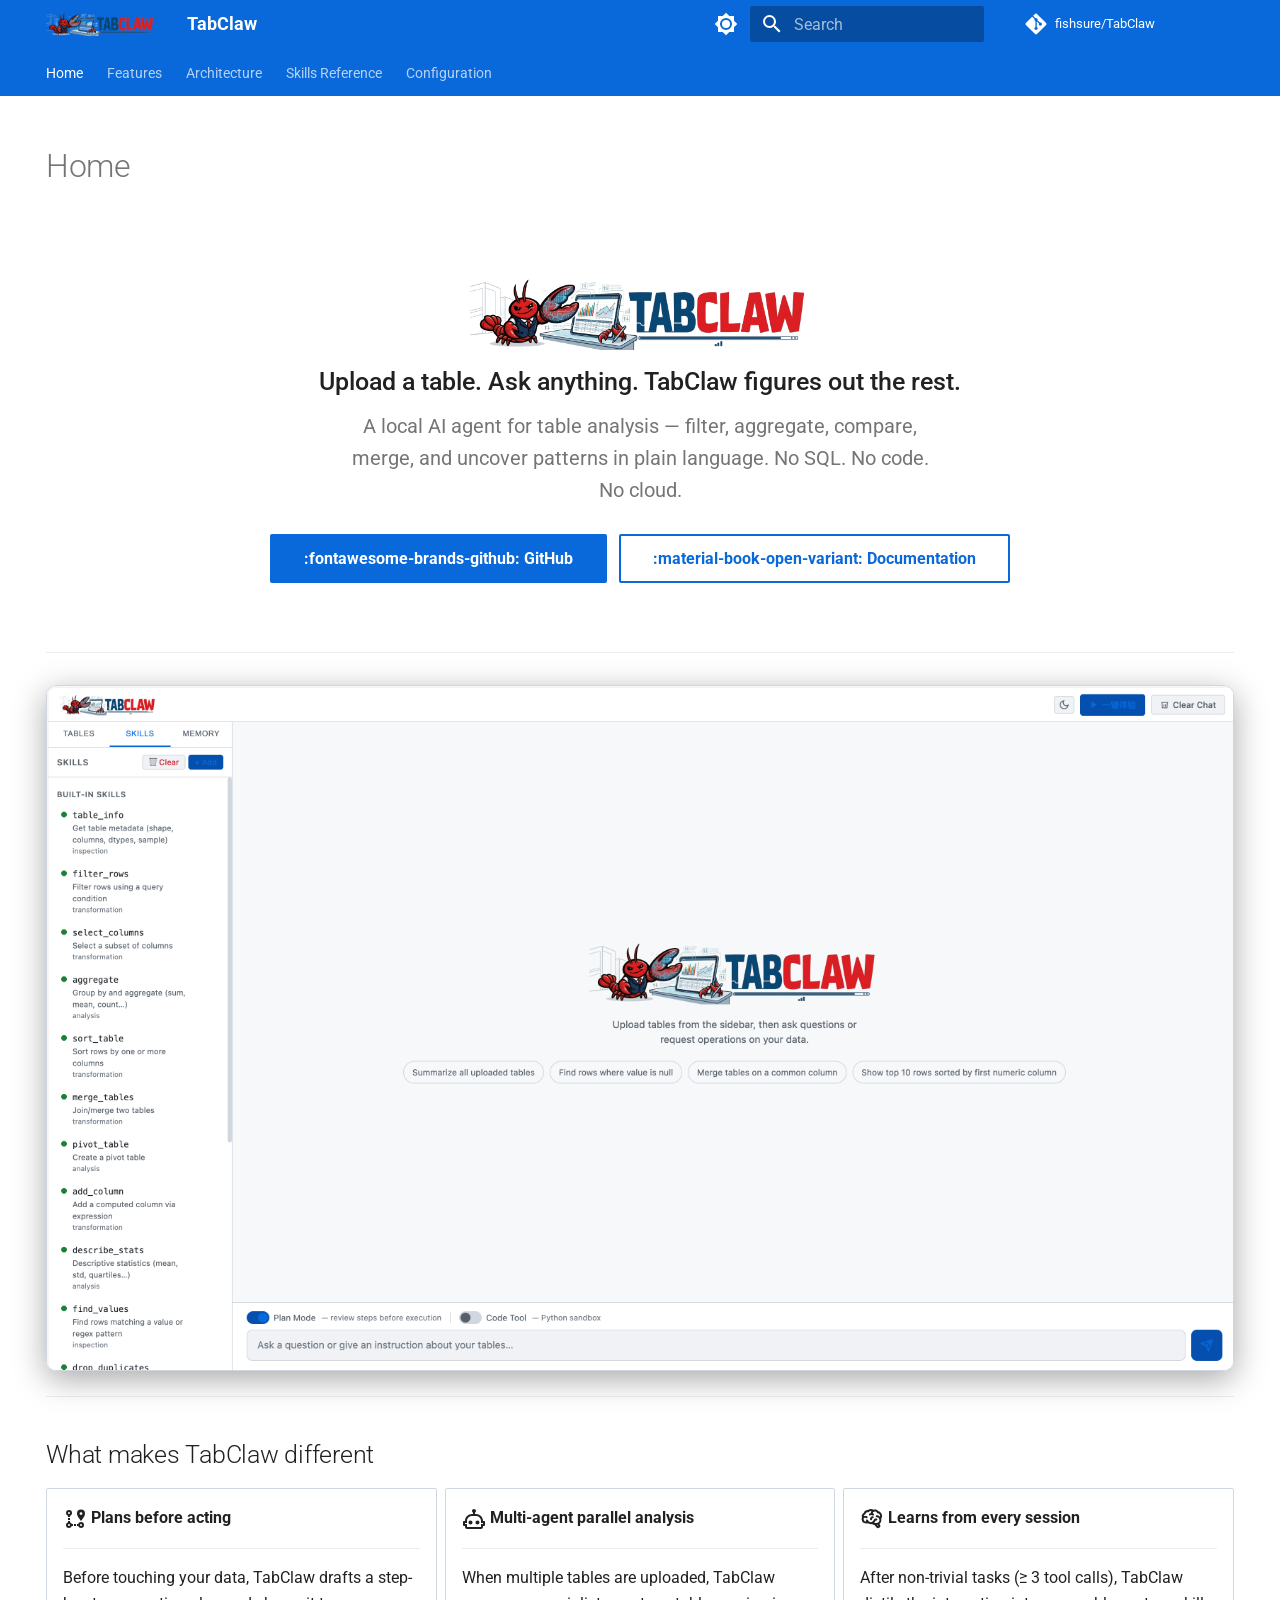
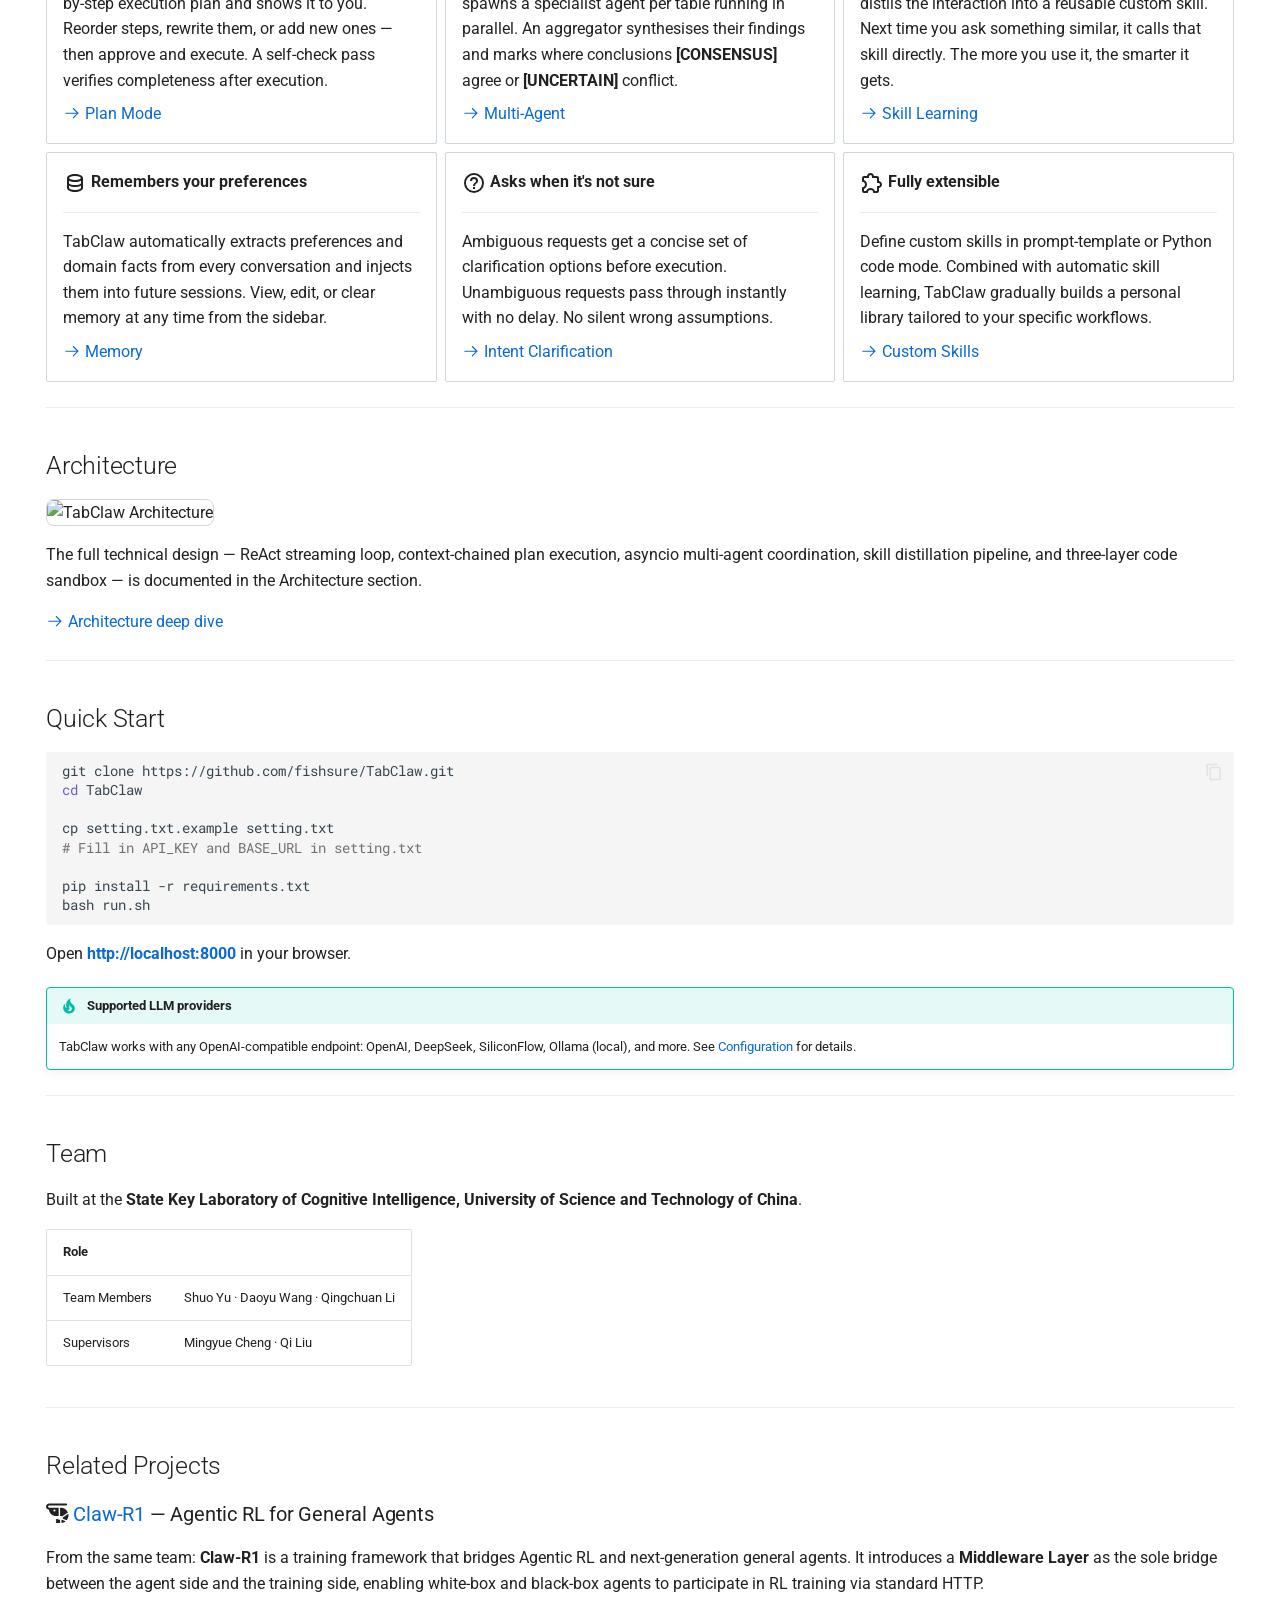
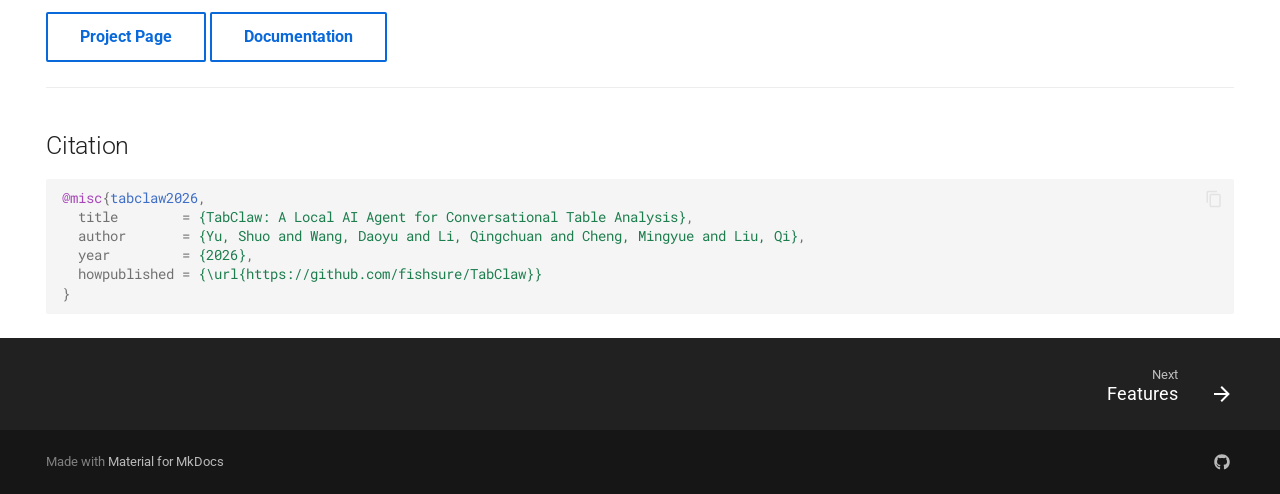
==== index.html @ ba9af8a4 "Deployed 02b4623 with MkDocs version: 1.6.1" ====
<!doctype html>
<html lang="en" class="no-js">
  <head>
    
      <meta charset="utf-8">
      <meta name="viewport" content="width=device-width,initial-scale=1">
      
        <meta name="description" content="A local AI agent for conversational table analysis — no SQL, no code, no cloud.">
      
      
        <meta name="author" content="Shuo Yu, Daoyu Wang, Qingchuan Li">
      
      
        <link rel="canonical" href="https://fishsure.github.io/TabClaw/">
      
      
      
        <link rel="next" href="features/">
      
      
        
      
      
      <link rel="icon" href="assets/logo_rmbg.png">
      <meta name="generator" content="mkdocs-1.6.1, mkdocs-material-9.7.4">
    
    
      
        <title>TabClaw</title>
      
    
    
      <link rel="stylesheet" href="assets/stylesheets/main.484c7ddc.min.css">
      
        
        <link rel="stylesheet" href="assets/stylesheets/palette.ab4e12ef.min.css">
      
      


    
    
      
    
    
      
        
        
        <link rel="preconnect" href="https://fonts.gstatic.com" crossorigin>
        <link rel="stylesheet" href="https://fonts.googleapis.com/css?family=Roboto:300,300i,400,400i,700,700i%7CRoboto+Mono:400,400i,700,700i&display=fallback">
        <style>:root{--md-text-font:"Roboto";--md-code-font:"Roboto Mono"}</style>
      
    
    
      <link rel="stylesheet" href="assets/custom.css">
    
    <script>__md_scope=new URL(".",location),__md_hash=e=>[...e].reduce(((e,_)=>(e<<5)-e+_.charCodeAt(0)),0),__md_get=(e,_=localStorage,t=__md_scope)=>JSON.parse(_.getItem(t.pathname+"."+e)),__md_set=(e,_,t=localStorage,a=__md_scope)=>{try{t.setItem(a.pathname+"."+e,JSON.stringify(_))}catch(e){}}</script>
    
      

    
    
  </head>
  
  
    
    
      
    
    
    
    
    <body dir="ltr" data-md-color-scheme="slate" data-md-color-primary="custom" data-md-color-accent="custom">
  
    
    <input class="md-toggle" data-md-toggle="drawer" type="checkbox" id="__drawer" autocomplete="off">
    <input class="md-toggle" data-md-toggle="search" type="checkbox" id="__search" autocomplete="off">
    <label class="md-overlay" for="__drawer"></label>
    <div data-md-component="skip">
      
        
        <a href="#what-makes-tabclaw-different" class="md-skip">
          Skip to content
        </a>
      
    </div>
    <div data-md-component="announce">
      
    </div>
    
    
      

<header class="md-header" data-md-component="header">
  <nav class="md-header__inner md-grid" aria-label="Header">
    <a href="." title="TabClaw" class="md-header__button md-logo" aria-label="TabClaw" data-md-component="logo">
      
  <img src="assets/logo_rmbg.png" alt="logo">

    </a>
    <label class="md-header__button md-icon" for="__drawer">
      
      <svg xmlns="http://www.w3.org/2000/svg" viewBox="0 0 24 24"><path d="M3 6h18v2H3zm0 5h18v2H3zm0 5h18v2H3z"/></svg>
    </label>
    <div class="md-header__title" data-md-component="header-title">
      <div class="md-header__ellipsis">
        <div class="md-header__topic">
          <span class="md-ellipsis">
            TabClaw
          </span>
        </div>
        <div class="md-header__topic" data-md-component="header-topic">
          <span class="md-ellipsis">
            
              Home
            
          </span>
        </div>
      </div>
    </div>
    
      
        <form class="md-header__option" data-md-component="palette">
  
    
    
    
    <input class="md-option" data-md-color-media="(prefers-color-scheme: dark)" data-md-color-scheme="slate" data-md-color-primary="custom" data-md-color-accent="custom"  aria-label="Switch to light mode"  type="radio" name="__palette" id="__palette_0">
    
      <label class="md-header__button md-icon" title="Switch to light mode" for="__palette_1" hidden>
        <svg xmlns="http://www.w3.org/2000/svg" viewBox="0 0 24 24"><path d="M12 18c-.89 0-1.74-.2-2.5-.55C11.56 16.5 13 14.42 13 12s-1.44-4.5-3.5-5.45C10.26 6.2 11.11 6 12 6a6 6 0 0 1 6 6 6 6 0 0 1-6 6m8-9.31V4h-4.69L12 .69 8.69 4H4v4.69L.69 12 4 15.31V20h4.69L12 23.31 15.31 20H20v-4.69L23.31 12z"/></svg>
      </label>
    
  
    
    
    
    <input class="md-option" data-md-color-media="(prefers-color-scheme: light)" data-md-color-scheme="default" data-md-color-primary="custom" data-md-color-accent="custom"  aria-label="Switch to dark mode"  type="radio" name="__palette" id="__palette_1">
    
      <label class="md-header__button md-icon" title="Switch to dark mode" for="__palette_0" hidden>
        <svg xmlns="http://www.w3.org/2000/svg" viewBox="0 0 24 24"><path d="M12 8a4 4 0 0 0-4 4 4 4 0 0 0 4 4 4 4 0 0 0 4-4 4 4 0 0 0-4-4m0 10a6 6 0 0 1-6-6 6 6 0 0 1 6-6 6 6 0 0 1 6 6 6 6 0 0 1-6 6m8-9.31V4h-4.69L12 .69 8.69 4H4v4.69L.69 12 4 15.31V20h4.69L12 23.31 15.31 20H20v-4.69L23.31 12z"/></svg>
      </label>
    
  
</form>
      
    
    
      <script>var palette=__md_get("__palette");if(palette&&palette.color){if("(prefers-color-scheme)"===palette.color.media){var media=matchMedia("(prefers-color-scheme: light)"),input=document.querySelector(media.matches?"[data-md-color-media='(prefers-color-scheme: light)']":"[data-md-color-media='(prefers-color-scheme: dark)']");palette.color.media=input.getAttribute("data-md-color-media"),palette.color.scheme=input.getAttribute("data-md-color-scheme"),palette.color.primary=input.getAttribute("data-md-color-primary"),palette.color.accent=input.getAttribute("data-md-color-accent")}for(var[key,value]of Object.entries(palette.color))document.body.setAttribute("data-md-color-"+key,value)}</script>
    
    
    
      
      
        <label class="md-header__button md-icon" for="__search">
          
          <svg xmlns="http://www.w3.org/2000/svg" viewBox="0 0 24 24"><path d="M9.5 3A6.5 6.5 0 0 1 16 9.5c0 1.61-.59 3.09-1.56 4.23l.27.27h.79l5 5-1.5 1.5-5-5v-.79l-.27-.27A6.52 6.52 0 0 1 9.5 16 6.5 6.5 0 0 1 3 9.5 6.5 6.5 0 0 1 9.5 3m0 2C7 5 5 7 5 9.5S7 14 9.5 14 14 12 14 9.5 12 5 9.5 5"/></svg>
        </label>
        <div class="md-search" data-md-component="search" role="dialog">
  <label class="md-search__overlay" for="__search"></label>
  <div class="md-search__inner" role="search">
    <form class="md-search__form" name="search">
      <input type="text" class="md-search__input" name="query" aria-label="Search" placeholder="Search" autocapitalize="off" autocorrect="off" autocomplete="off" spellcheck="false" data-md-component="search-query" required>
      <label class="md-search__icon md-icon" for="__search">
        
        <svg xmlns="http://www.w3.org/2000/svg" viewBox="0 0 24 24"><path d="M9.5 3A6.5 6.5 0 0 1 16 9.5c0 1.61-.59 3.09-1.56 4.23l.27.27h.79l5 5-1.5 1.5-5-5v-.79l-.27-.27A6.52 6.52 0 0 1 9.5 16 6.5 6.5 0 0 1 3 9.5 6.5 6.5 0 0 1 9.5 3m0 2C7 5 5 7 5 9.5S7 14 9.5 14 14 12 14 9.5 12 5 9.5 5"/></svg>
        
        <svg xmlns="http://www.w3.org/2000/svg" viewBox="0 0 24 24"><path d="M20 11v2H8l5.5 5.5-1.42 1.42L4.16 12l7.92-7.92L13.5 5.5 8 11z"/></svg>
      </label>
      <nav class="md-search__options" aria-label="Search">
        
        <button type="reset" class="md-search__icon md-icon" title="Clear" aria-label="Clear" tabindex="-1">
          
          <svg xmlns="http://www.w3.org/2000/svg" viewBox="0 0 24 24"><path d="M19 6.41 17.59 5 12 10.59 6.41 5 5 6.41 10.59 12 5 17.59 6.41 19 12 13.41 17.59 19 19 17.59 13.41 12z"/></svg>
        </button>
      </nav>
      
        <div class="md-search__suggest" data-md-component="search-suggest"></div>
      
    </form>
    <div class="md-search__output">
      <div class="md-search__scrollwrap" tabindex="0" data-md-scrollfix>
        <div class="md-search-result" data-md-component="search-result">
          <div class="md-search-result__meta">
            Initializing search
          </div>
          <ol class="md-search-result__list" role="presentation"></ol>
        </div>
      </div>
    </div>
  </div>
</div>
      
    
    
      <div class="md-header__source">
        <a href="https://github.com/fishsure/TabClaw" title="Go to repository" class="md-source" data-md-component="source">
  <div class="md-source__icon md-icon">
    
    <svg xmlns="http://www.w3.org/2000/svg" viewBox="0 0 448 512"><!--! Font Awesome Free 7.1.0 by @fontawesome - https://fontawesome.com License - https://fontawesome.com/license/free (Icons: CC BY 4.0, Fonts: SIL OFL 1.1, Code: MIT License) Copyright 2025 Fonticons, Inc.--><path d="M439.6 236.1 244 40.5c-5.4-5.5-12.8-8.5-20.4-8.5s-15 3-20.4 8.4L162.5 81l51.5 51.5c27.1-9.1 52.7 16.8 43.4 43.7l49.7 49.7c34.2-11.8 61.2 31 35.5 56.7-26.5 26.5-70.2-2.9-56-37.3L240.3 199v121.9c25.3 12.5 22.3 41.8 9.1 55-6.4 6.4-15.2 10.1-24.3 10.1s-17.8-3.6-24.3-10.1c-17.6-17.6-11.1-46.9 11.2-56v-123c-20.8-8.5-24.6-30.7-18.6-45L142.6 101 8.5 235.1C3 240.6 0 247.9 0 255.5s3 15 8.5 20.4l195.6 195.7c5.4 5.4 12.7 8.4 20.4 8.4s15-3 20.4-8.4l194.7-194.7c5.4-5.4 8.4-12.8 8.4-20.4s-3-15-8.4-20.4"/></svg>
  </div>
  <div class="md-source__repository">
    fishsure/TabClaw
  </div>
</a>
      </div>
    
  </nav>
  
</header>
    
    <div class="md-container" data-md-component="container">
      
      
        
          
            
<nav class="md-tabs" aria-label="Tabs" data-md-component="tabs">
  <div class="md-grid">
    <ul class="md-tabs__list">
      
        
  
  
  
    
  
  
    <li class="md-tabs__item md-tabs__item--active">
      <a href="." class="md-tabs__link">
        
  
  
    
  
  Home

      </a>
    </li>
  

      
        
  
  
  
  
    <li class="md-tabs__item">
      <a href="features/" class="md-tabs__link">
        
  
  
    
  
  Features

      </a>
    </li>
  

      
        
  
  
  
  
    <li class="md-tabs__item">
      <a href="architecture/" class="md-tabs__link">
        
  
  
    
  
  Architecture

      </a>
    </li>
  

      
        
  
  
  
  
    <li class="md-tabs__item">
      <a href="skills/" class="md-tabs__link">
        
  
  
    
  
  Skills Reference

      </a>
    </li>
  

      
        
  
  
  
  
    <li class="md-tabs__item">
      <a href="configuration/" class="md-tabs__link">
        
  
  
    
  
  Configuration

      </a>
    </li>
  

      
    </ul>
  </div>
</nav>
          
        
      
      <main class="md-main" data-md-component="main">
        <div class="md-main__inner md-grid">
          
            
              
                
              
              <div class="md-sidebar md-sidebar--primary" data-md-component="sidebar" data-md-type="navigation" hidden>
                <div class="md-sidebar__scrollwrap">
                  <div class="md-sidebar__inner">
                    


  


<nav class="md-nav md-nav--primary md-nav--lifted" aria-label="Navigation" data-md-level="0">
  <label class="md-nav__title" for="__drawer">
    <a href="." title="TabClaw" class="md-nav__button md-logo" aria-label="TabClaw" data-md-component="logo">
      
  <img src="assets/logo_rmbg.png" alt="logo">

    </a>
    TabClaw
  </label>
  
    <div class="md-nav__source">
      <a href="https://github.com/fishsure/TabClaw" title="Go to repository" class="md-source" data-md-component="source">
  <div class="md-source__icon md-icon">
    
    <svg xmlns="http://www.w3.org/2000/svg" viewBox="0 0 448 512"><!--! Font Awesome Free 7.1.0 by @fontawesome - https://fontawesome.com License - https://fontawesome.com/license/free (Icons: CC BY 4.0, Fonts: SIL OFL 1.1, Code: MIT License) Copyright 2025 Fonticons, Inc.--><path d="M439.6 236.1 244 40.5c-5.4-5.5-12.8-8.5-20.4-8.5s-15 3-20.4 8.4L162.5 81l51.5 51.5c27.1-9.1 52.7 16.8 43.4 43.7l49.7 49.7c34.2-11.8 61.2 31 35.5 56.7-26.5 26.5-70.2-2.9-56-37.3L240.3 199v121.9c25.3 12.5 22.3 41.8 9.1 55-6.4 6.4-15.2 10.1-24.3 10.1s-17.8-3.6-24.3-10.1c-17.6-17.6-11.1-46.9 11.2-56v-123c-20.8-8.5-24.6-30.7-18.6-45L142.6 101 8.5 235.1C3 240.6 0 247.9 0 255.5s3 15 8.5 20.4l195.6 195.7c5.4 5.4 12.7 8.4 20.4 8.4s15-3 20.4-8.4l194.7-194.7c5.4-5.4 8.4-12.8 8.4-20.4s-3-15-8.4-20.4"/></svg>
  </div>
  <div class="md-source__repository">
    fishsure/TabClaw
  </div>
</a>
    </div>
  
  <ul class="md-nav__list" data-md-scrollfix>
    
      
      
  
  
    
  
  
  
    <li class="md-nav__item md-nav__item--active">
      
      <input class="md-nav__toggle md-toggle" type="checkbox" id="__toc">
      
      
      
        <label class="md-nav__link md-nav__link--active" for="__toc">
          
  
  
  <span class="md-ellipsis">
    
  
    Home
  

    
  </span>
  
  

          <span class="md-nav__icon md-icon"></span>
        </label>
      
      <a href="." class="md-nav__link md-nav__link--active">
        
  
  
  <span class="md-ellipsis">
    
  
    Home
  

    
  </span>
  
  

      </a>
      
        

<nav class="md-nav md-nav--secondary" aria-label="Table of contents">
  
  
  
  
    <label class="md-nav__title" for="__toc">
      <span class="md-nav__icon md-icon"></span>
      Table of contents
    </label>
    <ul class="md-nav__list" data-md-component="toc" data-md-scrollfix>
      
        <li class="md-nav__item">
  <a href="#what-makes-tabclaw-different" class="md-nav__link">
    <span class="md-ellipsis">
      
        What makes TabClaw different
      
    </span>
  </a>
  
</li>
      
        <li class="md-nav__item">
  <a href="#architecture" class="md-nav__link">
    <span class="md-ellipsis">
      
        Architecture
      
    </span>
  </a>
  
</li>
      
        <li class="md-nav__item">
  <a href="#quick-start" class="md-nav__link">
    <span class="md-ellipsis">
      
        Quick Start
      
    </span>
  </a>
  
</li>
      
        <li class="md-nav__item">
  <a href="#team" class="md-nav__link">
    <span class="md-ellipsis">
      
        Team
      
    </span>
  </a>
  
</li>
      
        <li class="md-nav__item">
  <a href="#related-projects" class="md-nav__link">
    <span class="md-ellipsis">
      
        Related Projects
      
    </span>
  </a>
  
    <nav class="md-nav" aria-label="Related Projects">
      <ul class="md-nav__list">
        
          <li class="md-nav__item">
  <a href="#claw-r1-agentic-rl-for-general-agents" class="md-nav__link">
    <span class="md-ellipsis">
      
        Claw-R1 — Agentic RL for General Agents
      
    </span>
  </a>
  
</li>
        
      </ul>
    </nav>
  
</li>
      
        <li class="md-nav__item">
  <a href="#citation" class="md-nav__link">
    <span class="md-ellipsis">
      
        Citation
      
    </span>
  </a>
  
</li>
      
    </ul>
  
</nav>
      
    </li>
  

    
      
      
  
  
  
  
    <li class="md-nav__item">
      <a href="features/" class="md-nav__link">
        
  
  
  <span class="md-ellipsis">
    
  
    Features
  

    
  </span>
  
  

      </a>
    </li>
  

    
      
      
  
  
  
  
    <li class="md-nav__item">
      <a href="architecture/" class="md-nav__link">
        
  
  
  <span class="md-ellipsis">
    
  
    Architecture
  

    
  </span>
  
  

      </a>
    </li>
  

    
      
      
  
  
  
  
    <li class="md-nav__item">
      <a href="skills/" class="md-nav__link">
        
  
  
  <span class="md-ellipsis">
    
  
    Skills Reference
  

    
  </span>
  
  

      </a>
    </li>
  

    
      
      
  
  
  
  
    <li class="md-nav__item">
      <a href="configuration/" class="md-nav__link">
        
  
  
  <span class="md-ellipsis">
    
  
    Configuration
  

    
  </span>
  
  

      </a>
    </li>
  

    
  </ul>
</nav>
                  </div>
                </div>
              </div>
            
            
              
                
              
              <div class="md-sidebar md-sidebar--secondary" data-md-component="sidebar" data-md-type="toc" hidden>
                <div class="md-sidebar__scrollwrap">
                  <div class="md-sidebar__inner">
                    

<nav class="md-nav md-nav--secondary" aria-label="Table of contents">
  
  
  
  
    <label class="md-nav__title" for="__toc">
      <span class="md-nav__icon md-icon"></span>
      Table of contents
    </label>
    <ul class="md-nav__list" data-md-component="toc" data-md-scrollfix>
      
        <li class="md-nav__item">
  <a href="#what-makes-tabclaw-different" class="md-nav__link">
    <span class="md-ellipsis">
      
        What makes TabClaw different
      
    </span>
  </a>
  
</li>
      
        <li class="md-nav__item">
  <a href="#architecture" class="md-nav__link">
    <span class="md-ellipsis">
      
        Architecture
      
    </span>
  </a>
  
</li>
      
        <li class="md-nav__item">
  <a href="#quick-start" class="md-nav__link">
    <span class="md-ellipsis">
      
        Quick Start
      
    </span>
  </a>
  
</li>
      
        <li class="md-nav__item">
  <a href="#team" class="md-nav__link">
    <span class="md-ellipsis">
      
        Team
      
    </span>
  </a>
  
</li>
      
        <li class="md-nav__item">
  <a href="#related-projects" class="md-nav__link">
    <span class="md-ellipsis">
      
        Related Projects
      
    </span>
  </a>
  
    <nav class="md-nav" aria-label="Related Projects">
      <ul class="md-nav__list">
        
          <li class="md-nav__item">
  <a href="#claw-r1-agentic-rl-for-general-agents" class="md-nav__link">
    <span class="md-ellipsis">
      
        Claw-R1 — Agentic RL for General Agents
      
    </span>
  </a>
  
</li>
        
      </ul>
    </nav>
  
</li>
      
        <li class="md-nav__item">
  <a href="#citation" class="md-nav__link">
    <span class="md-ellipsis">
      
        Citation
      
    </span>
  </a>
  
</li>
      
    </ul>
  
</nav>
                  </div>
                </div>
              </div>
            
          
          
            <div class="md-content" data-md-component="content">
              
              <article class="md-content__inner md-typeset">
                
                  
  




  <h1>Home</h1>

<div class="tc-hero">
  <img src="assets/logo_rmbg.png" alt="TabClaw" />
  <p class="tc-tagline">Upload a table. Ask anything. TabClaw figures out the rest.</p>
  <p class="tc-sub">
    A local AI agent for table analysis — filter, aggregate, compare, merge, and uncover patterns in plain language.
    No SQL. No code. No cloud.
  </p>
  <div class="tc-buttons">
    <a href="https://github.com/fishsure/TabClaw" class="md-button md-button--primary">
      :fontawesome-brands-github: GitHub
    </a>
    <a href="features/" class="md-button">
      :material-book-open-variant: Documentation
    </a>
  </div>
</div>

<hr />
<p><img src="assets/TabClaw_demo.png" alt="TabClaw UI" class="tc-demo-img" /></p>
<hr />
<h2 id="what-makes-tabclaw-different">What makes TabClaw different<a class="headerlink" href="#what-makes-tabclaw-different" title="Permanent link">&para;</a></h2>
<div class="grid cards">
<ul>
<li>
<p><span class="twemoji lg middle"><svg xmlns="http://www.w3.org/2000/svg" viewBox="0 0 24 24"><path d="M18 15a3 3 0 0 1 3 3 3 3 0 0 1-3 3 2.99 2.99 0 0 1-2.83-2H14v-2h1.17c.41-1.17 1.52-2 2.83-2m0 2a1 1 0 0 0-1 1 1 1 0 0 0 1 1 1 1 0 0 0 1-1 1 1 0 0 0-1-1m0-9a1.43 1.43 0 0 0 1.43-1.43 1.43 1.43 0 1 0-2.86 0A1.43 1.43 0 0 0 18 8m0-5.43a4 4 0 0 1 4 4C22 9.56 18 14 18 14s-4-4.44-4-7.43a4 4 0 0 1 4-4M8.83 17H10v2H8.83A2.99 2.99 0 0 1 6 21a3 3 0 0 1-3-3c0-1.31.83-2.42 2-2.83V14h2v1.17c.85.3 1.53.98 1.83 1.83M6 17a1 1 0 0 0-1 1 1 1 0 0 0 1 1 1 1 0 0 0 1-1 1 1 0 0 0-1-1M6 3a3 3 0 0 1 3 3c0 1.31-.83 2.42-2 2.83V10H5V8.83A2.99 2.99 0 0 1 3 6a3 3 0 0 1 3-3m0 2a1 1 0 0 0-1 1 1 1 0 0 0 1 1 1 1 0 0 0 1-1 1 1 0 0 0-1-1m5 14v-2h2v2zm-4-6H5v-2h2z"/></svg></span> <strong>Plans before acting</strong></p>
<hr />
<p>Before touching your data, TabClaw drafts a step-by-step execution plan and shows it to you. Reorder steps, rewrite them, or add new ones — then approve and execute. A self-check pass verifies completeness after execution.</p>
<p><a href="features/#plan-mode"><span class="twemoji"><svg xmlns="http://www.w3.org/2000/svg" viewBox="0 0 24 24"><path d="M13.22 19.03a.75.75 0 0 1 0-1.06L18.19 13H3.75a.75.75 0 0 1 0-1.5h14.44l-4.97-4.97a.749.749 0 0 1 .326-1.275.75.75 0 0 1 .734.215l6.25 6.25a.75.75 0 0 1 0 1.06l-6.25 6.25a.75.75 0 0 1-1.06 0"/></svg></span> Plan Mode</a></p>
</li>
<li>
<p><span class="twemoji lg middle"><svg xmlns="http://www.w3.org/2000/svg" viewBox="0 0 24 24"><path d="M17.5 15.5c0 1.11-.89 2-2 2s-2-.89-2-2 .9-2 2-2 2 .9 2 2m-9-2c-1.1 0-2 .9-2 2s.9 2 2 2 2-.89 2-2-.89-2-2-2M23 15v3c0 .55-.45 1-1 1h-1v1c0 1.11-.89 2-2 2H5a2 2 0 0 1-2-2v-1H2c-.55 0-1-.45-1-1v-3c0-.55.45-1 1-1h1c0-3.87 3.13-7 7-7h1V5.73c-.6-.34-1-.99-1-1.73 0-1.1.9-2 2-2s2 .9 2 2c0 .74-.4 1.39-1 1.73V7h1c3.87 0 7 3.13 7 7h1c.55 0 1 .45 1 1m-2 1h-2v-2c0-2.76-2.24-5-5-5h-4c-2.76 0-5 2.24-5 5v2H3v1h2v3h14v-3h2z"/></svg></span> <strong>Multi-agent parallel analysis</strong></p>
<hr />
<p>When multiple tables are uploaded, TabClaw spawns a specialist agent per table running in parallel. An aggregator synthesises their findings and marks where conclusions <strong>[CONSENSUS]</strong> agree or <strong>[UNCERTAIN]</strong> conflict.</p>
<p><a href="features/#multi-agent-parallel-analysis"><span class="twemoji"><svg xmlns="http://www.w3.org/2000/svg" viewBox="0 0 24 24"><path d="M13.22 19.03a.75.75 0 0 1 0-1.06L18.19 13H3.75a.75.75 0 0 1 0-1.5h14.44l-4.97-4.97a.749.749 0 0 1 .326-1.275.75.75 0 0 1 .734.215l6.25 6.25a.75.75 0 0 1 0 1.06l-6.25 6.25a.75.75 0 0 1-1.06 0"/></svg></span> Multi-Agent</a></p>
</li>
<li>
<p><span class="twemoji lg middle"><svg xmlns="http://www.w3.org/2000/svg" viewBox="0 0 24 24"><path d="M21.33 12.91c.09 1.55-.62 3.04-1.89 3.95l.77 1.49c.23.45.26.98.06 1.45-.19.47-.58.84-1.06 1l-.79.25a1.687 1.687 0 0 1-1.86-.55L14.44 18c-.89-.15-1.73-.53-2.44-1.1-.5.15-1 .23-1.5.23-.88 0-1.76-.27-2.5-.79-.53.16-1.07.23-1.62.22-.79.01-1.57-.15-2.3-.45a4.1 4.1 0 0 1-2.43-3.61c-.08-.72.04-1.45.35-2.11-.29-.75-.32-1.57-.07-2.33C2.3 7.11 3 6.32 3.87 5.82c.58-1.69 2.21-2.82 4-2.7 1.6-1.5 4.05-1.66 5.83-.37.42-.11.86-.17 1.3-.17 1.36-.03 2.65.57 3.5 1.64 2.04.53 3.5 2.35 3.58 4.47.05 1.11-.25 2.2-.86 3.13.07.36.11.72.11 1.09m-5-1.41c.57.07 1.02.5 1.02 1.07a1 1 0 0 1-1 1h-.63c-.32.9-.88 1.69-1.62 2.29.25.09.51.14.77.21 5.13-.07 4.53-3.2 4.53-3.25a2.59 2.59 0 0 0-2.69-2.49 1 1 0 0 1-1-1 1 1 0 0 1 1-1c1.23.03 2.41.49 3.33 1.3.05-.29.08-.59.08-.89-.06-1.24-.62-2.32-2.87-2.53-1.25-2.96-4.4-1.32-4.4-.4-.03.23.21.72.25.75a1 1 0 0 1 1 1c0 .55-.45 1-1 1-.53-.02-1.03-.22-1.43-.56-.48.31-1.03.5-1.6.56-.57.05-1.04-.35-1.07-.9a.97.97 0 0 1 .88-1.1c.16-.02.94-.14.94-.77 0-.66.25-1.29.68-1.79-.92-.25-1.91.08-2.91 1.29C6.75 5 6 5.25 5.45 7.2 4.5 7.67 4 8 3.78 9c1.08-.22 2.19-.13 3.22.25.5.19.78.75.59 1.29-.19.52-.77.78-1.29.59-.73-.32-1.55-.34-2.3-.06-.32.27-.32.83-.32 1.27 0 .74.37 1.43 1 1.83.53.27 1.12.41 1.71.4q-.225-.39-.39-.81a1.038 1.038 0 0 1 1.96-.68c.4 1.14 1.42 1.92 2.62 2.05 1.37-.07 2.59-.88 3.19-2.13.23-1.38 1.34-1.5 2.56-1.5m2 7.47-.62-1.3-.71.16 1 1.25zm-4.65-8.61a1 1 0 0 0-.91-1.03c-.71-.04-1.4.2-1.93.67-.57.58-.87 1.38-.84 2.19a1 1 0 0 0 1 1c.57 0 1-.45 1-1 0-.27.07-.54.23-.76.12-.1.27-.15.43-.15.55.03 1.02-.38 1.02-.92"/></svg></span> <strong>Learns from every session</strong></p>
<hr />
<p>After non-trivial tasks (≥ 3 tool calls), TabClaw distils the interaction into a reusable custom skill. Next time you ask something similar, it calls that skill directly. The more you use it, the smarter it gets.</p>
<p><a href="features/#skill-learning"><span class="twemoji"><svg xmlns="http://www.w3.org/2000/svg" viewBox="0 0 24 24"><path d="M13.22 19.03a.75.75 0 0 1 0-1.06L18.19 13H3.75a.75.75 0 0 1 0-1.5h14.44l-4.97-4.97a.749.749 0 0 1 .326-1.275.75.75 0 0 1 .734.215l6.25 6.25a.75.75 0 0 1 0 1.06l-6.25 6.25a.75.75 0 0 1-1.06 0"/></svg></span> Skill Learning</a></p>
</li>
<li>
<p><span class="twemoji lg middle"><svg xmlns="http://www.w3.org/2000/svg" viewBox="0 0 24 24"><path d="M12 3C7.58 3 4 4.79 4 7v10c0 2.21 3.59 4 8 4s8-1.79 8-4V7c0-2.21-3.58-4-8-4m6 14c0 .5-2.13 2-6 2s-6-1.5-6-2v-2.23c1.61.78 3.72 1.23 6 1.23s4.39-.45 6-1.23zm0-4.55c-1.3.95-3.58 1.55-6 1.55s-4.7-.6-6-1.55V9.64c1.47.83 3.61 1.36 6 1.36s4.53-.53 6-1.36zM12 9C8.13 9 6 7.5 6 7s2.13-2 6-2 6 1.5 6 2-2.13 2-6 2"/></svg></span> <strong>Remembers your preferences</strong></p>
<hr />
<p>TabClaw automatically extracts preferences and domain facts from every conversation and injects them into future sessions. View, edit, or clear memory at any time from the sidebar.</p>
<p><a href="features/#persistent-memory"><span class="twemoji"><svg xmlns="http://www.w3.org/2000/svg" viewBox="0 0 24 24"><path d="M13.22 19.03a.75.75 0 0 1 0-1.06L18.19 13H3.75a.75.75 0 0 1 0-1.5h14.44l-4.97-4.97a.749.749 0 0 1 .326-1.275.75.75 0 0 1 .734.215l6.25 6.25a.75.75 0 0 1 0 1.06l-6.25 6.25a.75.75 0 0 1-1.06 0"/></svg></span> Memory</a></p>
</li>
<li>
<p><span class="twemoji lg middle"><svg xmlns="http://www.w3.org/2000/svg" viewBox="0 0 24 24"><path d="M11 18h2v-2h-2zm1-16A10 10 0 0 0 2 12a10 10 0 0 0 10 10 10 10 0 0 0 10-10A10 10 0 0 0 12 2m0 18c-4.41 0-8-3.59-8-8s3.59-8 8-8 8 3.59 8 8-3.59 8-8 8m0-14a4 4 0 0 0-4 4h2a2 2 0 0 1 2-2 2 2 0 0 1 2 2c0 2-3 1.75-3 5h2c0-2.25 3-2.5 3-5a4 4 0 0 0-4-4"/></svg></span> <strong>Asks when it's not sure</strong></p>
<hr />
<p>Ambiguous requests get a concise set of clarification options before execution. Unambiguous requests pass through instantly with no delay. No silent wrong assumptions.</p>
<p><a href="features/#intent-clarification"><span class="twemoji"><svg xmlns="http://www.w3.org/2000/svg" viewBox="0 0 24 24"><path d="M13.22 19.03a.75.75 0 0 1 0-1.06L18.19 13H3.75a.75.75 0 0 1 0-1.5h14.44l-4.97-4.97a.749.749 0 0 1 .326-1.275.75.75 0 0 1 .734.215l6.25 6.25a.75.75 0 0 1 0 1.06l-6.25 6.25a.75.75 0 0 1-1.06 0"/></svg></span> Intent Clarification</a></p>
</li>
<li>
<p><span class="twemoji lg middle"><svg xmlns="http://www.w3.org/2000/svg" viewBox="0 0 24 24"><path d="M22 13.5c0 1.76-1.3 3.22-3 3.46V20a2 2 0 0 1-2 2h-3.8v-.3a2.7 2.7 0 0 0-2.7-2.7c-1.5 0-2.7 1.21-2.7 2.7v.3H4a2 2 0 0 1-2-2v-3.8h.3C3.79 16.2 5 15 5 13.5s-1.21-2.7-2.7-2.7H2V7a2 2 0 0 1 2-2h3.04c.24-1.7 1.7-3 3.46-3s3.22 1.3 3.46 3H17a2 2 0 0 1 2 2v3.04c1.7.24 3 1.7 3 3.46M17 15h1.5a1.5 1.5 0 0 0 1.5-1.5 1.5 1.5 0 0 0-1.5-1.5H17V7h-5V5.5A1.5 1.5 0 0 0 10.5 4 1.5 1.5 0 0 0 9 5.5V7H4v2.12c1.76.68 3 2.38 3 4.38s-1.25 3.7-3 4.38V20h2.12a4.7 4.7 0 0 1 4.38-3c2 0 3.7 1.25 4.38 3H17z"/></svg></span> <strong>Fully extensible</strong></p>
<hr />
<p>Define custom skills in prompt-template or Python code mode. Combined with automatic skill learning, TabClaw gradually builds a personal library tailored to your specific workflows.</p>
<p><a href="skills/#custom-skills"><span class="twemoji"><svg xmlns="http://www.w3.org/2000/svg" viewBox="0 0 24 24"><path d="M13.22 19.03a.75.75 0 0 1 0-1.06L18.19 13H3.75a.75.75 0 0 1 0-1.5h14.44l-4.97-4.97a.749.749 0 0 1 .326-1.275.75.75 0 0 1 .734.215l6.25 6.25a.75.75 0 0 1 0 1.06l-6.25 6.25a.75.75 0 0 1-1.06 0"/></svg></span> Custom Skills</a></p>
</li>
</ul>
</div>
<hr />
<h2 id="architecture">Architecture<a class="headerlink" href="#architecture" title="Permanent link">&para;</a></h2>
<p><img src="assets/TabClaw_framework.png" alt="TabClaw Architecture" style="border-radius:8px;border:1px solid var(--tc-border);max-width:100%;" /></p>
<p>The full technical design — ReAct streaming loop, context-chained plan execution, asyncio multi-agent coordination, skill distillation pipeline, and three-layer code sandbox — is documented in the Architecture section.</p>
<p><a href="architecture/"><span class="twemoji"><svg xmlns="http://www.w3.org/2000/svg" viewBox="0 0 24 24"><path d="M13.22 19.03a.75.75 0 0 1 0-1.06L18.19 13H3.75a.75.75 0 0 1 0-1.5h14.44l-4.97-4.97a.749.749 0 0 1 .326-1.275.75.75 0 0 1 .734.215l6.25 6.25a.75.75 0 0 1 0 1.06l-6.25 6.25a.75.75 0 0 1-1.06 0"/></svg></span> Architecture deep dive</a></p>
<hr />
<h2 id="quick-start">Quick Start<a class="headerlink" href="#quick-start" title="Permanent link">&para;</a></h2>
<div class="language-bash highlight"><pre><span></span><code><span id="__span-0-1"><a id="__codelineno-0-1" name="__codelineno-0-1" href="#__codelineno-0-1"></a>git<span class="w"> </span>clone<span class="w"> </span>https://github.com/fishsure/TabClaw.git
</span><span id="__span-0-2"><a id="__codelineno-0-2" name="__codelineno-0-2" href="#__codelineno-0-2"></a><span class="nb">cd</span><span class="w"> </span>TabClaw
</span><span id="__span-0-3"><a id="__codelineno-0-3" name="__codelineno-0-3" href="#__codelineno-0-3"></a>
</span><span id="__span-0-4"><a id="__codelineno-0-4" name="__codelineno-0-4" href="#__codelineno-0-4"></a>cp<span class="w"> </span>setting.txt.example<span class="w"> </span>setting.txt
</span><span id="__span-0-5"><a id="__codelineno-0-5" name="__codelineno-0-5" href="#__codelineno-0-5"></a><span class="c1"># Fill in API_KEY and BASE_URL in setting.txt</span>
</span><span id="__span-0-6"><a id="__codelineno-0-6" name="__codelineno-0-6" href="#__codelineno-0-6"></a>
</span><span id="__span-0-7"><a id="__codelineno-0-7" name="__codelineno-0-7" href="#__codelineno-0-7"></a>pip<span class="w"> </span>install<span class="w"> </span>-r<span class="w"> </span>requirements.txt
</span><span id="__span-0-8"><a id="__codelineno-0-8" name="__codelineno-0-8" href="#__codelineno-0-8"></a>bash<span class="w"> </span>run.sh
</span></code></pre></div>
<p>Open <strong><a href="http://localhost:8000">http://localhost:8000</a></strong> in your browser.</p>
<div class="admonition tip">
<p class="admonition-title">Supported LLM providers</p>
<p>TabClaw works with any OpenAI-compatible endpoint: OpenAI, DeepSeek, SiliconFlow, Ollama (local), and more.
See <a href="configuration/">Configuration</a> for details.</p>
</div>
<hr />
<h2 id="team">Team<a class="headerlink" href="#team" title="Permanent link">&para;</a></h2>
<p>Built at the <strong>State Key Laboratory of Cognitive Intelligence, University of Science and Technology of China</strong>.</p>
<table>
<thead>
<tr>
<th>Role</th>
<th></th>
</tr>
</thead>
<tbody>
<tr>
<td>Team Members</td>
<td>Shuo Yu · Daoyu Wang · Qingchuan Li</td>
</tr>
<tr>
<td>Supervisors</td>
<td>Mingyue Cheng · Qi Liu</td>
</tr>
</tbody>
</table>
<hr />
<h2 id="related-projects">Related Projects<a class="headerlink" href="#related-projects" title="Permanent link">&para;</a></h2>
<h3 id="claw-r1-agentic-rl-for-general-agents"><span class="twemoji"><svg xmlns="http://www.w3.org/2000/svg" viewBox="0 0 512 512"><!--! Font Awesome Free 7.1.0 by @fontawesome - https://fontawesome.com License - https://fontawesome.com/license/free (Icons: CC BY 4.0, Fonts: SIL OFL 1.1, Code: MIT License) Copyright 2025 Fonticons, Inc.--><path d="M72 32C32.2 32 0 64.2 0 104c0 37.9 29.3 68.9 66.4 71.8C77.6 257.2 147.4 320 232 320h56V128H72c-13.3 0-24-10.7-24-24s10.7-24 24-24h384c13.3 0 24-10.7 24-24s-10.7-24-24-24zm152 424c0 13.3 10.7 24 24 24h72v-72.2l-64.1-22.4c-12.5-4.4-26.2 2.2-30.6 14.7s2.2 26.2 14.7 30.6l4.5 1.6C233 433.9 224 443.9 224 456m128 23.3c36.4-3.3 69.5-17.6 96.1-39.6l-86.5-34.6c-3 1.8-6.2 3.2-9.6 4.3zM472.6 415c24.6-30.3 39.4-68.9 39.4-111 0-12.3-1.3-24.3-3.7-35.9l-125.5 87c.8 3.4 1.2 7 1.2 10.6 0 4.6-.7 9-1.9 13.1zM336 128h-16v192h18.3c9.9 0 19.1 3.2 26.6 8.5l133.5-92.4C471.8 172.6 409.1 128 336 128m-168 64a24 24 0 1 1 48 0 24 24 0 1 1-48 0"/></svg></span> <a href="https://agentr1.github.io/Claw-R1/">Claw-R1</a> — Agentic RL for General Agents<a class="headerlink" href="#claw-r1-agentic-rl-for-general-agents" title="Permanent link">&para;</a></h3>
<p>From the same team: <strong>Claw-R1</strong> is a training framework that bridges Agentic RL and next-generation general agents. It introduces a <strong>Middleware Layer</strong> as the sole bridge between the agent side and the training side, enabling white-box and black-box agents to participate in RL training via standard HTTP.</p>
<p><a class="md-button" href="https://agentr1.github.io/">Project Page</a> <a class="md-button" href="https://agentr1.github.io/Claw-R1/">Documentation</a></p>
<hr />
<h2 id="citation">Citation<a class="headerlink" href="#citation" title="Permanent link">&para;</a></h2>
<div class="language-bibtex highlight"><pre><span></span><code><span id="__span-1-1"><a id="__codelineno-1-1" name="__codelineno-1-1" href="#__codelineno-1-1"></a><span class="nc">@misc</span><span class="p">{</span><span class="nl">tabclaw2026</span><span class="p">,</span>
</span><span id="__span-1-2"><a id="__codelineno-1-2" name="__codelineno-1-2" href="#__codelineno-1-2"></a><span class="w">  </span><span class="na">title</span><span class="w">        </span><span class="p">=</span><span class="w"> </span><span class="s">{TabClaw: A Local AI Agent for Conversational Table Analysis}</span><span class="p">,</span>
</span><span id="__span-1-3"><a id="__codelineno-1-3" name="__codelineno-1-3" href="#__codelineno-1-3"></a><span class="w">  </span><span class="na">author</span><span class="w">       </span><span class="p">=</span><span class="w"> </span><span class="s">{Yu, Shuo and Wang, Daoyu and Li, Qingchuan and Cheng, Mingyue and Liu, Qi}</span><span class="p">,</span>
</span><span id="__span-1-4"><a id="__codelineno-1-4" name="__codelineno-1-4" href="#__codelineno-1-4"></a><span class="w">  </span><span class="na">year</span><span class="w">         </span><span class="p">=</span><span class="w"> </span><span class="s">{2026}</span><span class="p">,</span>
</span><span id="__span-1-5"><a id="__codelineno-1-5" name="__codelineno-1-5" href="#__codelineno-1-5"></a><span class="w">  </span><span class="na">howpublished</span><span class="w"> </span><span class="p">=</span><span class="w"> </span><span class="s">{\url{https://github.com/fishsure/TabClaw}}</span>
</span><span id="__span-1-6"><a id="__codelineno-1-6" name="__codelineno-1-6" href="#__codelineno-1-6"></a><span class="p">}</span>
</span></code></pre></div>







  
  




  



                
              </article>
            </div>
          
          
<script>var target=document.getElementById(location.hash.slice(1));target&&target.name&&(target.checked=target.name.startsWith("__tabbed_"))</script>
        </div>
        
          <button type="button" class="md-top md-icon" data-md-component="top" hidden>
  
  <svg xmlns="http://www.w3.org/2000/svg" viewBox="0 0 24 24"><path d="M13 20h-2V8l-5.5 5.5-1.42-1.42L12 4.16l7.92 7.92-1.42 1.42L13 8z"/></svg>
  Back to top
</button>
        
      </main>
      
        <footer class="md-footer">
  
    
      
        
      
      <nav class="md-footer__inner md-grid" aria-label="Footer" >
        
        
          
          <a href="features/" class="md-footer__link md-footer__link--next" aria-label="Next: Features">
            <div class="md-footer__title">
              <span class="md-footer__direction">
                Next
              </span>
              <div class="md-ellipsis">
                Features
              </div>
            </div>
            <div class="md-footer__button md-icon">
              
              <svg xmlns="http://www.w3.org/2000/svg" viewBox="0 0 24 24"><path d="M4 11v2h12l-5.5 5.5 1.42 1.42L19.84 12l-7.92-7.92L10.5 5.5 16 11z"/></svg>
            </div>
          </a>
        
      </nav>
    
  
  <div class="md-footer-meta md-typeset">
    <div class="md-footer-meta__inner md-grid">
      <div class="md-copyright">
  
  
    Made with
    <a href="https://squidfunk.github.io/mkdocs-material/" target="_blank" rel="noopener">
      Material for MkDocs
    </a>
  
</div>
      
        
<div class="md-social">
  
    
    
    
    
    <a href="https://github.com/fishsure/TabClaw" target="_blank" rel="noopener" title="TabClaw on GitHub" class="md-social__link">
      <svg xmlns="http://www.w3.org/2000/svg" viewBox="0 0 512 512"><!--! Font Awesome Free 7.1.0 by @fontawesome - https://fontawesome.com License - https://fontawesome.com/license/free (Icons: CC BY 4.0, Fonts: SIL OFL 1.1, Code: MIT License) Copyright 2025 Fonticons, Inc.--><path d="M173.9 397.4c0 2-2.3 3.6-5.2 3.6-3.3.3-5.6-1.3-5.6-3.6 0-2 2.3-3.6 5.2-3.6 3-.3 5.6 1.3 5.6 3.6m-31.1-4.5c-.7 2 1.3 4.3 4.3 4.9 2.6 1 5.6 0 6.2-2s-1.3-4.3-4.3-5.2c-2.6-.7-5.5.3-6.2 2.3m44.2-1.7c-2.9.7-4.9 2.6-4.6 4.9.3 2 2.9 3.3 5.9 2.6 2.9-.7 4.9-2.6 4.6-4.6-.3-1.9-3-3.2-5.9-2.9M252.8 8C114.1 8 8 113.3 8 252c0 110.9 69.8 205.8 169.5 239.2 12.8 2.3 17.3-5.6 17.3-12.1 0-6.2-.3-40.4-.3-61.4 0 0-70 15-84.7-29.8 0 0-11.4-29.1-27.8-36.6 0 0-22.9-15.7 1.6-15.4 0 0 24.9 2 38.6 25.8 21.9 38.6 58.6 27.5 72.9 20.9 2.3-16 8.8-27.1 16-33.7-55.9-6.2-112.3-14.3-112.3-110.5 0-27.5 7.6-41.3 23.6-58.9-2.6-6.5-11.1-33.3 2.6-67.9 20.9-6.5 69 27 69 27 20-5.6 41.5-8.5 62.8-8.5s42.8 2.9 62.8 8.5c0 0 48.1-33.6 69-27 13.7 34.7 5.2 61.4 2.6 67.9 16 17.7 25.8 31.5 25.8 58.9 0 96.5-58.9 104.2-114.8 110.5 9.2 7.9 17 22.9 17 46.4 0 33.7-.3 75.4-.3 83.6 0 6.5 4.6 14.4 17.3 12.1C436.2 457.8 504 362.9 504 252 504 113.3 391.5 8 252.8 8M105.2 352.9c-1.3 1-1 3.3.7 5.2 1.6 1.6 3.9 2.3 5.2 1 1.3-1 1-3.3-.7-5.2-1.6-1.6-3.9-2.3-5.2-1m-10.8-8.1c-.7 1.3.3 2.9 2.3 3.9 1.6 1 3.6.7 4.3-.7.7-1.3-.3-2.9-2.3-3.9-2-.6-3.6-.3-4.3.7m32.4 35.6c-1.6 1.3-1 4.3 1.3 6.2 2.3 2.3 5.2 2.6 6.5 1 1.3-1.3.7-4.3-1.3-6.2-2.2-2.3-5.2-2.6-6.5-1m-11.4-14.7c-1.6 1-1.6 3.6 0 5.9s4.3 3.3 5.6 2.3c1.6-1.3 1.6-3.9 0-6.2-1.4-2.3-4-3.3-5.6-2"/></svg>
    </a>
  
</div>
      
    </div>
  </div>
</footer>
      
    </div>
    <div class="md-dialog" data-md-component="dialog">
      <div class="md-dialog__inner md-typeset"></div>
    </div>
    
    
    
      
      
      <script id="__config" type="application/json">{"annotate": null, "base": ".", "features": ["navigation.tabs", "navigation.sections", "navigation.top", "navigation.footer", "content.code.copy", "content.code.annotate", "search.highlight", "search.suggest", "announce.dismiss"], "search": "assets/javascripts/workers/search.2c215733.min.js", "tags": null, "translations": {"clipboard.copied": "Copied to clipboard", "clipboard.copy": "Copy to clipboard", "search.result.more.one": "1 more on this page", "search.result.more.other": "# more on this page", "search.result.none": "No matching documents", "search.result.one": "1 matching document", "search.result.other": "# matching documents", "search.result.placeholder": "Type to start searching", "search.result.term.missing": "Missing", "select.version": "Select version"}, "version": null}</script>
    
    
      <script src="assets/javascripts/bundle.79ae519e.min.js"></script>
      
    
  </body>
</html>
---- assets/stylesheets/main.484c7ddc.min.css ----
@charset "UTF-8";html{-webkit-text-size-adjust:none;-moz-text-size-adjust:none;text-size-adjust:none;box-sizing:border-box}*,:after,:before{box-sizing:inherit}@media (prefers-reduced-motion){*,:after,:before{transition:none!important}}body{margin:0}a,button,input,label{-webkit-tap-highlight-color:transparent}a{color:inherit;text-decoration:none}hr{border:0;box-sizing:initial;display:block;height:.05rem;overflow:visible;padding:0}small{font-size:80%}sub,sup{line-height:1em}img{border-style:none}table{border-collapse:initial;border-spacing:0}td,th{font-weight:400;vertical-align:top}button{background:#0000;border:0;font-family:inherit;font-size:inherit;margin:0;padding:0}input{border:0;outline:none}:root{--md-primary-fg-color:#4051b5;--md-primary-fg-color--light:#5d6cc0;--md-primary-fg-color--dark:#303fa1;--md-primary-bg-color:#fff;--md-primary-bg-color--light:#ffffffb3;--md-accent-fg-color:#526cfe;--md-accent-fg-color--transparent:#526cfe1a;--md-accent-bg-color:#fff;--md-accent-bg-color--light:#ffffffb3}[data-md-color-scheme=default]{color-scheme:light}[data-md-color-scheme=default] img[src$="#gh-dark-mode-only"],[data-md-color-scheme=default] img[src$="#only-dark"]{display:none}:root,[data-md-color-scheme=default]{--md-hue:225deg;--md-default-fg-color:#000000de;--md-default-fg-color--light:#0000008a;--md-default-fg-color--lighter:#00000052;--md-default-fg-color--lightest:#00000012;--md-default-bg-color:#fff;--md-default-bg-color--light:#ffffffb3;--md-default-bg-color--lighter:#ffffff4d;--md-default-bg-color--lightest:#ffffff1f;--md-code-fg-color:#36464e;--md-code-bg-color:#f5f5f5;--md-code-bg-color--light:#f5f5f5b3;--md-code-bg-color--lighter:#f5f5f54d;--md-code-hl-color:#4287ff;--md-code-hl-color--light:#4287ff1a;--md-code-hl-number-color:#d52a2a;--md-code-hl-special-color:#db1457;--md-code-hl-function-color:#a846b9;--md-code-hl-constant-color:#6e59d9;--md-code-hl-keyword-color:#3f6ec6;--md-code-hl-string-color:#1c7d4d;--md-code-hl-name-color:var(--md-code-fg-color);--md-code-hl-operator-color:var(--md-default-fg-color--light);--md-code-hl-punctuation-color:var(--md-default-fg-color--light);--md-code-hl-comment-color:var(--md-default-fg-color--light);--md-code-hl-generic-color:var(--md-default-fg-color--light);--md-code-hl-variable-color:var(--md-default-fg-color--light);--md-typeset-color:var(--md-default-fg-color);--md-typeset-a-color:var(--md-primary-fg-color);--md-typeset-del-color:#f5503d26;--md-typeset-ins-color:#0bd57026;--md-typeset-kbd-color:#fafafa;--md-typeset-kbd-accent-color:#fff;--md-typeset-kbd-border-color:#b8b8b8;--md-typeset-mark-color:#ffff0080;--md-typeset-table-color:#0000001f;--md-typeset-table-color--light:rgba(0,0,0,.035);--md-admonition-fg-color:var(--md-default-fg-color);--md-admonition-bg-color:var(--md-default-bg-color);--md-warning-fg-color:#000000de;--md-warning-bg-color:#ff9;--md-footer-fg-color:#fff;--md-footer-fg-color--light:#ffffffb3;--md-footer-fg-color--lighter:#ffffff73;--md-footer-bg-color:#000000de;--md-footer-bg-color--dark:#00000052;--md-shadow-z1:0 0.2rem 0.5rem #0000000d,0 0 0.05rem #0000001a;--md-shadow-z2:0 0.2rem 0.5rem #0000001a,0 0 0.05rem #00000040;--md-shadow-z3:0 0.2rem 0.5rem #0003,0 0 0.05rem #00000059}.md-icon svg{fill:currentcolor;display:block;height:1.2rem;width:1.2rem}body{-webkit-font-smoothing:antialiased;-moz-osx-font-smoothing:grayscale;--md-text-font-family:var(--md-text-font,_),-apple-system,BlinkMacSystemFont,Helvetica,Arial,sans-serif;--md-code-font-family:var(--md-code-font,_),SFMono-Regular,Consolas,Menlo,monospace}aside,body,input{font-feature-settings:"kern","liga";color:var(--md-typeset-color);font-family:var(--md-text-font-family)}code,kbd,pre{font-feature-settings:"kern";font-family:var(--md-code-font-family)}:root{--md-typeset-table-sort-icon:url('data:image/svg+xml;charset=utf-8,<svg xmlns="http://www.w3.org/2000/svg" viewBox="0 0 24 24"><path d="m18 21-4-4h3V7h-3l4-4 4 4h-3v10h3M2 19v-2h10v2M2 13v-2h7v2M2 7V5h4v2z"/></svg>');--md-typeset-table-sort-icon--asc:url('data:image/svg+xml;charset=utf-8,<svg xmlns="http://www.w3.org/2000/svg" viewBox="0 0 24 24"><path d="M19 17h3l-4 4-4-4h3V3h2M2 17h10v2H2M6 5v2H2V5m0 6h7v2H2z"/></svg>');--md-typeset-table-sort-icon--desc:url('data:image/svg+xml;charset=utf-8,<svg xmlns="http://www.w3.org/2000/svg" viewBox="0 0 24 24"><path d="M19 7h3l-4-4-4 4h3v14h2M2 17h10v2H2M6 5v2H2V5m0 6h7v2H2z"/></svg>')}.md-typeset{-webkit-print-color-adjust:exact;color-adjust:exact;font-size:.8rem;line-height:1.6;overflow-wrap:break-word}@media print{.md-typeset{font-size:.68rem}}.md-typeset blockquote,.md-typeset dl,.md-typeset figure,.md-typeset ol,.md-typeset pre,.md-typeset ul{margin-bottom:1em;margin-top:1em}.md-typeset h1{color:var(--md-default-fg-color--light);font-size:2em;line-height:1.3;margin:0 0 1.25em}.md-typeset h1,.md-typeset h2{font-weight:300;letter-spacing:-.01em}.md-typeset h2{font-size:1.5625em;line-height:1.4;margin:1.6em 0 .64em}.md-typeset h3{font-size:1.25em;font-weight:400;letter-spacing:-.01em;line-height:1.5;margin:1.6em 0 .8em}.md-typeset h2+h3{margin-top:.8em}.md-typeset h4{font-weight:700;letter-spacing:-.01em;margin:1em 0}.md-typeset h5,.md-typeset h6{color:var(--md-default-fg-color--light);font-size:.8em;font-weight:700;letter-spacing:-.01em;margin:1.25em 0}.md-typeset h5{text-transform:uppercase}.md-typeset h5 code{text-transform:none}.md-typeset hr{border-bottom:.05rem solid var(--md-default-fg-color--lightest);display:flow-root;margin:1.5em 0}.md-typeset a{color:var(--md-typeset-a-color);word-break:break-word}.md-typeset a,.md-typeset a:before{transition:color 125ms}.md-typeset a:focus,.md-typeset a:hover{color:var(--md-accent-fg-color)}.md-typeset a:focus code,.md-typeset a:hover code{background-color:var(--md-accent-fg-color--transparent);color:var(--md-accent-fg-color)}.md-typeset a code{color:var(--md-typeset-a-color)}.md-typeset a.focus-visible{outline-color:var(--md-accent-fg-color);outline-offset:.2rem}.md-typeset code,.md-typeset kbd,.md-typeset pre{color:var(--md-code-fg-color);direction:ltr;font-variant-ligatures:none;transition:background-color 125ms}@media print{.md-typeset code,.md-typeset kbd,.md-typeset pre{white-space:pre-wrap}}.md-typeset code{background-color:var(--md-code-bg-color);border-radius:.1rem;-webkit-box-decoration-break:clone;box-decoration-break:clone;font-size:.85em;padding:0 .2941176471em;transition:color 125ms,background-color 125ms;word-break:break-word}.md-typeset code:not(.focus-visible){-webkit-tap-highlight-color:transparent;outline:none}.md-typeset pre{display:flow-root;line-height:1.4;position:relative}.md-typeset pre>code{-webkit-box-decoration-break:slice;box-decoration-break:slice;box-shadow:none;display:block;margin:0;outline-color:var(--md-accent-fg-color);overflow:auto;padding:.7720588235em 1.1764705882em;scrollbar-color:var(--md-default-fg-color--lighter) #0000;scrollbar-width:thin;touch-action:auto;word-break:normal}.md-typeset pre>code:hover{scrollbar-color:var(--md-accent-fg-color) #0000}.md-typeset pre>code::-webkit-scrollbar{height:.2rem;width:.2rem}.md-typeset pre>code::-webkit-scrollbar-thumb{background-color:var(--md-default-fg-color--lighter)}.md-typeset pre>code::-webkit-scrollbar-thumb:hover{background-color:var(--md-accent-fg-color)}.md-typeset kbd{background-color:var(--md-typeset-kbd-color);border-radius:.1rem;box-shadow:0 .1rem 0 .05rem var(--md-typeset-kbd-border-color),0 .1rem 0 var(--md-typeset-kbd-border-color),0 -.1rem .2rem var(--md-typeset-kbd-accent-color) inset;color:var(--md-default-fg-color);display:inline-block;font-size:.75em;padding:0 .6666666667em;vertical-align:text-top;word-break:break-word}.md-typeset mark{background-color:var(--md-typeset-mark-color);-webkit-box-decoration-break:clone;box-decoration-break:clone;color:inherit;word-break:break-word}.md-typeset abbr{cursor:help;text-decoration:none}.md-typeset [data-preview],.md-typeset abbr{border-bottom:.05rem dotted var(--md-default-fg-color--light)}.md-typeset small{opacity:.75}[dir=ltr] .md-typeset sub,[dir=ltr] .md-typeset sup{margin-left:.078125em}[dir=rtl] .md-typeset sub,[dir=rtl] .md-typeset sup{margin-right:.078125em}[dir=ltr] .md-typeset blockquote{padding-left:.6rem}[dir=rtl] .md-typeset blockquote{padding-right:.6rem}[dir=ltr] .md-typeset blockquote{border-left:.2rem solid var(--md-default-fg-color--lighter)}[dir=rtl] .md-typeset blockquote{border-right:.2rem solid var(--md-default-fg-color--lighter)}.md-typeset blockquote{color:var(--md-default-fg-color--light);margin-left:0;margin-right:0}.md-typeset ul{list-style-type:disc}.md-typeset ul[type]{list-style-type:revert-layer}[dir=ltr] .md-typeset ol,[dir=ltr] .md-typeset ul{margin-left:.625em}[dir=rtl] .md-typeset ol,[dir=rtl] .md-typeset ul{margin-right:.625em}.md-typeset ol,.md-typeset ul{padding:0}.md-typeset ol:not([hidden]),.md-typeset ul:not([hidden]){display:flow-root}.md-typeset ol ol,.md-typeset ul ol{list-style-type:lower-alpha}.md-typeset ol ol ol,.md-typeset ul ol ol{list-style-type:lower-roman}.md-typeset ol ol ol ol,.md-typeset ul ol ol ol{list-style-type:upper-alpha}.md-typeset ol ol ol ol ol,.md-typeset ul ol ol ol ol{list-style-type:upper-roman}.md-typeset ol[type],.md-typeset ul[type]{list-style-type:revert-layer}[dir=ltr] .md-typeset ol li,[dir=ltr] .md-typeset ul li{margin-left:1.25em}[dir=rtl] .md-typeset ol li,[dir=rtl] .md-typeset ul li{margin-right:1.25em}.md-typeset ol li,.md-typeset ul li{margin-bottom:.5em}.md-typeset ol li blockquote,.md-typeset ol li p,.md-typeset ul li blockquote,.md-typeset ul li p{margin:.5em 0}.md-typeset ol li:last-child,.md-typeset ul li:last-child{margin-bottom:0}[dir=ltr] .md-typeset ol li ol,[dir=ltr] .md-typeset ol li ul,[dir=ltr] .md-typeset ul li ol,[dir=ltr] .md-typeset ul li ul{margin-left:.625em}[dir=rtl] .md-typeset ol li ol,[dir=rtl] .md-typeset ol li ul,[dir=rtl] .md-typeset ul li ol,[dir=rtl] .md-typeset ul li ul{margin-right:.625em}.md-typeset ol li ol,.md-typeset ol li ul,.md-typeset ul li ol,.md-typeset ul li ul{margin-bottom:.5em;margin-top:.5em}[dir=ltr] .md-typeset dd{margin-left:1.875em}[dir=rtl] .md-typeset dd{margin-right:1.875em}.md-typeset dd{margin-bottom:1.5em;margin-top:1em}.md-typeset img,.md-typeset svg,.md-typeset video{height:auto;max-width:100%}.md-typeset img[align=left]{margin:1em 1em 1em 0}.md-typeset img[align=right]{margin:1em 0 1em 1em}.md-typeset img[align]:only-child{margin-top:0}.md-typeset figure{display:flow-root;margin:1em auto;max-width:100%;text-align:center;width:fit-content}.md-typeset figure img{display:block;margin:0 auto}.md-typeset figcaption{font-style:italic;margin:1em auto;max-width:24rem}.md-typeset iframe{max-width:100%}.md-typeset table:not([class]){background-color:var(--md-default-bg-color);border:.05rem solid var(--md-typeset-table-color);border-radius:.1rem;display:inline-block;font-size:.64rem;max-width:100%;overflow:auto;touch-action:auto}@media print{.md-typeset table:not([class]){display:table}}.md-typeset table:not([class])+*{margin-top:1.5em}.md-typeset table:not([class]) td>:first-child,.md-typeset table:not([class]) th>:first-child{margin-top:0}.md-typeset table:not([class]) td>:last-child,.md-typeset table:not([class]) th>:last-child{margin-bottom:0}.md-typeset table:not([class]) td:not([align]),.md-typeset table:not([class]) th:not([align]){text-align:left}[dir=rtl] .md-typeset table:not([class]) td:not([align]),[dir=rtl] .md-typeset table:not([class]) th:not([align]){text-align:right}.md-typeset table:not([class]) th{font-weight:700;min-width:5rem;padding:.9375em 1.25em;vertical-align:top}.md-typeset table:not([class]) td{border-top:.05rem solid var(--md-typeset-table-color);padding:.9375em 1.25em;vertical-align:top}.md-typeset table:not([class]) tbody tr{transition:background-color 125ms}.md-typeset table:not([class]) tbody tr:hover{background-color:var(--md-typeset-table-color--light);box-shadow:0 .05rem 0 var(--md-default-bg-color) inset}.md-typeset table:not([class]) a{word-break:normal}.md-typeset table th[role=columnheader]{cursor:pointer}[dir=ltr] .md-typeset table th[role=columnheader]:after{margin-left:.5em}[dir=rtl] .md-typeset table th[role=columnheader]:after{margin-right:.5em}.md-typeset table th[role=columnheader]:after{content:"";display:inline-block;height:1.2em;-webkit-mask-image:var(--md-typeset-table-sort-icon);mask-image:var(--md-typeset-table-sort-icon);-webkit-mask-repeat:no-repeat;mask-repeat:no-repeat;-webkit-mask-size:contain;mask-size:contain;transition:background-color 125ms;vertical-align:text-bottom;width:1.2em}.md-typeset table th[role=columnheader]:hover:after{background-color:var(--md-default-fg-color--lighter)}.md-typeset table th[role=columnheader][aria-sort=ascending]:after{background-color:var(--md-default-fg-color--light);-webkit-mask-image:var(--md-typeset-table-sort-icon--asc);mask-image:var(--md-typeset-table-sort-icon--asc)}.md-typeset table th[role=columnheader][aria-sort=descending]:after{background-color:var(--md-default-fg-color--light);-webkit-mask-image:var(--md-typeset-table-sort-icon--desc);mask-image:var(--md-typeset-table-sort-icon--desc)}.md-typeset__scrollwrap{margin:1em -.8rem;overflow-x:auto;touch-action:auto}.md-typeset__table{display:inline-block;margin-bottom:.5em;padding:0 .8rem}@media print{.md-typeset__table{display:block}}html .md-typeset__table table{display:table;margin:0;overflow:hidden;width:100%}@media screen and (max-width:44.984375em){.md-content__inner>pre{margin:1em -.8rem}.md-content__inner>pre code{border-radius:0}}.md-typeset .md-author{border-radius:100%;display:block;flex-shrink:0;height:1.6rem;overflow:hidden;position:relative;transition:color 125ms,transform 125ms;width:1.6rem}.md-typeset .md-author img{display:block}.md-typeset .md-author--more{background:var(--md-default-fg-color--lightest);color:var(--md-default-fg-color--lighter);font-size:.6rem;font-weight:700;line-height:1.6rem;text-align:center}.md-typeset .md-author--long{height:2.4rem;width:2.4rem}.md-typeset a.md-author{transform:scale(1)}.md-typeset a.md-author img{border-radius:100%;filter:grayscale(100%) opacity(75%);transition:filter 125ms}.md-typeset a.md-author:focus,.md-typeset a.md-author:hover{transform:scale(1.1);z-index:1}.md-typeset a.md-author:focus img,.md-typeset a.md-author:hover img{filter:grayscale(0)}.md-banner{background-color:var(--md-footer-bg-color);color:var(--md-footer-fg-color);overflow:auto}@media print{.md-banner{display:none}}.md-banner--warning{background-color:var(--md-warning-bg-color);color:var(--md-warning-fg-color)}.md-banner__inner{font-size:.7rem;margin:.6rem auto;padding:0 .8rem}[dir=ltr] .md-banner__button{float:right}[dir=rtl] .md-banner__button{float:left}.md-banner__button{color:inherit;cursor:pointer;transition:opacity .25s}.no-js .md-banner__button{display:none}.md-banner__button:hover{opacity:.7}html{font-size:125%;height:100%;overflow-x:hidden}@media screen and (min-width:100em){html{font-size:137.5%}}@media screen and (min-width:125em){html{font-size:150%}}body{background-color:var(--md-default-bg-color);display:flex;flex-direction:column;font-size:.5rem;min-height:100%;position:relative;width:100%}@media print{body{display:block}}@media screen and (max-width:59.984375em){body[data-md-scrolllock]{position:fixed}}.md-grid{margin-left:auto;margin-right:auto;max-width:61rem}.md-container{display:flex;flex-direction:column;flex-grow:1}@media print{.md-container{display:block}}.md-main{flex-grow:1}.md-main__inner{display:flex;height:100%;margin-top:1.5rem}.md-ellipsis{overflow:hidden;text-overflow:ellipsis}.md-toggle{display:none}.md-option{height:0;opacity:0;position:absolute;width:0}.md-option:checked+label:not([hidden]){display:block}.md-option.focus-visible+label{outline-color:var(--md-accent-fg-color);outline-style:auto}.md-skip{background-color:var(--md-default-fg-color);border-radius:.1rem;color:var(--md-default-bg-color);font-size:.64rem;margin:.5rem;opacity:0;outline-color:var(--md-accent-fg-color);padding:.3rem .5rem;position:fixed;transform:translateY(.4rem);z-index:-1}.md-skip:focus{opacity:1;transform:translateY(0);transition:transform .25s cubic-bezier(.4,0,.2,1),opacity 175ms 75ms;z-index:10}@page{margin:25mm}:root{--md-clipboard-icon:url('data:image/svg+xml;charset=utf-8,<svg xmlns="http://www.w3.org/2000/svg" viewBox="0 0 24 24"><path d="M19 21H8V7h11m0-2H8a2 2 0 0 0-2 2v14a2 2 0 0 0 2 2h11a2 2 0 0 0 2-2V7a2 2 0 0 0-2-2m-3-4H4a2 2 0 0 0-2 2v14h2V3h12z"/></svg>')}.md-clipboard{border-radius:.1rem;color:var(--md-default-fg-color--lightest);cursor:pointer;height:1.5em;outline-color:var(--md-accent-fg-color);outline-offset:.1rem;transition:color .25s;width:1.5em;z-index:1}@media print{.md-clipboard{display:none}}.md-clipboard:not(.focus-visible){-webkit-tap-highlight-color:transparent;outline:none}:hover>.md-clipboard{color:var(--md-default-fg-color--light)}.md-clipboard:focus,.md-clipboard:hover{color:var(--md-accent-fg-color)}.md-clipboard:after{background-color:currentcolor;content:"";display:block;height:1.125em;margin:0 auto;-webkit-mask-image:var(--md-clipboard-icon);mask-image:var(--md-clipboard-icon);-webkit-mask-position:center;mask-position:center;-webkit-mask-repeat:no-repeat;mask-repeat:no-repeat;-webkit-mask-size:contain;mask-size:contain;width:1.125em}.md-clipboard--inline{cursor:pointer}.md-clipboard--inline code{transition:color .25s,background-color .25s}.md-clipboard--inline:focus code,.md-clipboard--inline:hover code{background-color:var(--md-accent-fg-color--transparent);color:var(--md-accent-fg-color)}:root{--md-code-select-icon:url('data:image/svg+xml;charset=utf-8,<svg xmlns="http://www.w3.org/2000/svg" viewBox="0 0 24 24"><path d="M19 19h-4v2h4c1.1 0 2-.9 2-2v-4h-2m0-12h-4v2h4v4h2V5c0-1.1-.9-2-2-2M5 5h4V3H5c-1.1 0-2 .9-2 2v4h2m0 6H3v4c0 1.1.9 2 2 2h4v-2H5zm2-4h2v2H7zm4 0h2v2h-2zm4 0h2v2h-2zM7 7h2v2H7zm4 0h2v2h-2zm4 0h2v2h-2zm-8 8h2v2H7zm4 0h2v2h-2zm4 0h2v2h-2z"/></svg>');--md-code-copy-icon:url('data:image/svg+xml;charset=utf-8,<svg xmlns="http://www.w3.org/2000/svg" viewBox="0 0 24 24"><path d="M19 21H8V7h11m0-2H8a2 2 0 0 0-2 2v14a2 2 0 0 0 2 2h11a2 2 0 0 0 2-2V7a2 2 0 0 0-2-2m-3-4H4a2 2 0 0 0-2 2v14h2V3h12z"/></svg>')}.md-typeset .md-code__content{display:grid}.md-code__nav{background-color:var(--md-code-bg-color--lighter);border-radius:.1rem;display:flex;gap:.2rem;padding:.2rem;position:absolute;right:.25em;top:.25em;transition:background-color .25s;z-index:1}:hover>.md-code__nav{background-color:var(--md-code-bg-color--light)}.md-code__button{color:var(--md-default-fg-color--lightest);cursor:pointer;display:block;height:1.5em;outline-color:var(--md-accent-fg-color);outline-offset:.1rem;transition:color .25s;width:1.5em}:hover>*>.md-code__button{color:var(--md-default-fg-color--light)}.md-code__button.focus-visible,.md-code__button:hover{color:var(--md-accent-fg-color)}.md-code__button--active{color:var(--md-default-fg-color)!important}.md-code__button:after{background-color:currentcolor;content:"";display:block;height:1.125em;margin:0 auto;-webkit-mask-position:center;mask-position:center;-webkit-mask-repeat:no-repeat;mask-repeat:no-repeat;-webkit-mask-size:contain;mask-size:contain;width:1.125em}.md-code__button[data-md-type=select]:after{-webkit-mask-image:var(--md-code-select-icon);mask-image:var(--md-code-select-icon)}.md-code__button[data-md-type=copy]:after{-webkit-mask-image:var(--md-code-copy-icon);mask-image:var(--md-code-copy-icon)}@keyframes consent{0%{opacity:0;transform:translateY(100%)}to{opacity:1;transform:translateY(0)}}@keyframes overlay{0%{opacity:0}to{opacity:1}}.md-consent__overlay{animation:overlay .25s both;-webkit-backdrop-filter:blur(.1rem);backdrop-filter:blur(.1rem);background-color:#0000008a;height:100%;opacity:1;position:fixed;top:0;width:100%;z-index:5}.md-consent__inner{animation:consent .5s cubic-bezier(.1,.7,.1,1) both;background-color:var(--md-default-bg-color);border:0;border-radius:.1rem;bottom:0;box-shadow:0 0 .2rem #0000001a,0 .2rem .4rem #0003;max-height:100%;overflow:auto;padding:0;position:fixed;width:100%;z-index:5}.md-consent__form{padding:.8rem}.md-consent__settings{display:none;margin:1em 0}input:checked+.md-consent__settings{display:block}.md-consent__controls{margin-bottom:.8rem}.md-typeset .md-consent__controls .md-button{display:inline}@media screen and (max-width:44.984375em){.md-typeset .md-consent__controls .md-button{display:block;margin-top:.4rem;text-align:center;width:100%}}.md-consent label{cursor:pointer}.md-content{flex-grow:1;min-width:0}.md-content__inner{margin:0 .8rem 1.2rem;padding-top:.6rem}@media screen and (min-width:76.25em){[dir=ltr] .md-sidebar--primary:not([hidden])~.md-content>.md-content__inner{margin-left:1.2rem}[dir=ltr] .md-sidebar--secondary:not([hidden])~.md-content>.md-content__inner,[dir=rtl] .md-sidebar--primary:not([hidden])~.md-content>.md-content__inner{margin-right:1.2rem}[dir=rtl] .md-sidebar--secondary:not([hidden])~.md-content>.md-content__inner{margin-left:1.2rem}}.md-content__inner:before{content:"";display:block;height:.4rem}.md-content__inner>:last-child{margin-bottom:0}[dir=ltr] .md-content__button{float:right}[dir=rtl] .md-content__button{float:left}[dir=ltr] .md-content__button{margin-left:.4rem}[dir=rtl] .md-content__button{margin-right:.4rem}.md-content__button{margin:.4rem 0;padding:0}@media print{.md-content__button{display:none}}.md-typeset .md-content__button{color:var(--md-default-fg-color--lighter)}.md-content__button svg{display:inline;vertical-align:top}[dir=rtl] .md-content__button svg{transform:scaleX(-1)}[dir=ltr] .md-dialog{right:.8rem}[dir=rtl] .md-dialog{left:.8rem}.md-dialog{background-color:var(--md-default-fg-color);border-radius:.1rem;bottom:.8rem;box-shadow:var(--md-shadow-z3);min-width:11.1rem;opacity:0;padding:.4rem .6rem;pointer-events:none;position:fixed;transform:translateY(100%);transition:transform 0ms .4s,opacity .4s;z-index:4}@media print{.md-dialog{display:none}}.md-dialog--active{opacity:1;pointer-events:auto;transform:translateY(0);transition:transform .4s cubic-bezier(.075,.85,.175,1),opacity .4s}.md-dialog__inner{color:var(--md-default-bg-color);font-size:.7rem}.md-feedback{margin:2em 0 1em;text-align:center}.md-feedback fieldset{border:none;margin:0;padding:0}.md-feedback__title{font-weight:700;margin:1em auto}.md-feedback__inner{position:relative}.md-feedback__list{display:flex;flex-wrap:wrap;place-content:baseline center;position:relative}.md-feedback__list:hover .md-icon:not(:disabled){color:var(--md-default-fg-color--lighter)}:disabled .md-feedback__list{min-height:1.8rem}.md-feedback__icon{color:var(--md-default-fg-color--light);cursor:pointer;flex-shrink:0;margin:0 .1rem;transition:color 125ms}.md-feedback__icon:not(:disabled).md-icon:hover{color:var(--md-accent-fg-color)}.md-feedback__icon:disabled{color:var(--md-default-fg-color--lightest);pointer-events:none}.md-feedback__note{opacity:0;position:relative;transform:translateY(.4rem);transition:transform .4s cubic-bezier(.1,.7,.1,1),opacity .15s}.md-feedback__note>*{margin:0 auto;max-width:16rem}:disabled .md-feedback__note{opacity:1;transform:translateY(0)}@media print{.md-feedback{display:none}}.md-footer{background-color:var(--md-footer-bg-color);color:var(--md-footer-fg-color)}@media print{.md-footer{display:none}}.md-footer__inner{justify-content:space-between;overflow:auto;padding:.2rem}.md-footer__inner:not([hidden]){display:flex}.md-footer__link{align-items:end;display:flex;flex-grow:0.01;margin-bottom:.4rem;margin-top:1rem;max-width:100%;outline-color:var(--md-accent-fg-color);overflow:hidden;transition:opacity .25s}.md-footer__link:focus,.md-footer__link:hover{opacity:.7}[dir=rtl] .md-footer__link svg{transform:scaleX(-1)}@media screen and (max-width:44.984375em){.md-footer__link--prev{flex-shrink:0}.md-footer__link--prev .md-footer__title{display:none}}[dir=ltr] .md-footer__link--next{margin-left:auto}[dir=rtl] .md-footer__link--next{margin-right:auto}.md-footer__link--next{text-align:right}[dir=rtl] .md-footer__link--next{text-align:left}.md-footer__title{flex-grow:1;font-size:.9rem;margin-bottom:.7rem;max-width:calc(100% - 2.4rem);padding:0 1rem;white-space:nowrap}.md-footer__button{margin:.2rem;padding:.4rem}.md-footer__direction{font-size:.64rem;opacity:.7}.md-footer-meta{background-color:var(--md-footer-bg-color--dark)}.md-footer-meta__inner{display:flex;flex-wrap:wrap;justify-content:space-between;padding:.2rem}html .md-footer-meta.md-typeset a{color:var(--md-footer-fg-color--light)}html .md-footer-meta.md-typeset a:focus,html .md-footer-meta.md-typeset a:hover{color:var(--md-footer-fg-color)}.md-copyright{color:var(--md-footer-fg-color--lighter);font-size:.64rem;margin:auto .6rem;padding:.4rem 0;width:100%}@media screen and (min-width:45em){.md-copyright{width:auto}}.md-copyright__highlight{color:var(--md-footer-fg-color--light)}.md-social{display:inline-flex;gap:.2rem;margin:0 .4rem;padding:.2rem 0 .6rem}@media screen and (min-width:45em){.md-social{padding:.6rem 0}}.md-social__link{display:inline-block;height:1.6rem;text-align:center;width:1.6rem}.md-social__link:before{line-height:1.9}.md-social__link svg{fill:currentcolor;max-height:.8rem;vertical-align:-25%}.md-typeset .md-button{border:.1rem solid;border-radius:.1rem;color:var(--md-primary-fg-color);cursor:pointer;display:inline-block;font-weight:700;padding:.625em 2em;transition:color 125ms,background-color 125ms,border-color 125ms}.md-typeset .md-button--primary{background-color:var(--md-primary-fg-color);border-color:var(--md-primary-fg-color);color:var(--md-primary-bg-color)}.md-typeset .md-button:focus,.md-typeset .md-button:hover{background-color:var(--md-accent-fg-color);border-color:var(--md-accent-fg-color);color:var(--md-accent-bg-color)}[dir=ltr] .md-typeset .md-input{border-top-left-radius:.1rem}[dir=ltr] .md-typeset .md-input,[dir=rtl] .md-typeset .md-input{border-top-right-radius:.1rem}[dir=rtl] .md-typeset .md-input{border-top-left-radius:.1rem}.md-typeset .md-input{border-bottom:.1rem solid var(--md-default-fg-color--lighter);box-shadow:var(--md-shadow-z1);font-size:.8rem;height:1.8rem;padding:0 .6rem;transition:border .25s,box-shadow .25s}.md-typeset .md-input:focus,.md-typeset .md-input:hover{border-bottom-color:var(--md-accent-fg-color);box-shadow:var(--md-shadow-z2)}.md-typeset .md-input--stretch{width:100%}.md-header{background-color:var(--md-primary-fg-color);box-shadow:0 0 .2rem #0000,0 .2rem .4rem #0000;color:var(--md-primary-bg-color);display:block;left:0;position:sticky;right:0;top:0;z-index:4}@media print{.md-header{display:none}}.md-header[hidden]{transform:translateY(-100%);transition:transform .25s cubic-bezier(.8,0,.6,1),box-shadow .25s}.md-header--shadow{box-shadow:0 0 .2rem #0000001a,0 .2rem .4rem #0003;transition:transform .25s cubic-bezier(.1,.7,.1,1),box-shadow .25s}.md-header__inner{align-items:center;display:flex;padding:0 .2rem}.md-header__button{color:currentcolor;cursor:pointer;margin:.2rem;outline-color:var(--md-accent-fg-color);padding:.4rem;position:relative;transition:opacity .25s;vertical-align:middle;z-index:1}.md-header__button:hover{opacity:.7}.md-header__button:not([hidden]){display:inline-block}.md-header__button:not(.focus-visible){-webkit-tap-highlight-color:transparent;outline:none}.md-header__button.md-logo{margin:.2rem;padding:.4rem}@media screen and (max-width:76.234375em){.md-header__button.md-logo{display:none}}.md-header__button.md-logo img,.md-header__button.md-logo svg{fill:currentcolor;display:block;height:1.2rem;width:auto}@media screen and (min-width:60em){.md-header__button[for=__search]{display:none}}.no-js .md-header__button[for=__search]{display:none}[dir=rtl] .md-header__button[for=__search] svg{transform:scaleX(-1)}@media screen and (min-width:76.25em){.md-header__button[for=__drawer]{display:none}}.md-header__topic{display:flex;max-width:100%;position:absolute;transition:transform .4s cubic-bezier(.1,.7,.1,1),opacity .15s;white-space:nowrap}.md-header__topic+.md-header__topic{opacity:0;pointer-events:none;transform:translateX(1.25rem);transition:transform .4s cubic-bezier(1,.7,.1,.1),opacity .15s;z-index:-1}[dir=rtl] .md-header__topic+.md-header__topic{transform:translateX(-1.25rem)}.md-header__topic:first-child{font-weight:700}[dir=ltr] .md-header__title{margin-left:1rem;margin-right:.4rem}[dir=rtl] .md-header__title{margin-left:.4rem;margin-right:1rem}.md-header__title{flex-grow:1;font-size:.9rem;height:2.4rem;line-height:2.4rem}.md-header__title--active .md-header__topic{opacity:0;pointer-events:none;transform:translateX(-1.25rem);transition:transform .4s cubic-bezier(1,.7,.1,.1),opacity .15s;z-index:-1}[dir=rtl] .md-header__title--active .md-header__topic{transform:translateX(1.25rem)}.md-header__title--active .md-header__topic+.md-header__topic{opacity:1;pointer-events:auto;transform:translateX(0);transition:transform .4s cubic-bezier(.1,.7,.1,1),opacity .15s;z-index:0}.md-header__title>.md-header__ellipsis{height:100%;position:relative;width:100%}.md-header__option{display:flex;flex-shrink:0;max-width:100%;transition:max-width 0ms .25s,opacity .25s .25s;white-space:nowrap}[data-md-toggle=search]:checked~.md-header .md-header__option{max-width:0;opacity:0;transition:max-width 0ms,opacity 0ms}.md-header__option>input{bottom:0}.md-header__source{display:none}@media screen and (min-width:60em){[dir=ltr] .md-header__source{margin-left:1rem}[dir=rtl] .md-header__source{margin-right:1rem}.md-header__source{display:block;max-width:11.7rem;width:11.7rem}}@media screen and (min-width:76.25em){[dir=ltr] .md-header__source{margin-left:1.4rem}[dir=rtl] .md-header__source{margin-right:1.4rem}}.md-meta{color:var(--md-default-fg-color--light);font-size:.7rem;line-height:1.3}.md-meta__list{display:inline-flex;flex-wrap:wrap;list-style:none;margin:0;padding:0}.md-meta__item:not(:last-child):after{content:"·";margin-left:.2rem;margin-right:.2rem}.md-meta__link{color:var(--md-typeset-a-color)}.md-meta__link:focus,.md-meta__link:hover{color:var(--md-accent-fg-color)}.md-draft{background-color:#ff1744;border-radius:.125em;color:#fff;display:inline-block;font-weight:700;padding-left:.5714285714em;padding-right:.5714285714em}:root{--md-nav-icon--prev:url('data:image/svg+xml;charset=utf-8,<svg xmlns="http://www.w3.org/2000/svg" viewBox="0 0 24 24"><path d="M20 11v2H8l5.5 5.5-1.42 1.42L4.16 12l7.92-7.92L13.5 5.5 8 11z"/></svg>');--md-nav-icon--next:url('data:image/svg+xml;charset=utf-8,<svg xmlns="http://www.w3.org/2000/svg" viewBox="0 0 24 24"><path d="M8.59 16.58 13.17 12 8.59 7.41 10 6l6 6-6 6z"/></svg>');--md-toc-icon:url('data:image/svg+xml;charset=utf-8,<svg xmlns="http://www.w3.org/2000/svg" viewBox="0 0 24 24"><path d="M3 9h14V7H3zm0 4h14v-2H3zm0 4h14v-2H3zm16 0h2v-2h-2zm0-10v2h2V7zm0 6h2v-2h-2z"/></svg>')}.md-nav{font-size:.7rem;line-height:1.3}.md-nav__title{color:var(--md-default-fg-color--light);display:block;font-weight:700;overflow:hidden;padding:0 .6rem;text-overflow:ellipsis}.md-nav__title .md-nav__button{display:none}.md-nav__title .md-nav__button img{height:100%;width:auto}.md-nav__title .md-nav__button.md-logo img,.md-nav__title .md-nav__button.md-logo svg{fill:currentcolor;display:block;height:2.4rem;max-width:100%;object-fit:contain;width:auto}.md-nav__list{list-style:none;margin:0;padding:0}.md-nav__link{align-items:flex-start;display:flex;gap:.4rem;margin-top:.625em;scroll-snap-align:start;transition:color 125ms}.md-nav__link--passed,.md-nav__link--passed code{color:var(--md-default-fg-color--light)}.md-nav__item .md-nav__link--active,.md-nav__item .md-nav__link--active code{color:var(--md-typeset-a-color)}.md-nav__link .md-ellipsis{position:relative}.md-nav__link .md-ellipsis code{word-break:normal}[dir=ltr] .md-nav__link .md-icon:last-child{margin-left:auto}[dir=rtl] .md-nav__link .md-icon:last-child{margin-right:auto}.md-nav__link .md-typeset{font-size:.7rem;line-height:1.3}.md-nav__link svg{fill:currentcolor;flex-shrink:0;height:1.3em;position:relative}.md-nav__link[for]:focus,.md-nav__link[for]:hover,.md-nav__link[href]:focus,.md-nav__link[href]:hover{color:var(--md-accent-fg-color);cursor:pointer}.md-nav__link[for]:focus code,.md-nav__link[for]:hover code,.md-nav__link[href]:focus code,.md-nav__link[href]:hover code{background-color:var(--md-accent-fg-color--transparent);color:var(--md-accent-fg-color)}.md-nav__link.focus-visible{outline-color:var(--md-accent-fg-color);outline-offset:.2rem}.md-nav--primary .md-nav__link[for=__toc]{display:none}.md-nav--primary .md-nav__link[for=__toc] .md-icon:after{background-color:currentcolor;display:block;height:100%;-webkit-mask-image:var(--md-toc-icon);mask-image:var(--md-toc-icon);width:100%}.md-nav--primary .md-nav__link[for=__toc]~.md-nav{display:none}.md-nav__container>.md-nav__link{margin-top:0}.md-nav__container>.md-nav__link:first-child{flex-grow:1;min-width:0}.md-nav__icon{flex-shrink:0}.md-nav__source{display:none}@media screen and (max-width:76.234375em){.md-nav--primary,.md-nav--primary .md-nav{background-color:var(--md-default-bg-color);display:flex;flex-direction:column;height:100%;left:0;position:absolute;right:0;top:0;z-index:1}.md-nav--primary .md-nav__item,.md-nav--primary .md-nav__title{font-size:.8rem;line-height:1.5}.md-nav--primary .md-nav__title{background-color:var(--md-default-fg-color--lightest);color:var(--md-default-fg-color--light);cursor:pointer;height:5.6rem;line-height:2.4rem;padding:3rem .8rem .2rem;position:relative;white-space:nowrap}[dir=ltr] .md-nav--primary .md-nav__title .md-nav__icon{left:.4rem}[dir=rtl] .md-nav--primary .md-nav__title .md-nav__icon{right:.4rem}.md-nav--primary .md-nav__title .md-nav__icon{display:block;height:1.2rem;margin:.2rem;position:absolute;top:.4rem;width:1.2rem}.md-nav--primary .md-nav__title .md-nav__icon:after{background-color:currentcolor;content:"";display:block;height:100%;-webkit-mask-image:var(--md-nav-icon--prev);mask-image:var(--md-nav-icon--prev);-webkit-mask-position:center;mask-position:center;-webkit-mask-repeat:no-repeat;mask-repeat:no-repeat;-webkit-mask-size:contain;mask-size:contain;width:100%}.md-nav--primary .md-nav__title~.md-nav__list{background-color:var(--md-default-bg-color);box-shadow:0 .05rem 0 var(--md-default-fg-color--lightest) inset;overflow-y:auto;scroll-snap-type:y mandatory;touch-action:pan-y}.md-nav--primary .md-nav__title~.md-nav__list>:first-child{border-top:0}.md-nav--primary .md-nav__title[for=__drawer]{background-color:var(--md-primary-fg-color);color:var(--md-primary-bg-color);font-weight:700}.md-nav--primary .md-nav__title .md-logo{display:block;left:.2rem;margin:.2rem;padding:.4rem;position:absolute;right:.2rem;top:.2rem}.md-nav--primary .md-nav__list{flex:1}.md-nav--primary .md-nav__item{border-top:.05rem solid var(--md-default-fg-color--lightest)}.md-nav--primary .md-nav__item--active>.md-nav__link{color:var(--md-typeset-a-color)}.md-nav--primary .md-nav__item--active>.md-nav__link:focus,.md-nav--primary .md-nav__item--active>.md-nav__link:hover{color:var(--md-accent-fg-color)}.md-nav--primary .md-nav__link{margin-top:0;padding:.6rem .8rem}.md-nav--primary .md-nav__link svg{margin-top:.1em}.md-nav--primary .md-nav__link>.md-nav__link{padding:0}[dir=ltr] .md-nav--primary .md-nav__link .md-nav__icon{margin-right:-.2rem}[dir=rtl] .md-nav--primary .md-nav__link .md-nav__icon{margin-left:-.2rem}.md-nav--primary .md-nav__link .md-nav__icon{font-size:1.2rem;height:1.2rem;width:1.2rem}.md-nav--primary .md-nav__link .md-nav__icon:after{background-color:currentcolor;content:"";display:block;height:100%;-webkit-mask-image:var(--md-nav-icon--next);mask-image:var(--md-nav-icon--next);-webkit-mask-position:center;mask-position:center;-webkit-mask-repeat:no-repeat;mask-repeat:no-repeat;-webkit-mask-size:contain;mask-size:contain;width:100%}[dir=rtl] .md-nav--primary .md-nav__icon:after{transform:scale(-1)}.md-nav--primary .md-nav--secondary .md-nav{background-color:initial;position:static}[dir=ltr] .md-nav--primary .md-nav--secondary .md-nav .md-nav__link{padding-left:1.4rem}[dir=rtl] .md-nav--primary .md-nav--secondary .md-nav .md-nav__link{padding-right:1.4rem}[dir=ltr] .md-nav--primary .md-nav--secondary .md-nav .md-nav .md-nav__link{padding-left:2rem}[dir=rtl] .md-nav--primary .md-nav--secondary .md-nav .md-nav .md-nav__link{padding-right:2rem}[dir=ltr] .md-nav--primary .md-nav--secondary .md-nav .md-nav .md-nav .md-nav__link{padding-left:2.6rem}[dir=rtl] .md-nav--primary .md-nav--secondary .md-nav .md-nav .md-nav .md-nav__link{padding-right:2.6rem}[dir=ltr] .md-nav--primary .md-nav--secondary .md-nav .md-nav .md-nav .md-nav .md-nav__link{padding-left:3.2rem}[dir=rtl] .md-nav--primary .md-nav--secondary .md-nav .md-nav .md-nav .md-nav .md-nav__link{padding-right:3.2rem}.md-nav--secondary{background-color:initial}.md-nav__toggle~.md-nav{display:flex;opacity:0;transform:translateX(100%);transition:transform .25s cubic-bezier(.8,0,.6,1),opacity 125ms 50ms}[dir=rtl] .md-nav__toggle~.md-nav{transform:translateX(-100%)}.md-nav__toggle:checked~.md-nav{opacity:1;transform:translateX(0);transition:transform .25s cubic-bezier(.4,0,.2,1),opacity 125ms 125ms}.md-nav__toggle:checked~.md-nav>.md-nav__list{backface-visibility:hidden}}@media screen and (max-width:59.984375em){.md-nav--primary .md-nav__link[for=__toc]{display:flex}.md-nav--primary .md-nav__link[for=__toc] .md-icon:after{content:""}.md-nav--primary .md-nav__link[for=__toc]+.md-nav__link{display:none}.md-nav--primary .md-nav__link[for=__toc]~.md-nav{display:flex}.md-nav__source{background-color:var(--md-primary-fg-color--dark);color:var(--md-primary-bg-color);display:block;padding:0 .2rem}}@media screen and (min-width:60em) and (max-width:76.234375em){.md-nav--integrated .md-nav__link[for=__toc]{display:flex}.md-nav--integrated .md-nav__link[for=__toc] .md-icon:after{content:""}.md-nav--integrated .md-nav__link[for=__toc]+.md-nav__link{display:none}.md-nav--integrated .md-nav__link[for=__toc]~.md-nav{display:flex}}@media screen and (min-width:60em){.md-nav{margin-bottom:-.4rem}.md-nav--secondary .md-nav__title{background:var(--md-default-bg-color);box-shadow:0 0 .4rem .4rem var(--md-default-bg-color);position:sticky;top:0;z-index:1}.md-nav--secondary .md-nav__title[for=__toc]{scroll-snap-align:start}.md-nav--secondary .md-nav__title .md-nav__icon{display:none}[dir=ltr] .md-nav--secondary .md-nav__list{padding-left:.6rem}[dir=rtl] .md-nav--secondary .md-nav__list{padding-right:.6rem}.md-nav--secondary .md-nav__list{padding-bottom:.4rem}[dir=ltr] .md-nav--secondary .md-nav__item>.md-nav__link{margin-right:.4rem}[dir=rtl] .md-nav--secondary .md-nav__item>.md-nav__link{margin-left:.4rem}}@media screen and (min-width:76.25em){.md-nav{margin-bottom:-.4rem;transition:max-height .25s cubic-bezier(.86,0,.07,1)}.md-nav--primary .md-nav__title{background:var(--md-default-bg-color);box-shadow:0 0 .4rem .4rem var(--md-default-bg-color);position:sticky;top:0;z-index:1}.md-nav--primary .md-nav__title[for=__drawer]{scroll-snap-align:start}.md-nav--primary .md-nav__title .md-nav__icon{display:none}[dir=ltr] .md-nav--primary .md-nav__list{padding-left:.6rem}[dir=rtl] .md-nav--primary .md-nav__list{padding-right:.6rem}.md-nav--primary .md-nav__list{padding-bottom:.4rem}[dir=ltr] .md-nav--primary .md-nav__item>.md-nav__link{margin-right:.4rem}[dir=rtl] .md-nav--primary .md-nav__item>.md-nav__link{margin-left:.4rem}.md-nav__toggle~.md-nav{display:grid;grid-template-rows:minmax(.4rem,0fr);opacity:0;transition:grid-template-rows .25s cubic-bezier(.86,0,.07,1),opacity .25s,visibility 0ms .25s;visibility:collapse}.md-nav__toggle~.md-nav>.md-nav__list{overflow:hidden}.md-nav__toggle.md-toggle--indeterminate~.md-nav,.md-nav__toggle:checked~.md-nav{grid-template-rows:minmax(.4rem,1fr);opacity:1;transition:grid-template-rows .25s cubic-bezier(.86,0,.07,1),opacity .15s .1s,visibility 0ms;visibility:visible}.md-nav__toggle.md-toggle--indeterminate~.md-nav{transition:none}.md-nav__item--nested>.md-nav>.md-nav__title{display:none}.md-nav__item--section{display:block;margin:1.25em 0}.md-nav__item--section:last-child{margin-bottom:0}.md-nav__item--section>.md-nav__link{font-weight:700}.md-nav__item--section>.md-nav__link[for]{color:var(--md-default-fg-color--light)}.md-nav__item--section>.md-nav__link:not(.md-nav__container){pointer-events:none}.md-nav__item--section>.md-nav__link .md-icon,.md-nav__item--section>.md-nav__link>[for]{display:none}[dir=ltr] .md-nav__item--section>.md-nav{margin-left:-.6rem}[dir=rtl] .md-nav__item--section>.md-nav{margin-right:-.6rem}.md-nav__item--section>.md-nav{display:block;opacity:1;visibility:visible}.md-nav__item--section>.md-nav>.md-nav__list>.md-nav__item{padding:0}.md-nav__icon{border-radius:100%;height:.9rem;transition:background-color .25s;width:.9rem}.md-nav__icon:hover{background-color:var(--md-accent-fg-color--transparent)}.md-nav__icon:after{background-color:currentcolor;border-radius:100%;content:"";display:inline-block;height:100%;-webkit-mask-image:var(--md-nav-icon--next);mask-image:var(--md-nav-icon--next);-webkit-mask-position:center;mask-position:center;-webkit-mask-repeat:no-repeat;mask-repeat:no-repeat;-webkit-mask-size:contain;mask-size:contain;transition:transform .25s;vertical-align:-.1rem;width:100%}[dir=rtl] .md-nav__icon:after{transform:rotate(180deg)}.md-nav__item--nested .md-nav__toggle:checked~.md-nav__link .md-nav__icon:after,.md-nav__item--nested .md-toggle--indeterminate~.md-nav__link .md-nav__icon:after{transform:rotate(90deg)}.md-nav--lifted>.md-nav__list>.md-nav__item,.md-nav--lifted>.md-nav__title{display:none}.md-nav--lifted>.md-nav__list>.md-nav__item--active{display:block}.md-nav--lifted>.md-nav__list>.md-nav__item--active>.md-nav__link{background:var(--md-default-bg-color);box-shadow:0 0 .4rem .4rem var(--md-default-bg-color);margin-top:0;position:sticky;top:0;z-index:1}.md-nav--lifted>.md-nav__list>.md-nav__item--active>.md-nav__link:not(.md-nav__container){pointer-events:none}.md-nav--lifted>.md-nav__list>.md-nav__item--active.md-nav__item--section{margin:0}[dir=ltr] .md-nav--lifted>.md-nav__list>.md-nav__item>.md-nav:not(.md-nav--secondary){margin-left:-.6rem}[dir=rtl] .md-nav--lifted>.md-nav__list>.md-nav__item>.md-nav:not(.md-nav--secondary){margin-right:-.6rem}.md-nav--lifted>.md-nav__list>.md-nav__item>[for]{color:var(--md-default-fg-color--light)}.md-nav--lifted .md-nav[data-md-level="1"]{grid-template-rows:minmax(.4rem,1fr);opacity:1;visibility:visible}[dir=ltr] .md-nav--integrated>.md-nav__list>.md-nav__item--active .md-nav--secondary{border-left:.05rem solid var(--md-primary-fg-color)}[dir=rtl] .md-nav--integrated>.md-nav__list>.md-nav__item--active .md-nav--secondary{border-right:.05rem solid var(--md-primary-fg-color)}.md-nav--integrated>.md-nav__list>.md-nav__item--active .md-nav--secondary{display:block;margin-bottom:1.25em;opacity:1;visibility:visible}.md-nav--integrated>.md-nav__list>.md-nav__item--active .md-nav--secondary>.md-nav__list{overflow:visible;padding-bottom:0}.md-nav--integrated>.md-nav__list>.md-nav__item--active .md-nav--secondary>.md-nav__title{display:none}}.md-pagination{font-size:.8rem;font-weight:700;gap:.4rem}.md-pagination,.md-pagination>*{align-items:center;display:flex;justify-content:center}.md-pagination>*{border-radius:.2rem;height:1.8rem;min-width:1.8rem;text-align:center}.md-pagination__current{background-color:var(--md-default-fg-color--lightest);color:var(--md-default-fg-color--light)}.md-pagination__link{transition:color 125ms,background-color 125ms}.md-pagination__link:focus,.md-pagination__link:hover{background-color:var(--md-accent-fg-color--transparent);color:var(--md-accent-fg-color)}.md-pagination__link:focus svg,.md-pagination__link:hover svg{color:var(--md-accent-fg-color)}.md-pagination__link.focus-visible{outline-color:var(--md-accent-fg-color);outline-offset:.2rem}.md-pagination__link svg{fill:currentcolor;color:var(--md-default-fg-color--lighter);display:block;max-height:100%;width:1.2rem}:root{--md-path-icon:url('data:image/svg+xml;charset=utf-8,<svg xmlns="http://www.w3.org/2000/svg" viewBox="0 0 24 24"><path d="M8.59 16.58 13.17 12 8.59 7.41 10 6l6 6-6 6z"/></svg>')}.md-path{font-size:.7rem;margin:0 .8rem;overflow:auto;padding-top:1.2rem}.md-path:not([hidden]){display:block}@media screen and (min-width:76.25em){.md-path{margin:0 1.2rem}}.md-path__list{align-items:center;display:flex;gap:.2rem;list-style:none;margin:0;padding:0}.md-path__item:not(:first-child){display:inline-flex;gap:.2rem;white-space:nowrap}.md-path__item:not(:first-child):before{background-color:var(--md-default-fg-color--lighter);content:"";display:inline;height:.8rem;-webkit-mask-image:var(--md-path-icon);mask-image:var(--md-path-icon);width:.8rem}.md-path__link{align-items:center;color:var(--md-default-fg-color--light);display:flex}.md-path__link:focus,.md-path__link:hover{color:var(--md-accent-fg-color)}:root{--md-post-pin-icon:url('data:image/svg+xml;charset=utf-8,<svg xmlns="http://www.w3.org/2000/svg" viewBox="0 0 24 24"><path d="M16 12V4h1V2H7v2h1v8l-2 2v2h5.2v6h1.6v-6H18v-2z"/></svg>')}.md-post__back{border-bottom:.05rem solid var(--md-default-fg-color--lightest);margin-bottom:1.2rem;padding-bottom:1.2rem}@media screen and (max-width:76.234375em){.md-post__back{display:none}}[dir=rtl] .md-post__back svg{transform:scaleX(-1)}.md-post__authors{display:flex;flex-direction:column;gap:.6rem;margin:0 .6rem 1.2rem}.md-post .md-post__meta a{transition:color 125ms}.md-post .md-post__meta a:focus,.md-post .md-post__meta a:hover{color:var(--md-accent-fg-color)}.md-post__title{color:var(--md-default-fg-color--light);font-weight:700}.md-post--excerpt{margin-bottom:3.2rem}.md-post--excerpt .md-post__header{align-items:center;display:flex;gap:.6rem;min-height:1.6rem}.md-post--excerpt .md-post__authors{align-items:center;display:inline-flex;flex-direction:row;gap:.2rem;margin:0;min-height:2.4rem}[dir=ltr] .md-post--excerpt .md-post__meta .md-meta__list{margin-right:.4rem}[dir=rtl] .md-post--excerpt .md-post__meta .md-meta__list{margin-left:.4rem}.md-post--excerpt .md-post__content>:first-child{--md-scroll-margin:6rem;margin-top:0}.md-post>.md-nav--secondary{margin:1em 0}.md-pin{background:var(--md-default-fg-color--lightest);border-radius:1rem;margin-top:-.05rem;padding:.2rem}.md-pin:after{background-color:currentcolor;content:"";display:block;height:.6rem;margin:0 auto;-webkit-mask-image:var(--md-post-pin-icon);mask-image:var(--md-post-pin-icon);-webkit-mask-position:center;mask-position:center;-webkit-mask-repeat:no-repeat;mask-repeat:no-repeat;-webkit-mask-size:contain;mask-size:contain;width:.6rem}.md-profile{align-items:center;display:flex;font-size:.7rem;gap:.6rem;line-height:1.4;width:100%}.md-profile__description{flex-grow:1}.md-content--post{display:flex}@media screen and (max-width:76.234375em){.md-content--post{flex-flow:column-reverse}}.md-content--post>.md-content__inner{flex-grow:1;min-width:0}@media screen and (min-width:76.25em){[dir=ltr] .md-content--post>.md-content__inner{margin-left:1.2rem}[dir=rtl] .md-content--post>.md-content__inner{margin-right:1.2rem}}@media screen and (max-width:76.234375em){.md-sidebar.md-sidebar--post{padding:0;position:static;width:100%}.md-sidebar.md-sidebar--post .md-sidebar__scrollwrap{overflow:visible}.md-sidebar.md-sidebar--post .md-sidebar__inner{padding:0}.md-sidebar.md-sidebar--post .md-post__meta{margin-left:.6rem;margin-right:.6rem}.md-sidebar.md-sidebar--post .md-nav__item{border:none;display:inline}.md-sidebar.md-sidebar--post .md-nav__list{display:inline-flex;flex-wrap:wrap;gap:.6rem;padding-bottom:.6rem;padding-top:.6rem}.md-sidebar.md-sidebar--post .md-nav__link{padding:0}.md-sidebar.md-sidebar--post .md-nav{height:auto;margin-bottom:0;position:static}}:root{--md-progress-value:0;--md-progress-delay:400ms}.md-progress{background:var(--md-primary-bg-color);height:.075rem;opacity:min(clamp(0,var(--md-progress-value),1),clamp(0,100 - var(--md-progress-value),1));position:fixed;top:0;transform:scaleX(calc(var(--md-progress-value)*1%));transform-origin:left;transition:transform .5s cubic-bezier(.19,1,.22,1),opacity .25s var(--md-progress-delay);width:100%;z-index:4}:root{--md-search-result-icon:url('data:image/svg+xml;charset=utf-8,<svg xmlns="http://www.w3.org/2000/svg" viewBox="0 0 24 24"><path d="M14 2H6a2 2 0 0 0-2 2v16a2 2 0 0 0 2 2h7c-.41-.25-.8-.56-1.14-.9-.33-.33-.61-.7-.86-1.1H6V4h7v5h5v1.18c.71.16 1.39.43 2 .82V8zm6.31 16.9c1.33-2.11.69-4.9-1.4-6.22-2.11-1.33-4.91-.68-6.22 1.4-1.34 2.11-.69 4.89 1.4 6.22 1.46.93 3.32.93 4.79.02L22 23.39 23.39 22zm-3.81.1a2.5 2.5 0 0 1-2.5-2.5 2.5 2.5 0 0 1 2.5-2.5 2.5 2.5 0 0 1 2.5 2.5 2.5 2.5 0 0 1-2.5 2.5"/></svg>')}.md-search{position:relative}@media screen and (min-width:60em){.md-search{padding:.2rem 0}}.no-js .md-search{display:none}.md-search__overlay{opacity:0;z-index:1}@media screen and (max-width:59.984375em){[dir=ltr] .md-search__overlay{left:-2.2rem}[dir=rtl] .md-search__overlay{right:-2.2rem}.md-search__overlay{background-color:var(--md-default-bg-color);border-radius:1rem;height:2rem;overflow:hidden;pointer-events:none;position:absolute;top:-1rem;transform-origin:center;transition:transform .3s .1s,opacity .2s .2s;width:2rem}[data-md-toggle=search]:checked~.md-header .md-search__overlay{opacity:1;transition:transform .4s,opacity .1s}}@media screen and (min-width:60em){[dir=ltr] .md-search__overlay{left:0}[dir=rtl] .md-search__overlay{right:0}.md-search__overlay{background-color:#0000008a;cursor:pointer;height:0;position:fixed;top:0;transition:width 0ms .25s,height 0ms .25s,opacity .25s;width:0}[data-md-toggle=search]:checked~.md-header .md-search__overlay{height:200vh;opacity:1;transition:width 0ms,height 0ms,opacity .25s;width:100%}}@media screen and (max-width:29.984375em){[data-md-toggle=search]:checked~.md-header .md-search__overlay{transform:scale(45)}}@media screen and (min-width:30em) and (max-width:44.984375em){[data-md-toggle=search]:checked~.md-header .md-search__overlay{transform:scale(60)}}@media screen and (min-width:45em) and (max-width:59.984375em){[data-md-toggle=search]:checked~.md-header .md-search__overlay{transform:scale(75)}}.md-search__inner{backface-visibility:hidden}@media screen and (max-width:59.984375em){[dir=ltr] .md-search__inner{left:0}[dir=rtl] .md-search__inner{right:0}.md-search__inner{height:0;opacity:0;overflow:hidden;position:fixed;top:0;transform:translateX(5%);transition:width 0ms .3s,height 0ms .3s,transform .15s cubic-bezier(.4,0,.2,1) .15s,opacity .15s .15s;width:0;z-index:2}[dir=rtl] .md-search__inner{transform:translateX(-5%)}[data-md-toggle=search]:checked~.md-header .md-search__inner{height:100%;opacity:1;transform:translateX(0);transition:width 0ms 0ms,height 0ms 0ms,transform .15s cubic-bezier(.1,.7,.1,1) .15s,opacity .15s .15s;width:100%}}@media screen and (min-width:60em){[dir=ltr] .md-search__inner{float:right}[dir=rtl] .md-search__inner{float:left}.md-search__inner{padding:.1rem 0;position:relative;transition:width .25s cubic-bezier(.1,.7,.1,1);width:11.7rem}}@media screen and (min-width:60em) and (max-width:76.234375em){[data-md-toggle=search]:checked~.md-header .md-search__inner{width:23.4rem}}@media screen and (min-width:76.25em){[data-md-toggle=search]:checked~.md-header .md-search__inner{width:34.4rem}}.md-search__form{background-color:var(--md-default-bg-color);box-shadow:0 0 .6rem #0000;height:2.4rem;position:relative;transition:color .25s,background-color .25s;z-index:2}@media screen and (min-width:60em){.md-search__form{background-color:#00000042;border-radius:.1rem;height:1.8rem}.md-search__form:hover{background-color:#ffffff1f}}[data-md-toggle=search]:checked~.md-header .md-search__form{background-color:var(--md-default-bg-color);border-radius:.1rem .1rem 0 0;box-shadow:0 0 .6rem #00000012;color:var(--md-default-fg-color)}[dir=ltr] .md-search__input{padding-left:3.6rem;padding-right:2.2rem}[dir=rtl] .md-search__input{padding-left:2.2rem;padding-right:3.6rem}.md-search__input{background:#0000;font-size:.9rem;height:100%;position:relative;text-overflow:ellipsis;width:100%;z-index:2}.md-search__input::placeholder{transition:color .25s}.md-search__input::placeholder,.md-search__input~.md-search__icon{color:var(--md-default-fg-color--light)}.md-search__input::-ms-clear{display:none}@media screen and (max-width:59.984375em){.md-search__input{font-size:.9rem;height:2.4rem;width:100%}}@media screen and (min-width:60em){[dir=ltr] .md-search__input{padding-left:2.2rem}[dir=rtl] .md-search__input{padding-right:2.2rem}.md-search__input{color:inherit;font-size:.8rem}.md-search__input::placeholder{color:var(--md-primary-bg-color--light)}.md-search__input+.md-search__icon{color:var(--md-primary-bg-color)}[data-md-toggle=search]:checked~.md-header .md-search__input{text-overflow:clip}[data-md-toggle=search]:checked~.md-header .md-search__input+.md-search__icon{color:var(--md-default-fg-color--light)}[data-md-toggle=search]:checked~.md-header .md-search__input::placeholder{color:#0000}}.md-search__icon{cursor:pointer;display:inline-block;height:1.2rem;transition:color .25s,opacity .25s;width:1.2rem}.md-search__icon:hover{opacity:.7}[dir=ltr] .md-search__icon[for=__search]{left:.5rem}[dir=rtl] .md-search__icon[for=__search]{right:.5rem}.md-search__icon[for=__search]{position:absolute;top:.3rem;z-index:2}[dir=rtl] .md-search__icon[for=__search] svg{transform:scaleX(-1)}@media screen and (max-width:59.984375em){[dir=ltr] .md-search__icon[for=__search]{left:.8rem}[dir=rtl] .md-search__icon[for=__search]{right:.8rem}.md-search__icon[for=__search]{top:.6rem}.md-search__icon[for=__search] svg:first-child{display:none}}@media screen and (min-width:60em){.md-search__icon[for=__search]{pointer-events:none}.md-search__icon[for=__search] svg:last-child{display:none}}[dir=ltr] .md-search__options{right:.5rem}[dir=rtl] .md-search__options{left:.5rem}.md-search__options{pointer-events:none;position:absolute;top:.3rem;z-index:2}@media screen and (max-width:59.984375em){[dir=ltr] .md-search__options{right:.8rem}[dir=rtl] .md-search__options{left:.8rem}.md-search__options{top:.6rem}}[dir=ltr] .md-search__options>.md-icon{margin-left:.2rem}[dir=rtl] .md-search__options>.md-icon{margin-right:.2rem}.md-search__options>.md-icon{color:var(--md-default-fg-color--light);opacity:0;transform:scale(.75);transition:transform .15s cubic-bezier(.1,.7,.1,1),opacity .15s}.md-search__options>.md-icon:not(.focus-visible){-webkit-tap-highlight-color:transparent;outline:none}[data-md-toggle=search]:checked~.md-header .md-search__input:valid~.md-search__options>.md-icon{opacity:1;pointer-events:auto;transform:scale(1)}[data-md-toggle=search]:checked~.md-header .md-search__input:valid~.md-search__options>.md-icon:hover{opacity:.7}[dir=ltr] .md-search__suggest{padding-left:3.6rem;padding-right:2.2rem}[dir=rtl] .md-search__suggest{padding-left:2.2rem;padding-right:3.6rem}.md-search__suggest{align-items:center;color:var(--md-default-fg-color--lighter);display:flex;font-size:.9rem;height:100%;opacity:0;position:absolute;top:0;transition:opacity 50ms;white-space:nowrap;width:100%}@media screen and (min-width:60em){[dir=ltr] .md-search__suggest{padding-left:2.2rem}[dir=rtl] .md-search__suggest{padding-right:2.2rem}.md-search__suggest{font-size:.8rem}}[data-md-toggle=search]:checked~.md-header .md-search__suggest{opacity:1;transition:opacity .3s .1s}[dir=ltr] .md-search__output{border-bottom-left-radius:.1rem}[dir=ltr] .md-search__output,[dir=rtl] .md-search__output{border-bottom-right-radius:.1rem}[dir=rtl] .md-search__output{border-bottom-left-radius:.1rem}.md-search__output{overflow:hidden;position:absolute;width:100%;z-index:1}@media screen and (max-width:59.984375em){.md-search__output{bottom:0;top:2.4rem}}@media screen and (min-width:60em){.md-search__output{opacity:0;top:1.9rem;transition:opacity .4s}[data-md-toggle=search]:checked~.md-header .md-search__output{box-shadow:var(--md-shadow-z3);opacity:1}}.md-search__scrollwrap{backface-visibility:hidden;background-color:var(--md-default-bg-color);height:100%;overflow-y:auto;touch-action:pan-y}@media (-webkit-max-device-pixel-ratio:1),(max-resolution:1dppx){.md-search__scrollwrap{transform:translateZ(0)}}@media screen and (min-width:60em) and (max-width:76.234375em){.md-search__scrollwrap{width:23.4rem}}@media screen and (min-width:76.25em){.md-search__scrollwrap{width:34.4rem}}@media screen and (min-width:60em){.md-search__scrollwrap{max-height:0;scrollbar-color:var(--md-default-fg-color--lighter) #0000;scrollbar-width:thin}[data-md-toggle=search]:checked~.md-header .md-search__scrollwrap{max-height:75vh}.md-search__scrollwrap:hover{scrollbar-color:var(--md-accent-fg-color) #0000}.md-search__scrollwrap::-webkit-scrollbar{height:.2rem;width:.2rem}.md-search__scrollwrap::-webkit-scrollbar-thumb{background-color:var(--md-default-fg-color--lighter)}.md-search__scrollwrap::-webkit-scrollbar-thumb:hover{background-color:var(--md-accent-fg-color)}}.md-search-result{color:var(--md-default-fg-color);word-break:break-word}.md-search-result__meta{background-color:var(--md-default-fg-color--lightest);color:var(--md-default-fg-color--light);font-size:.64rem;line-height:1.8rem;padding:0 .8rem;scroll-snap-align:start}@media screen and (min-width:60em){[dir=ltr] .md-search-result__meta{padding-left:2.2rem}[dir=rtl] .md-search-result__meta{padding-right:2.2rem}}.md-search-result__list{list-style:none;margin:0;padding:0;-webkit-user-select:none;user-select:none}.md-search-result__item{box-shadow:0 -.05rem var(--md-default-fg-color--lightest)}.md-search-result__item:first-child{box-shadow:none}.md-search-result__link{display:block;outline:none;scroll-snap-align:start;transition:background-color .25s}.md-search-result__link:focus,.md-search-result__link:hover{background-color:var(--md-accent-fg-color--transparent)}.md-search-result__link:last-child p:last-child{margin-bottom:.6rem}.md-search-result__more>summary{cursor:pointer;display:block;outline:none;position:sticky;scroll-snap-align:start;top:0;z-index:1}.md-search-result__more>summary::marker{display:none}.md-search-result__more>summary::-webkit-details-marker{display:none}.md-search-result__more>summary>div{color:var(--md-typeset-a-color);font-size:.64rem;padding:.75em .8rem;transition:color .25s,background-color .25s}@media screen and (min-width:60em){[dir=ltr] .md-search-result__more>summary>div{padding-left:2.2rem}[dir=rtl] .md-search-result__more>summary>div{padding-right:2.2rem}}.md-search-result__more>summary:focus>div,.md-search-result__more>summary:hover>div{background-color:var(--md-accent-fg-color--transparent);color:var(--md-accent-fg-color)}.md-search-result__more[open]>summary{background-color:var(--md-default-bg-color)}.md-search-result__article{overflow:hidden;padding:0 .8rem;position:relative}@media screen and (min-width:60em){[dir=ltr] .md-search-result__article{padding-left:2.2rem}[dir=rtl] .md-search-result__article{padding-right:2.2rem}}[dir=ltr] .md-search-result__icon{left:0}[dir=rtl] .md-search-result__icon{right:0}.md-search-result__icon{color:var(--md-default-fg-color--light);height:1.2rem;margin:.5rem;position:absolute;width:1.2rem}@media screen and (max-width:59.984375em){.md-search-result__icon{display:none}}.md-search-result__icon:after{background-color:currentcolor;content:"";display:inline-block;height:100%;-webkit-mask-image:var(--md-search-result-icon);mask-image:var(--md-search-result-icon);-webkit-mask-position:center;mask-position:center;-webkit-mask-repeat:no-repeat;mask-repeat:no-repeat;-webkit-mask-size:contain;mask-size:contain;width:100%}[dir=rtl] .md-search-result__icon:after{transform:scaleX(-1)}.md-search-result .md-typeset{color:var(--md-default-fg-color--light);font-size:.64rem;line-height:1.6}.md-search-result .md-typeset h1{color:var(--md-default-fg-color);font-size:.8rem;font-weight:400;line-height:1.4;margin:.55rem 0}.md-search-result .md-typeset h1 mark{text-decoration:none}.md-search-result .md-typeset h2{color:var(--md-default-fg-color);font-size:.64rem;font-weight:700;line-height:1.6;margin:.5em 0}.md-search-result .md-typeset h2 mark{text-decoration:none}.md-search-result__terms{color:var(--md-default-fg-color);display:block;font-size:.64rem;font-style:italic;margin:.5em 0}.md-search-result mark{background-color:initial;color:var(--md-accent-fg-color);text-decoration:underline}.md-select{position:relative;z-index:1}.md-select__inner{background-color:var(--md-default-bg-color);border-radius:.1rem;box-shadow:var(--md-shadow-z2);color:var(--md-default-fg-color);left:50%;margin-top:.2rem;max-height:0;opacity:0;position:absolute;top:calc(100% - .2rem);transform:translate3d(-50%,.3rem,0);transition:transform .25s 375ms,opacity .25s .25s,max-height 0ms .5s}.md-select:focus-within .md-select__inner,.md-select:hover .md-select__inner{max-height:10rem;opacity:1;transform:translate3d(-50%,0,0);transition:transform .25s cubic-bezier(.1,.7,.1,1),opacity .25s,max-height 0ms}.md-select__inner:after{border-bottom:.2rem solid #0000;border-bottom-color:var(--md-default-bg-color);border-left:.2rem solid #0000;border-right:.2rem solid #0000;border-top:0;content:"";height:0;left:50%;margin-left:-.2rem;margin-top:-.2rem;position:absolute;top:0;width:0}.md-select__list{border-radius:.1rem;font-size:.8rem;list-style-type:none;margin:0;max-height:inherit;overflow:auto;padding:0}.md-select__item{line-height:1.8rem}[dir=ltr] .md-select__link{padding-left:.6rem;padding-right:1.2rem}[dir=rtl] .md-select__link{padding-left:1.2rem;padding-right:.6rem}.md-select__link{cursor:pointer;display:block;outline:none;scroll-snap-align:start;transition:background-color .25s,color .25s;width:100%}.md-select__link:focus,.md-select__link:hover{color:var(--md-accent-fg-color)}.md-select__link:focus{background-color:var(--md-default-fg-color--lightest)}.md-sidebar{align-self:flex-start;flex-shrink:0;padding:1.2rem 0;position:sticky;top:2.4rem;width:12.1rem}@media print{.md-sidebar{display:none}}@media screen and (max-width:76.234375em){[dir=ltr] .md-sidebar--primary{left:-12.1rem}[dir=rtl] .md-sidebar--primary{right:-12.1rem}.md-sidebar--primary{background-color:var(--md-default-bg-color);display:block;height:100%;position:fixed;top:0;transform:translateX(0);transition:transform .25s cubic-bezier(.4,0,.2,1),box-shadow .25s;width:12.1rem;z-index:5}[data-md-toggle=drawer]:checked~.md-container .md-sidebar--primary{box-shadow:var(--md-shadow-z3);transform:translateX(12.1rem)}[dir=rtl] [data-md-toggle=drawer]:checked~.md-container .md-sidebar--primary{transform:translateX(-12.1rem)}.md-sidebar--primary .md-sidebar__scrollwrap{bottom:0;left:0;margin:0;overflow:hidden;position:absolute;right:0;scroll-snap-type:none;top:0}}@media screen and (min-width:76.25em){.md-sidebar{height:0}.no-js .md-sidebar{height:auto}.md-header--lifted~.md-container .md-sidebar{top:4.8rem}}.md-sidebar--secondary{display:none;order:2}@media screen and (min-width:60em){.md-sidebar--secondary{height:0}.no-js .md-sidebar--secondary{height:auto}.md-sidebar--secondary:not([hidden]){display:block}.md-sidebar--secondary .md-sidebar__scrollwrap{touch-action:pan-y}}.md-sidebar__scrollwrap{backface-visibility:hidden;margin:0 .2rem;overflow-y:auto;scrollbar-color:var(--md-default-fg-color--lighter) #0000}@media screen and (min-width:60em){.md-sidebar__scrollwrap{scrollbar-gutter:stable;scrollbar-width:thin}}.md-sidebar__scrollwrap::-webkit-scrollbar{height:.2rem;width:.2rem}.md-sidebar__scrollwrap:focus-within,.md-sidebar__scrollwrap:hover{scrollbar-color:var(--md-accent-fg-color) #0000}.md-sidebar__scrollwrap:focus-within::-webkit-scrollbar-thumb,.md-sidebar__scrollwrap:hover::-webkit-scrollbar-thumb{background-color:var(--md-default-fg-color--lighter)}.md-sidebar__scrollwrap:focus-within::-webkit-scrollbar-thumb:hover,.md-sidebar__scrollwrap:hover::-webkit-scrollbar-thumb:hover{background-color:var(--md-accent-fg-color)}@supports selector(::-webkit-scrollbar){.md-sidebar__scrollwrap{scrollbar-gutter:auto}[dir=ltr] .md-sidebar__inner{padding-right:calc(100% - 11.5rem)}[dir=rtl] .md-sidebar__inner{padding-left:calc(100% - 11.5rem)}}@media screen and (max-width:76.234375em){.md-overlay{background-color:#0000008a;height:0;opacity:0;position:fixed;top:0;transition:width 0ms .25s,height 0ms .25s,opacity .25s;width:0;z-index:5}[data-md-toggle=drawer]:checked~.md-overlay{height:100%;opacity:1;transition:width 0ms,height 0ms,opacity .25s;width:100%}}@keyframes facts{0%{height:0}to{height:.65rem}}@keyframes fact{0%{opacity:0;transform:translateY(100%)}50%{opacity:0}to{opacity:1;transform:translateY(0)}}:root{--md-source-forks-icon:url('data:image/svg+xml;charset=utf-8,<svg xmlns="http://www.w3.org/2000/svg" viewBox="0 0 16 16"><path d="M5 5.372v.878c0 .414.336.75.75.75h4.5a.75.75 0 0 0 .75-.75v-.878a2.25 2.25 0 1 1 1.5 0v.878a2.25 2.25 0 0 1-2.25 2.25h-1.5v2.128a2.251 2.251 0 1 1-1.5 0V8.5h-1.5A2.25 2.25 0 0 1 3.5 6.25v-.878a2.25 2.25 0 1 1 1.5 0M5 3.25a.75.75 0 1 0-1.5 0 .75.75 0 0 0 1.5 0m6.75.75a.75.75 0 1 0 0-1.5.75.75 0 0 0 0 1.5m-3 8.75a.75.75 0 1 0-1.5 0 .75.75 0 0 0 1.5 0"/></svg>');--md-source-repositories-icon:url('data:image/svg+xml;charset=utf-8,<svg xmlns="http://www.w3.org/2000/svg" viewBox="0 0 16 16"><path d="M2 2.5A2.5 2.5 0 0 1 4.5 0h8.75a.75.75 0 0 1 .75.75v12.5a.75.75 0 0 1-.75.75h-2.5a.75.75 0 0 1 0-1.5h1.75v-2h-8a1 1 0 0 0-.714 1.7.75.75 0 1 1-1.072 1.05A2.5 2.5 0 0 1 2 11.5Zm10.5-1h-8a1 1 0 0 0-1 1v6.708A2.5 2.5 0 0 1 4.5 9h8ZM5 12.25a.25.25 0 0 1 .25-.25h3.5a.25.25 0 0 1 .25.25v3.25a.25.25 0 0 1-.4.2l-1.45-1.087a.25.25 0 0 0-.3 0L5.4 15.7a.25.25 0 0 1-.4-.2Z"/></svg>');--md-source-stars-icon:url('data:image/svg+xml;charset=utf-8,<svg xmlns="http://www.w3.org/2000/svg" viewBox="0 0 16 16"><path d="M8 .25a.75.75 0 0 1 .673.418l1.882 3.815 4.21.612a.75.75 0 0 1 .416 1.279l-3.046 2.97.719 4.192a.751.751 0 0 1-1.088.791L8 12.347l-3.766 1.98a.75.75 0 0 1-1.088-.79l.72-4.194L.818 6.374a.75.75 0 0 1 .416-1.28l4.21-.611L7.327.668A.75.75 0 0 1 8 .25m0 2.445L6.615 5.5a.75.75 0 0 1-.564.41l-3.097.45 2.24 2.184a.75.75 0 0 1 .216.664l-.528 3.084 2.769-1.456a.75.75 0 0 1 .698 0l2.77 1.456-.53-3.084a.75.75 0 0 1 .216-.664l2.24-2.183-3.096-.45a.75.75 0 0 1-.564-.41z"/></svg>');--md-source-version-icon:url('data:image/svg+xml;charset=utf-8,<svg xmlns="http://www.w3.org/2000/svg" viewBox="0 0 16 16"><path d="M1 7.775V2.75C1 1.784 1.784 1 2.75 1h5.025c.464 0 .91.184 1.238.513l6.25 6.25a1.75 1.75 0 0 1 0 2.474l-5.026 5.026a1.75 1.75 0 0 1-2.474 0l-6.25-6.25A1.75 1.75 0 0 1 1 7.775m1.5 0c0 .066.026.13.073.177l6.25 6.25a.25.25 0 0 0 .354 0l5.025-5.025a.25.25 0 0 0 0-.354l-6.25-6.25a.25.25 0 0 0-.177-.073H2.75a.25.25 0 0 0-.25.25ZM6 5a1 1 0 1 1 0 2 1 1 0 0 1 0-2"/></svg>')}.md-source{backface-visibility:hidden;display:block;font-size:.65rem;line-height:1.2;outline-color:var(--md-accent-fg-color);transition:opacity .25s;white-space:nowrap}.md-source:hover{opacity:.7}.md-source__icon{display:inline-block;height:2.4rem;vertical-align:middle;width:2rem}[dir=ltr] .md-source__icon svg{margin-left:.6rem}[dir=rtl] .md-source__icon svg{margin-right:.6rem}.md-source__icon svg{margin-top:.6rem}[dir=ltr] .md-source__icon+.md-source__repository{padding-left:2rem}[dir=rtl] .md-source__icon+.md-source__repository{padding-right:2rem}[dir=ltr] .md-source__icon+.md-source__repository{margin-left:-2rem}[dir=rtl] .md-source__icon+.md-source__repository{margin-right:-2rem}[dir=ltr] .md-source__repository{margin-left:.6rem}[dir=rtl] .md-source__repository{margin-right:.6rem}.md-source__repository{display:inline-block;max-width:calc(100% - 1.2rem);overflow:hidden;text-overflow:ellipsis;vertical-align:middle}.md-source__facts{display:flex;font-size:.55rem;gap:.4rem;list-style-type:none;margin:.1rem 0 0;opacity:.75;overflow:hidden;padding:0;width:100%}.md-source__repository--active .md-source__facts{animation:facts .25s ease-in}.md-source__fact{overflow:hidden;text-overflow:ellipsis}.md-source__repository--active .md-source__fact{animation:fact .4s ease-out}[dir=ltr] .md-source__fact:before{margin-right:.1rem}[dir=rtl] .md-source__fact:before{margin-left:.1rem}.md-source__fact:before{background-color:currentcolor;content:"";display:inline-block;height:.6rem;-webkit-mask-position:center;mask-position:center;-webkit-mask-repeat:no-repeat;mask-repeat:no-repeat;-webkit-mask-size:contain;mask-size:contain;vertical-align:text-top;width:.6rem}.md-source__fact:nth-child(1n+2){flex-shrink:0}.md-source__fact--version:before{-webkit-mask-image:var(--md-source-version-icon);mask-image:var(--md-source-version-icon)}.md-source__fact--stars:before{-webkit-mask-image:var(--md-source-stars-icon);mask-image:var(--md-source-stars-icon)}.md-source__fact--forks:before{-webkit-mask-image:var(--md-source-forks-icon);mask-image:var(--md-source-forks-icon)}.md-source__fact--repositories:before{-webkit-mask-image:var(--md-source-repositories-icon);mask-image:var(--md-source-repositories-icon)}.md-source-file{margin:1em 0}[dir=ltr] .md-source-file__fact{margin-right:.6rem}[dir=rtl] .md-source-file__fact{margin-left:.6rem}.md-source-file__fact{align-items:center;color:var(--md-default-fg-color--light);display:inline-flex;font-size:.68rem;gap:.3rem}.md-source-file__fact .md-icon{flex-shrink:0;margin-bottom:.05rem}[dir=ltr] .md-source-file__fact .md-author{float:left}[dir=rtl] .md-source-file__fact .md-author{float:right}.md-source-file__fact .md-author{margin-right:.2rem}.md-source-file__fact svg{width:.9rem}:root{--md-status:url('data:image/svg+xml;charset=utf-8,<svg xmlns="http://www.w3.org/2000/svg" viewBox="0 0 24 24"><path d="M11 9h2V7h-2m1 13c-4.41 0-8-3.59-8-8s3.59-8 8-8 8 3.59 8 8-3.59 8-8 8m0-18A10 10 0 0 0 2 12a10 10 0 0 0 10 10 10 10 0 0 0 10-10A10 10 0 0 0 12 2m-1 15h2v-6h-2z"/></svg>');--md-status--new:url('data:image/svg+xml;charset=utf-8,<svg xmlns="http://www.w3.org/2000/svg" viewBox="0 0 24 24"><path d="m23 12-2.44-2.78.34-3.68-3.61-.82-1.89-3.18L12 3 8.6 1.54 6.71 4.72l-3.61.81.34 3.68L1 12l2.44 2.78-.34 3.69 3.61.82 1.89 3.18L12 21l3.4 1.46 1.89-3.18 3.61-.82-.34-3.68zm-10 5h-2v-2h2zm0-4h-2V7h2z"/></svg>');--md-status--deprecated:url('data:image/svg+xml;charset=utf-8,<svg xmlns="http://www.w3.org/2000/svg" viewBox="0 0 24 24"><path d="M9 3v1H4v2h1v13a2 2 0 0 0 2 2h10a2 2 0 0 0 2-2V6h1V4h-5V3zm0 5h2v9H9zm4 0h2v9h-2z"/></svg>');--md-status--encrypted:url('data:image/svg+xml;charset=utf-8,<svg xmlns="http://www.w3.org/2000/svg" viewBox="0 0 24 24"><path d="M12 1 3 5v6c0 5.55 3.84 10.74 9 12 5.16-1.26 9-6.45 9-12V5zm0 6c1.4 0 2.8 1.1 2.8 2.5V11c.6 0 1.2.6 1.2 1.3v3.5c0 .6-.6 1.2-1.3 1.2H9.2c-.6 0-1.2-.6-1.2-1.3v-3.5c0-.6.6-1.2 1.2-1.2V9.5C9.2 8.1 10.6 7 12 7m0 1.2c-.8 0-1.5.5-1.5 1.3V11h3V9.5c0-.8-.7-1.3-1.5-1.3"/></svg>')}.md-status:after{background-color:var(--md-default-fg-color--light);content:"";display:inline-block;height:1.125em;-webkit-mask-image:var(--md-status);mask-image:var(--md-status);-webkit-mask-position:center;mask-position:center;-webkit-mask-repeat:no-repeat;mask-repeat:no-repeat;-webkit-mask-size:contain;mask-size:contain;vertical-align:text-bottom;width:1.125em}.md-status:hover:after{background-color:currentcolor}.md-status--new:after{-webkit-mask-image:var(--md-status--new);mask-image:var(--md-status--new)}.md-status--deprecated:after{-webkit-mask-image:var(--md-status--deprecated);mask-image:var(--md-status--deprecated)}.md-status--encrypted:after{-webkit-mask-image:var(--md-status--encrypted);mask-image:var(--md-status--encrypted)}.md-tabs{background-color:var(--md-primary-fg-color);color:var(--md-primary-bg-color);display:block;line-height:1.3;overflow:auto;width:100%;z-index:3}@media print{.md-tabs{display:none}}@media screen and (max-width:76.234375em){.md-tabs{display:none}}.md-tabs[hidden]{pointer-events:none}[dir=ltr] .md-tabs__list{margin-left:.2rem}[dir=rtl] .md-tabs__list{margin-right:.2rem}.md-tabs__list{contain:content;display:flex;list-style:none;margin:0;overflow:auto;padding:0;scrollbar-width:none;white-space:nowrap}.md-tabs__list::-webkit-scrollbar{display:none}.md-tabs__item{height:2.4rem;padding-left:.6rem;padding-right:.6rem}.md-tabs__item--active .md-tabs__link{color:inherit;opacity:1}.md-tabs__link{backface-visibility:hidden;display:flex;font-size:.7rem;margin-top:.8rem;opacity:.7;outline-color:var(--md-accent-fg-color);outline-offset:.2rem;transition:transform .4s cubic-bezier(.1,.7,.1,1),opacity .25s}.md-tabs__link:focus,.md-tabs__link:hover{color:inherit;opacity:1}[dir=ltr] .md-tabs__link svg{margin-right:.4rem}[dir=rtl] .md-tabs__link svg{margin-left:.4rem}.md-tabs__link svg{fill:currentcolor;height:1.3em}.md-tabs__item:nth-child(2) .md-tabs__link{transition-delay:20ms}.md-tabs__item:nth-child(3) .md-tabs__link{transition-delay:40ms}.md-tabs__item:nth-child(4) .md-tabs__link{transition-delay:60ms}.md-tabs__item:nth-child(5) .md-tabs__link{transition-delay:80ms}.md-tabs__item:nth-child(6) .md-tabs__link{transition-delay:.1s}.md-tabs__item:nth-child(7) .md-tabs__link{transition-delay:.12s}.md-tabs__item:nth-child(8) .md-tabs__link{transition-delay:.14s}.md-tabs__item:nth-child(9) .md-tabs__link{transition-delay:.16s}.md-tabs__item:nth-child(10) .md-tabs__link{transition-delay:.18s}.md-tabs__item:nth-child(11) .md-tabs__link{transition-delay:.2s}.md-tabs__item:nth-child(12) .md-tabs__link{transition-delay:.22s}.md-tabs__item:nth-child(13) .md-tabs__link{transition-delay:.24s}.md-tabs__item:nth-child(14) .md-tabs__link{transition-delay:.26s}.md-tabs__item:nth-child(15) .md-tabs__link{transition-delay:.28s}.md-tabs__item:nth-child(16) .md-tabs__link{transition-delay:.3s}.md-tabs[hidden] .md-tabs__link{opacity:0;transform:translateY(50%);transition:transform 0ms .1s,opacity .1s}:root{--md-tag-icon:url('data:image/svg+xml;charset=utf-8,<svg xmlns="http://www.w3.org/2000/svg" viewBox="0 0 24 24"><path d="m5.41 21 .71-4h-4l.35-2h4l1.06-6h-4l.35-2h4l.71-4h2l-.71 4h6l.71-4h2l-.71 4h4l-.35 2h-4l-1.06 6h4l-.35 2h-4l-.71 4h-2l.71-4h-6l-.71 4zM9.53 9l-1.06 6h6l1.06-6z"/></svg>')}.md-typeset .md-tags:not([hidden]){display:inline-flex;flex-wrap:wrap;gap:.5em;margin-bottom:.75em;margin-top:-.125em}.md-typeset .md-tag{align-items:center;background:var(--md-default-fg-color--lightest);border-radius:2.4rem;display:inline-flex;font-size:.64rem;font-size:min(.8em,.64rem);font-weight:700;gap:.5em;letter-spacing:normal;line-height:1.6;padding:.3125em .78125em}.md-typeset .md-tag[href]{-webkit-tap-highlight-color:transparent;color:inherit;outline:none;transition:color 125ms,background-color 125ms}.md-typeset .md-tag[href]:focus,.md-typeset .md-tag[href]:hover{background-color:var(--md-accent-fg-color);color:var(--md-accent-bg-color)}[id]>.md-typeset .md-tag{vertical-align:text-top}.md-typeset .md-tag-shadow{opacity:.5}.md-typeset .md-tag-icon:before{background-color:var(--md-default-fg-color--lighter);content:"";display:inline-block;height:1.2em;-webkit-mask-image:var(--md-tag-icon);mask-image:var(--md-tag-icon);-webkit-mask-position:center;mask-position:center;-webkit-mask-repeat:no-repeat;mask-repeat:no-repeat;-webkit-mask-size:contain;mask-size:contain;transition:background-color 125ms;vertical-align:text-bottom;width:1.2em}.md-typeset .md-tag-icon[href]:focus:before,.md-typeset .md-tag-icon[href]:hover:before{background-color:var(--md-accent-bg-color)}@keyframes pulse{0%{transform:scale(.95)}75%{transform:scale(1)}to{transform:scale(.95)}}:root{--md-annotation-bg-icon:url('data:image/svg+xml;charset=utf-8,<svg xmlns="http://www.w3.org/2000/svg" viewBox="0 0 24 24"><path d="M12 2A10 10 0 0 0 2 12a10 10 0 0 0 10 10 10 10 0 0 0 10-10A10 10 0 0 0 12 2"/></svg>');--md-annotation-icon:url('data:image/svg+xml;charset=utf-8,<svg xmlns="http://www.w3.org/2000/svg" viewBox="0 0 24 24"><path d="M17 13h-4v4h-2v-4H7v-2h4V7h2v4h4m-5-9A10 10 0 0 0 2 12a10 10 0 0 0 10 10 10 10 0 0 0 10-10A10 10 0 0 0 12 2"/></svg>')}.md-tooltip{backface-visibility:hidden;background-color:var(--md-default-bg-color);border-radius:.1rem;box-shadow:var(--md-shadow-z2);color:var(--md-default-fg-color);font-family:var(--md-text-font-family);left:clamp(var(--md-tooltip-0,0rem) + .8rem,var(--md-tooltip-x),100vw + var(--md-tooltip-0,0rem) + .8rem - var(--md-tooltip-width) - 2 * .8rem);max-width:calc(100vw - 1.6rem);opacity:0;position:absolute;top:var(--md-tooltip-y);transform:translateY(-.4rem);transition:transform 0ms .25s,opacity .25s,z-index .25s;width:var(--md-tooltip-width);z-index:0}.md-tooltip--active{opacity:1;transform:translateY(0);transition:transform .25s cubic-bezier(.1,.7,.1,1),opacity .25s,z-index 0ms;z-index:2}.md-tooltip--inline{font-weight:700;-webkit-user-select:none;user-select:none;width:auto}.md-tooltip--inline:not(.md-tooltip--active){transform:translateY(.2rem) scale(.9)}.md-tooltip--inline .md-tooltip__inner{font-size:.5rem;padding:.2rem .4rem}[hidden]+.md-tooltip--inline{display:none}.focus-visible>.md-tooltip,.md-tooltip:target{outline:var(--md-accent-fg-color) auto}.md-tooltip__inner{font-size:.64rem;padding:.8rem}.md-tooltip__inner.md-typeset>:first-child{margin-top:0}.md-tooltip__inner.md-typeset>:last-child{margin-bottom:0}.md-annotation{font-style:normal;font-weight:400;outline:none;text-align:initial;vertical-align:text-bottom;white-space:normal}[dir=rtl] .md-annotation{direction:rtl}code .md-annotation{font-family:var(--md-code-font-family);font-size:inherit}.md-annotation:not([hidden]){display:inline-block;line-height:1.25}.md-annotation__index{border-radius:.01px;cursor:pointer;display:inline-block;margin-left:.4ch;margin-right:.4ch;outline:none;overflow:hidden;position:relative;-webkit-user-select:none;user-select:none;vertical-align:text-top;z-index:0}.md-annotation .md-annotation__index{transition:z-index .25s}@media screen{.md-annotation__index{width:2.2ch}[data-md-visible]>.md-annotation__index{animation:pulse 2s infinite}.md-annotation__index:before{background:var(--md-default-bg-color);-webkit-mask-image:var(--md-annotation-bg-icon);mask-image:var(--md-annotation-bg-icon)}.md-annotation__index:after,.md-annotation__index:before{content:"";height:2.2ch;-webkit-mask-position:center;mask-position:center;-webkit-mask-repeat:no-repeat;mask-repeat:no-repeat;-webkit-mask-size:contain;mask-size:contain;position:absolute;top:-.1ch;width:2.2ch;z-index:-1}.md-annotation__index:after{background-color:var(--md-default-fg-color--lighter);-webkit-mask-image:var(--md-annotation-icon);mask-image:var(--md-annotation-icon);transform:scale(1.0001);transition:background-color .25s,transform .25s}.md-tooltip--active+.md-annotation__index:after{transform:rotate(45deg)}.md-tooltip--active+.md-annotation__index:after,:hover>.md-annotation__index:after{background-color:var(--md-accent-fg-color)}}.md-tooltip--active+.md-annotation__index{animation-play-state:paused;transition-duration:0ms;z-index:2}.md-annotation__index [data-md-annotation-id]{display:inline-block}@media print{.md-annotation__index [data-md-annotation-id]{background:var(--md-default-fg-color--lighter);border-radius:2ch;color:var(--md-default-bg-color);font-weight:700;padding:0 .6ch;white-space:nowrap}.md-annotation__index [data-md-annotation-id]:after{content:attr(data-md-annotation-id)}}.md-typeset .md-annotation-list{counter-reset:annotation;list-style:none!important}.md-typeset .md-annotation-list li{position:relative}[dir=ltr] .md-typeset .md-annotation-list li:before{left:-2.125em}[dir=rtl] .md-typeset .md-annotation-list li:before{right:-2.125em}.md-typeset .md-annotation-list li:before{background:var(--md-default-fg-color--lighter);border-radius:2ch;color:var(--md-default-bg-color);content:counter(annotation);counter-increment:annotation;font-size:.8875em;font-weight:700;height:2ch;line-height:1.25;min-width:2ch;padding:0 .6ch;position:absolute;text-align:center;top:.25em}:root{--md-tooltip-width:20rem;--md-tooltip-tail:0.3rem}.md-tooltip2{backface-visibility:hidden;color:var(--md-default-fg-color);font-family:var(--md-text-font-family);opacity:0;pointer-events:none;position:absolute;top:calc(var(--md-tooltip-host-y) + var(--md-tooltip-y));transform:translateY(-.4rem);transform-origin:calc(var(--md-tooltip-host-x) + var(--md-tooltip-x)) 0;transition:transform 0ms .25s,opacity .25s,z-index .25s;width:100%;z-index:0}.md-tooltip2:before{border-left:var(--md-tooltip-tail) solid #0000;border-right:var(--md-tooltip-tail) solid #0000;content:"";display:block;left:clamp(1.5 * .8rem,var(--md-tooltip-host-x) + var(--md-tooltip-x) - var(--md-tooltip-tail),100vw - 2 * var(--md-tooltip-tail) - 1.5 * .8rem);position:absolute;z-index:1}.md-tooltip2--top:before{border-top:var(--md-tooltip-tail) solid var(--md-default-bg-color);bottom:calc(var(--md-tooltip-tail)*-1 + .025rem);filter:drop-shadow(0 1px 0 hsla(0,0%,0%,.05))}.md-tooltip2--bottom:before{border-bottom:var(--md-tooltip-tail) solid var(--md-default-bg-color);filter:drop-shadow(0 -1px 0 hsla(0,0%,0%,.05));top:calc(var(--md-tooltip-tail)*-1 + .025rem)}.md-tooltip2--active{opacity:1;transform:translateY(0);transition:transform .4s cubic-bezier(0,1,.5,1),opacity .25s,z-index 0ms;z-index:2}.md-tooltip2__inner{scrollbar-gutter:stable;background-color:var(--md-default-bg-color);border-radius:.1rem;box-shadow:var(--md-shadow-z2);left:clamp(.8rem,var(--md-tooltip-host-x) - .8rem,100vw - var(--md-tooltip-width) - .8rem);max-height:40vh;max-width:calc(100vw - 1.6rem);position:relative;scrollbar-width:thin}.md-tooltip2__inner::-webkit-scrollbar{height:.2rem;width:.2rem}.md-tooltip2__inner::-webkit-scrollbar-thumb{background-color:var(--md-default-fg-color--lighter)}.md-tooltip2__inner::-webkit-scrollbar-thumb:hover{background-color:var(--md-accent-fg-color)}[role=dialog]>.md-tooltip2__inner{font-size:.64rem;overflow:auto;padding:0 .8rem;pointer-events:auto;width:var(--md-tooltip-width)}[role=dialog]>.md-tooltip2__inner:after,[role=dialog]>.md-tooltip2__inner:before{content:"";display:block;height:.8rem;position:sticky;width:100%;z-index:10}[role=dialog]>.md-tooltip2__inner:before{background:linear-gradient(var(--md-default-bg-color),#0000 75%);top:0}[role=dialog]>.md-tooltip2__inner:after{background:linear-gradient(#0000,var(--md-default-bg-color) 75%);bottom:0}[role=tooltip]>.md-tooltip2__inner{font-size:.5rem;font-weight:700;left:clamp(.8rem,var(--md-tooltip-host-x) + var(--md-tooltip-x) - var(--md-tooltip-width)/2,100vw - var(--md-tooltip-width) - .8rem);max-width:min(100vw - 2 * .8rem,400px);padding:.2rem .4rem;-webkit-user-select:none;user-select:none;width:fit-content}.md-tooltip2__inner.md-typeset>:first-child{margin-top:0}.md-tooltip2__inner.md-typeset>:last-child{margin-bottom:0}[dir=ltr] .md-top{margin-left:50%}[dir=rtl] .md-top{margin-right:50%}.md-top{background-color:var(--md-default-bg-color);border-radius:1.6rem;box-shadow:var(--md-shadow-z2);color:var(--md-default-fg-color--light);cursor:pointer;display:block;font-size:.7rem;outline:none;padding:.4rem .8rem;position:fixed;top:3.2rem;transform:translate(-50%);transition:color 125ms,background-color 125ms,transform 125ms cubic-bezier(.4,0,.2,1),opacity 125ms;z-index:2}@media print{.md-top{display:none}}[dir=rtl] .md-top{transform:translate(50%)}.md-top[hidden]{opacity:0;pointer-events:none;transform:translate(-50%,.2rem);transition-duration:0ms}[dir=rtl] .md-top[hidden]{transform:translate(50%,.2rem)}.md-top:focus,.md-top:hover{background-color:var(--md-accent-fg-color);color:var(--md-accent-bg-color)}.md-top svg{display:inline-block;vertical-align:-.5em}@keyframes hoverfix{0%{pointer-events:none}}:root{--md-version-icon:url('data:image/svg+xml;charset=utf-8,<svg xmlns="http://www.w3.org/2000/svg" viewBox="0 0 320 512"><!--! Font Awesome Free 7.1.0 by @fontawesome - https://fontawesome.com License - https://fontawesome.com/license/free (Icons: CC BY 4.0, Fonts: SIL OFL 1.1, Code: MIT License) Copyright 2025 Fonticons, Inc.--><path d="M140.3 376.8c12.6 10.2 31.1 9.5 42.8-2.2l128-128c9.2-9.2 11.9-22.9 6.9-34.9S301.4 192 288.5 192h-256c-12.9 0-24.6 7.8-29.6 19.8s-2.2 25.7 7 34.8l128 128z"/></svg>')}.md-version{flex-shrink:0;font-size:.8rem;height:2.4rem}[dir=ltr] .md-version__current{margin-left:1.4rem;margin-right:.4rem}[dir=rtl] .md-version__current{margin-left:.4rem;margin-right:1.4rem}.md-version__current{color:inherit;cursor:pointer;outline:none;position:relative;top:.05rem}[dir=ltr] .md-version__current:after{margin-left:.4rem}[dir=rtl] .md-version__current:after{margin-right:.4rem}.md-version__current:after{background-color:currentcolor;content:"";display:inline-block;height:.6rem;-webkit-mask-image:var(--md-version-icon);mask-image:var(--md-version-icon);-webkit-mask-position:center;mask-position:center;-webkit-mask-repeat:no-repeat;mask-repeat:no-repeat;-webkit-mask-size:contain;mask-size:contain;width:.4rem}.md-version__alias{margin-left:.3rem;opacity:.7}.md-version__list{background-color:var(--md-default-bg-color);border-radius:.1rem;box-shadow:var(--md-shadow-z2);color:var(--md-default-fg-color);list-style-type:none;margin:.2rem .8rem;max-height:0;opacity:0;overflow:auto;padding:0;position:absolute;scroll-snap-type:y mandatory;top:.15rem;transition:max-height 0ms .5s,opacity .25s .25s;z-index:3}.md-version:focus-within .md-version__list,.md-version:hover .md-version__list{max-height:10rem;opacity:1;transition:max-height 0ms,opacity .25s}@media (hover:none),(pointer:coarse){.md-version:hover .md-version__list{animation:hoverfix .25s forwards}.md-version:focus-within .md-version__list{animation:none}}.md-version__item{line-height:1.8rem}[dir=ltr] .md-version__link{padding-left:.6rem;padding-right:1.2rem}[dir=rtl] .md-version__link{padding-left:1.2rem;padding-right:.6rem}.md-version__link{cursor:pointer;display:block;outline:none;scroll-snap-align:start;transition:color .25s,background-color .25s;white-space:nowrap;width:100%}.md-version__link:focus,.md-version__link:hover{color:var(--md-accent-fg-color)}.md-version__link:focus{background-color:var(--md-default-fg-color--lightest)}:root{--md-admonition-icon--note:url('data:image/svg+xml;charset=utf-8,<svg xmlns="http://www.w3.org/2000/svg" viewBox="0 0 24 24"><path d="M12 2C6.47 2 2 6.47 2 12s4.47 10 10 10 10-4.47 10-10S17.53 2 12 2m3.1 5.07c.14 0 .28.05.4.16l1.27 1.27c.23.22.23.57 0 .78l-1 1-2.05-2.05 1-1c.1-.11.24-.16.38-.16m-1.97 1.74 2.06 2.06-6.06 6.06H7.07v-2.06z"/></svg>');--md-admonition-icon--abstract:url('data:image/svg+xml;charset=utf-8,<svg xmlns="http://www.w3.org/2000/svg" viewBox="0 0 24 24"><path d="M17 9H7V7h10m0 6H7v-2h10m-3 6H7v-2h7M12 3a1 1 0 0 1 1 1 1 1 0 0 1-1 1 1 1 0 0 1-1-1 1 1 0 0 1 1-1m7 0h-4.18C14.4 1.84 13.3 1 12 1s-2.4.84-2.82 2H5a2 2 0 0 0-2 2v14a2 2 0 0 0 2 2h14a2 2 0 0 0 2-2V5a2 2 0 0 0-2-2"/></svg>');--md-admonition-icon--info:url('data:image/svg+xml;charset=utf-8,<svg xmlns="http://www.w3.org/2000/svg" viewBox="0 0 24 24"><path d="M13 9h-2V7h2m0 10h-2v-6h2m-1-9A10 10 0 0 0 2 12a10 10 0 0 0 10 10 10 10 0 0 0 10-10A10 10 0 0 0 12 2"/></svg>');--md-admonition-icon--tip:url('data:image/svg+xml;charset=utf-8,<svg xmlns="http://www.w3.org/2000/svg" viewBox="0 0 24 24"><path d="M17.66 11.2c-.23-.3-.51-.56-.77-.82-.67-.6-1.43-1.03-2.07-1.66C13.33 7.26 13 4.85 13.95 3c-.95.23-1.78.75-2.49 1.32-2.59 2.08-3.61 5.75-2.39 8.9.04.1.08.2.08.33 0 .22-.15.42-.35.5-.23.1-.47.04-.66-.12a.6.6 0 0 1-.14-.17c-1.13-1.43-1.31-3.48-.55-5.12C5.78 10 4.87 12.3 5 14.47c.06.5.12 1 .29 1.5.14.6.41 1.2.71 1.73 1.08 1.73 2.95 2.97 4.96 3.22 2.14.27 4.43-.12 6.07-1.6 1.83-1.66 2.47-4.32 1.53-6.6l-.13-.26c-.21-.46-.77-1.26-.77-1.26m-3.16 6.3c-.28.24-.74.5-1.1.6-1.12.4-2.24-.16-2.9-.82 1.19-.28 1.9-1.16 2.11-2.05.17-.8-.15-1.46-.28-2.23-.12-.74-.1-1.37.17-2.06.19.38.39.76.63 1.06.77 1 1.98 1.44 2.24 2.8.04.14.06.28.06.43.03.82-.33 1.72-.93 2.27"/></svg>');--md-admonition-icon--success:url('data:image/svg+xml;charset=utf-8,<svg xmlns="http://www.w3.org/2000/svg" viewBox="0 0 24 24"><path d="M21 7 9 19l-5.5-5.5 1.41-1.41L9 16.17 19.59 5.59z"/></svg>');--md-admonition-icon--question:url('data:image/svg+xml;charset=utf-8,<svg xmlns="http://www.w3.org/2000/svg" viewBox="0 0 24 24"><path d="m15.07 11.25-.9.92C13.45 12.89 13 13.5 13 15h-2v-.5c0-1.11.45-2.11 1.17-2.83l1.24-1.26c.37-.36.59-.86.59-1.41a2 2 0 0 0-2-2 2 2 0 0 0-2 2H8a4 4 0 0 1 4-4 4 4 0 0 1 4 4 3.2 3.2 0 0 1-.93 2.25M13 19h-2v-2h2M12 2A10 10 0 0 0 2 12a10 10 0 0 0 10 10 10 10 0 0 0 10-10c0-5.53-4.5-10-10-10"/></svg>');--md-admonition-icon--warning:url('data:image/svg+xml;charset=utf-8,<svg xmlns="http://www.w3.org/2000/svg" viewBox="0 0 24 24"><path d="M13 14h-2V9h2m0 9h-2v-2h2M1 21h22L12 2z"/></svg>');--md-admonition-icon--failure:url('data:image/svg+xml;charset=utf-8,<svg xmlns="http://www.w3.org/2000/svg" viewBox="0 0 24 24"><path d="M19 6.41 17.59 5 12 10.59 6.41 5 5 6.41 10.59 12 5 17.59 6.41 19 12 13.41 17.59 19 19 17.59 13.41 12z"/></svg>');--md-admonition-icon--danger:url('data:image/svg+xml;charset=utf-8,<svg xmlns="http://www.w3.org/2000/svg" viewBox="0 0 24 24"><path d="m11.5 20 4.86-9.73H13V4l-5 9.73h3.5zM12 2c2.75 0 5.1 1 7.05 2.95S22 9.25 22 12s-1 5.1-2.95 7.05S14.75 22 12 22s-5.1-1-7.05-2.95S2 14.75 2 12s1-5.1 2.95-7.05S9.25 2 12 2"/></svg>');--md-admonition-icon--bug:url('data:image/svg+xml;charset=utf-8,<svg xmlns="http://www.w3.org/2000/svg" viewBox="0 0 24 24"><path d="M11 13h2v1h-2zm10-8v6c0 5.5-3.8 10.7-9 12-5.2-1.3-9-6.5-9-12V5l9-4zm-4 5h-2.2c-.2-.6-.6-1.1-1.1-1.5l1.2-1.2-.7-.7L12.8 8H12c-.2 0-.5 0-.7.1L9.9 6.6l-.8.8 1.2 1.2c-.5.3-.9.8-1.1 1.4H7v1h2v1H7v1h2v1H7v1h2.2c.4 1.2 1.5 2 2.8 2s2.4-.8 2.8-2H17v-1h-2v-1h2v-1h-2v-1h2zm-6 2h2v-1h-2z"/></svg>');--md-admonition-icon--example:url('data:image/svg+xml;charset=utf-8,<svg xmlns="http://www.w3.org/2000/svg" viewBox="0 0 24 24"><path d="M7 2v2h1v14a4 4 0 0 0 4 4 4 4 0 0 0 4-4V4h1V2zm4 14c-.6 0-1-.4-1-1s.4-1 1-1 1 .4 1 1-.4 1-1 1m2-4c-.6 0-1-.4-1-1s.4-1 1-1 1 .4 1 1-.4 1-1 1m1-5h-4V4h4z"/></svg>');--md-admonition-icon--quote:url('data:image/svg+xml;charset=utf-8,<svg xmlns="http://www.w3.org/2000/svg" viewBox="0 0 24 24"><path d="M14 17h3l2-4V7h-6v6h3M6 17h3l2-4V7H5v6h3z"/></svg>')}.md-typeset .admonition,.md-typeset details{background-color:var(--md-admonition-bg-color);border:.075rem solid #448aff;border-radius:.2rem;box-shadow:var(--md-shadow-z1);color:var(--md-admonition-fg-color);display:flow-root;font-size:.64rem;margin:1.5625em 0;padding:0 .6rem;page-break-inside:avoid;transition:box-shadow 125ms}@media print{.md-typeset .admonition,.md-typeset details{box-shadow:none}}.md-typeset .admonition:focus-within,.md-typeset details:focus-within{box-shadow:0 0 0 .2rem #448aff1a}.md-typeset .admonition>*,.md-typeset details>*{box-sizing:border-box}.md-typeset .admonition .admonition,.md-typeset .admonition details,.md-typeset details .admonition,.md-typeset details details{margin-bottom:1em;margin-top:1em}.md-typeset .admonition .md-typeset__scrollwrap,.md-typeset details .md-typeset__scrollwrap{margin:1em -.6rem}.md-typeset .admonition .md-typeset__table,.md-typeset details .md-typeset__table{padding:0 .6rem}.md-typeset .admonition>.tabbed-set:only-child,.md-typeset details>.tabbed-set:only-child{margin-top:0}html .md-typeset .admonition>:last-child,html .md-typeset details>:last-child{margin-bottom:.6rem}[dir=ltr] .md-typeset .admonition-title,[dir=ltr] .md-typeset summary{padding-left:2rem;padding-right:.6rem}[dir=rtl] .md-typeset .admonition-title,[dir=rtl] .md-typeset summary{padding-left:.6rem;padding-right:2rem}[dir=ltr] .md-typeset .admonition-title,[dir=ltr] .md-typeset summary{border-left-width:.2rem}[dir=rtl] .md-typeset .admonition-title,[dir=rtl] .md-typeset summary{border-right-width:.2rem}[dir=ltr] .md-typeset .admonition-title,[dir=ltr] .md-typeset summary{border-top-left-radius:.1rem}[dir=ltr] .md-typeset .admonition-title,[dir=ltr] .md-typeset summary,[dir=rtl] .md-typeset .admonition-title,[dir=rtl] .md-typeset summary{border-top-right-radius:.1rem}[dir=rtl] .md-typeset .admonition-title,[dir=rtl] .md-typeset summary{border-top-left-radius:.1rem}.md-typeset .admonition-title,.md-typeset summary{background-color:#448aff1a;border:none;font-weight:700;margin:0 -.6rem;padding-bottom:.4rem;padding-top:.4rem;position:relative}html .md-typeset .admonition-title:last-child,html .md-typeset summary:last-child{margin-bottom:0}[dir=ltr] .md-typeset .admonition-title:before,[dir=ltr] .md-typeset summary:before{left:.6rem}[dir=rtl] .md-typeset .admonition-title:before,[dir=rtl] .md-typeset summary:before{right:.6rem}.md-typeset .admonition-title:before,.md-typeset summary:before{background-color:#448aff;content:"";height:1rem;-webkit-mask-image:var(--md-admonition-icon--note);mask-image:var(--md-admonition-icon--note);-webkit-mask-position:center;mask-position:center;-webkit-mask-repeat:no-repeat;mask-repeat:no-repeat;-webkit-mask-size:contain;mask-size:contain;position:absolute;top:.625em;width:1rem}.md-typeset .admonition-title code,.md-typeset summary code{box-shadow:0 0 0 .05rem var(--md-default-fg-color--lightest)}.md-typeset .admonition.note,.md-typeset details.note{border-color:#448aff}.md-typeset .admonition.note:focus-within,.md-typeset details.note:focus-within{box-shadow:0 0 0 .2rem #448aff1a}.md-typeset .note>.admonition-title,.md-typeset .note>summary{background-color:#448aff1a}.md-typeset .note>.admonition-title:before,.md-typeset .note>summary:before{background-color:#448aff;-webkit-mask-image:var(--md-admonition-icon--note);mask-image:var(--md-admonition-icon--note)}.md-typeset .note>.admonition-title:after,.md-typeset .note>summary:after{color:#448aff}.md-typeset .admonition.abstract,.md-typeset details.abstract{border-color:#00b0ff}.md-typeset .admonition.abstract:focus-within,.md-typeset details.abstract:focus-within{box-shadow:0 0 0 .2rem #00b0ff1a}.md-typeset .abstract>.admonition-title,.md-typeset .abstract>summary{background-color:#00b0ff1a}.md-typeset .abstract>.admonition-title:before,.md-typeset .abstract>summary:before{background-color:#00b0ff;-webkit-mask-image:var(--md-admonition-icon--abstract);mask-image:var(--md-admonition-icon--abstract)}.md-typeset .abstract>.admonition-title:after,.md-typeset .abstract>summary:after{color:#00b0ff}.md-typeset .admonition.info,.md-typeset details.info{border-color:#00b8d4}.md-typeset .admonition.info:focus-within,.md-typeset details.info:focus-within{box-shadow:0 0 0 .2rem #00b8d41a}.md-typeset .info>.admonition-title,.md-typeset .info>summary{background-color:#00b8d41a}.md-typeset .info>.admonition-title:before,.md-typeset .info>summary:before{background-color:#00b8d4;-webkit-mask-image:var(--md-admonition-icon--info);mask-image:var(--md-admonition-icon--info)}.md-typeset .info>.admonition-title:after,.md-typeset .info>summary:after{color:#00b8d4}.md-typeset .admonition.tip,.md-typeset details.tip{border-color:#00bfa5}.md-typeset .admonition.tip:focus-within,.md-typeset details.tip:focus-within{box-shadow:0 0 0 .2rem #00bfa51a}.md-typeset .tip>.admonition-title,.md-typeset .tip>summary{background-color:#00bfa51a}.md-typeset .tip>.admonition-title:before,.md-typeset .tip>summary:before{background-color:#00bfa5;-webkit-mask-image:var(--md-admonition-icon--tip);mask-image:var(--md-admonition-icon--tip)}.md-typeset .tip>.admonition-title:after,.md-typeset .tip>summary:after{color:#00bfa5}.md-typeset .admonition.success,.md-typeset details.success{border-color:#00c853}.md-typeset .admonition.success:focus-within,.md-typeset details.success:focus-within{box-shadow:0 0 0 .2rem #00c8531a}.md-typeset .success>.admonition-title,.md-typeset .success>summary{background-color:#00c8531a}.md-typeset .success>.admonition-title:before,.md-typeset .success>summary:before{background-color:#00c853;-webkit-mask-image:var(--md-admonition-icon--success);mask-image:var(--md-admonition-icon--success)}.md-typeset .success>.admonition-title:after,.md-typeset .success>summary:after{color:#00c853}.md-typeset .admonition.question,.md-typeset details.question{border-color:#64dd17}.md-typeset .admonition.question:focus-within,.md-typeset details.question:focus-within{box-shadow:0 0 0 .2rem #64dd171a}.md-typeset .question>.admonition-title,.md-typeset .question>summary{background-color:#64dd171a}.md-typeset .question>.admonition-title:before,.md-typeset .question>summary:before{background-color:#64dd17;-webkit-mask-image:var(--md-admonition-icon--question);mask-image:var(--md-admonition-icon--question)}.md-typeset .question>.admonition-title:after,.md-typeset .question>summary:after{color:#64dd17}.md-typeset .admonition.warning,.md-typeset details.warning{border-color:#ff9100}.md-typeset .admonition.warning:focus-within,.md-typeset details.warning:focus-within{box-shadow:0 0 0 .2rem #ff91001a}.md-typeset .warning>.admonition-title,.md-typeset .warning>summary{background-color:#ff91001a}.md-typeset .warning>.admonition-title:before,.md-typeset .warning>summary:before{background-color:#ff9100;-webkit-mask-image:var(--md-admonition-icon--warning);mask-image:var(--md-admonition-icon--warning)}.md-typeset .warning>.admonition-title:after,.md-typeset .warning>summary:after{color:#ff9100}.md-typeset .admonition.failure,.md-typeset details.failure{border-color:#ff5252}.md-typeset .admonition.failure:focus-within,.md-typeset details.failure:focus-within{box-shadow:0 0 0 .2rem #ff52521a}.md-typeset .failure>.admonition-title,.md-typeset .failure>summary{background-color:#ff52521a}.md-typeset .failure>.admonition-title:before,.md-typeset .failure>summary:before{background-color:#ff5252;-webkit-mask-image:var(--md-admonition-icon--failure);mask-image:var(--md-admonition-icon--failure)}.md-typeset .failure>.admonition-title:after,.md-typeset .failure>summary:after{color:#ff5252}.md-typeset .admonition.danger,.md-typeset details.danger{border-color:#ff1744}.md-typeset .admonition.danger:focus-within,.md-typeset details.danger:focus-within{box-shadow:0 0 0 .2rem #ff17441a}.md-typeset .danger>.admonition-title,.md-typeset .danger>summary{background-color:#ff17441a}.md-typeset .danger>.admonition-title:before,.md-typeset .danger>summary:before{background-color:#ff1744;-webkit-mask-image:var(--md-admonition-icon--danger);mask-image:var(--md-admonition-icon--danger)}.md-typeset .danger>.admonition-title:after,.md-typeset .danger>summary:after{color:#ff1744}.md-typeset .admonition.bug,.md-typeset details.bug{border-color:#f50057}.md-typeset .admonition.bug:focus-within,.md-typeset details.bug:focus-within{box-shadow:0 0 0 .2rem #f500571a}.md-typeset .bug>.admonition-title,.md-typeset .bug>summary{background-color:#f500571a}.md-typeset .bug>.admonition-title:before,.md-typeset .bug>summary:before{background-color:#f50057;-webkit-mask-image:var(--md-admonition-icon--bug);mask-image:var(--md-admonition-icon--bug)}.md-typeset .bug>.admonition-title:after,.md-typeset .bug>summary:after{color:#f50057}.md-typeset .admonition.example,.md-typeset details.example{border-color:#7c4dff}.md-typeset .admonition.example:focus-within,.md-typeset details.example:focus-within{box-shadow:0 0 0 .2rem #7c4dff1a}.md-typeset .example>.admonition-title,.md-typeset .example>summary{background-color:#7c4dff1a}.md-typeset .example>.admonition-title:before,.md-typeset .example>summary:before{background-color:#7c4dff;-webkit-mask-image:var(--md-admonition-icon--example);mask-image:var(--md-admonition-icon--example)}.md-typeset .example>.admonition-title:after,.md-typeset .example>summary:after{color:#7c4dff}.md-typeset .admonition.quote,.md-typeset details.quote{border-color:#9e9e9e}.md-typeset .admonition.quote:focus-within,.md-typeset details.quote:focus-within{box-shadow:0 0 0 .2rem #9e9e9e1a}.md-typeset .quote>.admonition-title,.md-typeset .quote>summary{background-color:#9e9e9e1a}.md-typeset .quote>.admonition-title:before,.md-typeset .quote>summary:before{background-color:#9e9e9e;-webkit-mask-image:var(--md-admonition-icon--quote);mask-image:var(--md-admonition-icon--quote)}.md-typeset .quote>.admonition-title:after,.md-typeset .quote>summary:after{color:#9e9e9e}:root{--md-footnotes-icon:url('data:image/svg+xml;charset=utf-8,<svg xmlns="http://www.w3.org/2000/svg" viewBox="0 0 24 24"><path d="M19 7v4H5.83l3.58-3.59L8 6l-6 6 6 6 1.41-1.42L5.83 13H21V7z"/></svg>')}.md-typeset .footnote{color:var(--md-default-fg-color--light);font-size:.64rem}[dir=ltr] .md-typeset .footnote>ol{margin-left:0}[dir=rtl] .md-typeset .footnote>ol{margin-right:0}.md-typeset .footnote>ol>li{transition:color 125ms}.md-typeset .footnote>ol>li:target{color:var(--md-default-fg-color)}.md-typeset .footnote>ol>li:focus-within .footnote-backref{opacity:1;transform:translateX(0);transition:none}.md-typeset .footnote>ol>li:hover .footnote-backref,.md-typeset .footnote>ol>li:target .footnote-backref{opacity:1;transform:translateX(0)}.md-typeset .footnote>ol>li>:first-child{margin-top:0}.md-typeset .footnote-ref{font-size:.75em;font-weight:700}html .md-typeset .footnote-ref{outline-offset:.1rem}.md-typeset [id^="fnref:"]:target>.footnote-ref{outline:auto}.md-typeset .footnote-backref{color:var(--md-typeset-a-color);display:inline-block;font-size:0;opacity:0;transform:translateX(.25rem);transition:color .25s,transform .25s .25s,opacity 125ms .25s;vertical-align:text-bottom}@media print{.md-typeset .footnote-backref{color:var(--md-typeset-a-color);opacity:1;transform:translateX(0)}}[dir=rtl] .md-typeset .footnote-backref{transform:translateX(-.25rem)}.md-typeset .footnote-backref:hover{color:var(--md-accent-fg-color)}.md-typeset .footnote-backref:before{background-color:currentcolor;content:"";display:inline-block;height:.8rem;-webkit-mask-image:var(--md-footnotes-icon);mask-image:var(--md-footnotes-icon);-webkit-mask-position:center;mask-position:center;-webkit-mask-repeat:no-repeat;mask-repeat:no-repeat;-webkit-mask-size:contain;mask-size:contain;width:.8rem}[dir=rtl] .md-typeset .footnote-backref:before{transform:scaleX(-1)}[dir=ltr] .md-typeset .headerlink{margin-left:.5rem}[dir=rtl] .md-typeset .headerlink{margin-right:.5rem}.md-typeset .headerlink{color:var(--md-default-fg-color--lighter);display:inline-block;opacity:0;transition:color .25s,opacity 125ms}@media print{.md-typeset .headerlink{display:none}}.md-typeset .headerlink:focus,.md-typeset :hover>.headerlink,.md-typeset :target>.headerlink{opacity:1;transition:color .25s,opacity 125ms}.md-typeset .headerlink:focus,.md-typeset .headerlink:hover,.md-typeset :target>.headerlink{color:var(--md-accent-fg-color)}.md-typeset :target{--md-scroll-margin:3.6rem;--md-scroll-offset:0rem;scroll-margin-top:calc(var(--md-scroll-margin) - var(--md-scroll-offset))}@media screen and (min-width:76.25em){.md-header--lifted~.md-container .md-typeset :target{--md-scroll-margin:6rem}}.md-typeset h1:target,.md-typeset h2:target,.md-typeset h3:target{--md-scroll-offset:0.2rem}.md-typeset h4:target{--md-scroll-offset:0.15rem}.md-typeset div.arithmatex{overflow:auto}@media screen and (max-width:44.984375em){.md-typeset div.arithmatex{margin:0 -.8rem}.md-typeset div.arithmatex>*{width:min-content}}.md-typeset div.arithmatex>*{margin-left:auto!important;margin-right:auto!important;padding:0 .8rem;touch-action:auto}.md-typeset div.arithmatex>* mjx-container{margin:0!important}.md-typeset div.arithmatex mjx-assistive-mml{height:0}.md-typeset .katex-html svg{max-width:revert}.md-typeset del.critic{background-color:var(--md-typeset-del-color)}.md-typeset del.critic,.md-typeset ins.critic{-webkit-box-decoration-break:clone;box-decoration-break:clone}.md-typeset ins.critic{background-color:var(--md-typeset-ins-color)}.md-typeset .critic.comment{-webkit-box-decoration-break:clone;box-decoration-break:clone;color:var(--md-code-hl-comment-color)}.md-typeset .critic.comment:before{content:"/* "}.md-typeset .critic.comment:after{content:" */"}.md-typeset .critic.block{box-shadow:none;display:block;margin:1em 0;overflow:auto;padding-left:.8rem;padding-right:.8rem}.md-typeset .critic.block>:first-child{margin-top:.5em}.md-typeset .critic.block>:last-child{margin-bottom:.5em}:root{--md-details-icon:url('data:image/svg+xml;charset=utf-8,<svg xmlns="http://www.w3.org/2000/svg" viewBox="0 0 24 24"><path d="M8.59 16.58 13.17 12 8.59 7.41 10 6l6 6-6 6z"/></svg>')}.md-typeset details{display:flow-root;overflow:visible;padding-top:0}.md-typeset details[open]>summary:after{transform:rotate(90deg)}.md-typeset details:not([open]){box-shadow:none;padding-bottom:0}.md-typeset details:not([open])>summary{border-radius:.1rem}[dir=ltr] .md-typeset summary{padding-right:1.8rem}[dir=rtl] .md-typeset summary{padding-left:1.8rem}[dir=ltr] .md-typeset summary{border-top-left-radius:.1rem}[dir=ltr] .md-typeset summary,[dir=rtl] .md-typeset summary{border-top-right-radius:.1rem}[dir=rtl] .md-typeset summary{border-top-left-radius:.1rem}.md-typeset summary{cursor:pointer;display:block;min-height:1rem;overflow:hidden}.md-typeset summary.focus-visible{outline-color:var(--md-accent-fg-color);outline-offset:.2rem}.md-typeset summary:not(.focus-visible){-webkit-tap-highlight-color:transparent;outline:none}[dir=ltr] .md-typeset summary:after{right:.4rem}[dir=rtl] .md-typeset summary:after{left:.4rem}.md-typeset summary:after{background-color:currentcolor;content:"";height:1rem;-webkit-mask-image:var(--md-details-icon);mask-image:var(--md-details-icon);-webkit-mask-position:center;mask-position:center;-webkit-mask-repeat:no-repeat;mask-repeat:no-repeat;-webkit-mask-size:contain;mask-size:contain;position:absolute;top:.625em;transform:rotate(0deg);transition:transform .25s;width:1rem}[dir=rtl] .md-typeset summary:after{transform:rotate(180deg)}.md-typeset summary::marker{display:none}.md-typeset summary::-webkit-details-marker{display:none}.md-typeset .emojione,.md-typeset .gemoji,.md-typeset .twemoji{--md-icon-size:1.125em;display:inline-flex;height:var(--md-icon-size);vertical-align:text-top}.md-typeset .emojione svg,.md-typeset .gemoji svg,.md-typeset .twemoji svg{fill:currentcolor;max-height:100%;width:var(--md-icon-size)}.md-typeset .lg,.md-typeset .xl,.md-typeset .xxl,.md-typeset .xxxl{vertical-align:text-bottom}.md-typeset .middle{vertical-align:middle}.md-typeset .lg{--md-icon-size:1.5em}.md-typeset .xl{--md-icon-size:2.25em}.md-typeset .xxl{--md-icon-size:3em}.md-typeset .xxxl{--md-icon-size:4em}.highlight .o,.highlight .ow{color:var(--md-code-hl-operator-color)}.highlight .p{color:var(--md-code-hl-punctuation-color)}.highlight .cpf,.highlight .l,.highlight .s,.highlight .s1,.highlight .s2,.highlight .sb,.highlight .sc,.highlight .si,.highlight .ss{color:var(--md-code-hl-string-color)}.highlight .cp,.highlight .se,.highlight .sh,.highlight .sr,.highlight .sx{color:var(--md-code-hl-special-color)}.highlight .il,.highlight .m,.highlight .mb,.highlight .mf,.highlight .mh,.highlight .mi,.highlight .mo{color:var(--md-code-hl-number-color)}.highlight .k,.highlight .kd,.highlight .kn,.highlight .kp,.highlight .kr,.highlight .kt{color:var(--md-code-hl-keyword-color)}.highlight .kc,.highlight .n{color:var(--md-code-hl-name-color)}.highlight .bp,.highlight .nb,.highlight .no{color:var(--md-code-hl-constant-color)}.highlight .nc,.highlight .ne,.highlight .nf,.highlight .nn{color:var(--md-code-hl-function-color)}.highlight .nd,.highlight .ni,.highlight .nl,.highlight .nt{color:var(--md-code-hl-keyword-color)}.highlight .c,.highlight .c1,.highlight .ch,.highlight .cm,.highlight .cs,.highlight .sd{color:var(--md-code-hl-comment-color)}.highlight .na,.highlight .nv,.highlight .vc,.highlight .vg,.highlight .vi{color:var(--md-code-hl-variable-color)}.highlight .ge,.highlight .gh,.highlight .go,.highlight .gp,.highlight .gr,.highlight .gs,.highlight .gt,.highlight .gu{color:var(--md-code-hl-generic-color)}.highlight .gd,.highlight .gi{border-radius:.1rem;margin:0 -.125em;padding:0 .125em}.highlight .gd{background-color:var(--md-typeset-del-color)}.highlight .gi{background-color:var(--md-typeset-ins-color)}.highlight .hll{background-color:var(--md-code-hl-color--light);box-shadow:2px 0 0 0 var(--md-code-hl-color) inset;display:block;margin:0 -1.1764705882em;padding:0 1.1764705882em}.highlight span.filename{background-color:var(--md-code-bg-color);border-bottom:.05rem solid var(--md-default-fg-color--lightest);border-top-left-radius:.1rem;border-top-right-radius:.1rem;display:flow-root;font-size:.85em;font-weight:700;margin-top:1em;padding:.6617647059em 1.1764705882em;position:relative}.highlight span.filename+pre{margin-top:0}.highlight span.filename+pre>code{border-top-left-radius:0;border-top-right-radius:0}.highlight [data-linenos]:before{background-color:var(--md-code-bg-color);box-shadow:-.05rem 0 var(--md-default-fg-color--lightest) inset;color:var(--md-default-fg-color--light);content:attr(data-linenos);float:left;left:-1.1764705882em;margin-left:-1.1764705882em;margin-right:1.1764705882em;padding-left:1.1764705882em;position:sticky;-webkit-user-select:none;user-select:none;z-index:3}.highlight code a[id]{position:absolute;visibility:hidden}.highlight code[data-md-copying]{display:initial}.highlight code[data-md-copying] .hll{display:contents}.highlight code[data-md-copying] .md-annotation{display:none}.highlighttable{display:flow-root}.highlighttable tbody,.highlighttable td{display:block;padding:0}.highlighttable tr{display:flex}.highlighttable pre{margin:0}.highlighttable th.filename{flex-grow:1;padding:0;text-align:left}.highlighttable th.filename span.filename{margin-top:0}.highlighttable .linenos{background-color:var(--md-code-bg-color);border-bottom-left-radius:.1rem;border-top-left-radius:.1rem;font-size:.85em;padding:.7720588235em 0 .7720588235em 1.1764705882em;-webkit-user-select:none;user-select:none}.highlighttable .linenodiv{box-shadow:-.05rem 0 var(--md-default-fg-color--lightest) inset}.highlighttable .linenodiv pre{color:var(--md-default-fg-color--light);text-align:right}.highlighttable .linenodiv span[class]{padding-right:.5882352941em}.highlighttable .code{flex:1;min-width:0}.linenodiv a{color:inherit}.md-typeset .highlighttable{direction:ltr;margin:1em 0}.md-typeset .highlighttable>tbody>tr>.code>div>pre>code{border-bottom-left-radius:0;border-top-left-radius:0}.md-typeset .highlight+.result{border:.05rem solid var(--md-code-bg-color);border-bottom-left-radius:.1rem;border-bottom-right-radius:.1rem;border-top-width:.1rem;margin-top:-1.125em;overflow:visible;padding:0 1em}.md-typeset .highlight+.result:after{clear:both;content:"";display:block}@media screen and (max-width:44.984375em){.md-content__inner>.highlight{margin:1em -.8rem}.md-content__inner>.highlight>.filename,.md-content__inner>.highlight>.highlighttable>tbody>tr>.code>div>pre>code,.md-content__inner>.highlight>.highlighttable>tbody>tr>.filename span.filename,.md-content__inner>.highlight>.highlighttable>tbody>tr>.linenos,.md-content__inner>.highlight>pre>code{border-radius:0}.md-content__inner>.highlight+.result{border-left-width:0;border-radius:0;border-right-width:0;margin-left:-.8rem;margin-right:-.8rem}}.md-typeset .keys kbd:after,.md-typeset .keys kbd:before{-moz-osx-font-smoothing:initial;-webkit-font-smoothing:initial;color:inherit;margin:0;position:relative}.md-typeset .keys span{color:var(--md-default-fg-color--light);padding:0 .2em}.md-typeset .keys .key-alt:before,.md-typeset .keys .key-left-alt:before,.md-typeset .keys .key-right-alt:before{content:"⎇";padding-right:.4em}.md-typeset .keys .key-command:before,.md-typeset .keys .key-left-command:before,.md-typeset .keys .key-right-command:before{content:"⌘";padding-right:.4em}.md-typeset .keys .key-control:before,.md-typeset .keys .key-left-control:before,.md-typeset .keys .key-right-control:before{content:"⌃";padding-right:.4em}.md-typeset .keys .key-left-meta:before,.md-typeset .keys .key-meta:before,.md-typeset .keys .key-right-meta:before{content:"◆";padding-right:.4em}.md-typeset .keys .key-left-option:before,.md-typeset .keys .key-option:before,.md-typeset .keys .key-right-option:before{content:"⌥";padding-right:.4em}.md-typeset .keys .key-left-shift:before,.md-typeset .keys .key-right-shift:before,.md-typeset .keys .key-shift:before{content:"⇧";padding-right:.4em}.md-typeset .keys .key-left-super:before,.md-typeset .keys .key-right-super:before,.md-typeset .keys .key-super:before{content:"❖";padding-right:.4em}.md-typeset .keys .key-left-windows:before,.md-typeset .keys .key-right-windows:before,.md-typeset .keys .key-windows:before{content:"⊞";padding-right:.4em}.md-typeset .keys .key-arrow-down:before{content:"↓";padding-right:.4em}.md-typeset .keys .key-arrow-left:before{content:"←";padding-right:.4em}.md-typeset .keys .key-arrow-right:before{content:"→";padding-right:.4em}.md-typeset .keys .key-arrow-up:before{content:"↑";padding-right:.4em}.md-typeset .keys .key-backspace:before{content:"⌫";padding-right:.4em}.md-typeset .keys .key-backtab:before{content:"⇤";padding-right:.4em}.md-typeset .keys .key-caps-lock:before{content:"⇪";padding-right:.4em}.md-typeset .keys .key-clear:before{content:"⌧";padding-right:.4em}.md-typeset .keys .key-context-menu:before{content:"☰";padding-right:.4em}.md-typeset .keys .key-delete:before{content:"⌦";padding-right:.4em}.md-typeset .keys .key-eject:before{content:"⏏";padding-right:.4em}.md-typeset .keys .key-end:before{content:"⤓";padding-right:.4em}.md-typeset .keys .key-escape:before{content:"⎋";padding-right:.4em}.md-typeset .keys .key-home:before{content:"⤒";padding-right:.4em}.md-typeset .keys .key-insert:before{content:"⎀";padding-right:.4em}.md-typeset .keys .key-page-down:before{content:"⇟";padding-right:.4em}.md-typeset .keys .key-page-up:before{content:"⇞";padding-right:.4em}.md-typeset .keys .key-print-screen:before{content:"⎙";padding-right:.4em}.md-typeset .keys .key-tab:after{content:"⇥";padding-left:.4em}.md-typeset .keys .key-num-enter:after{content:"⌤";padding-left:.4em}.md-typeset .keys .key-enter:after{content:"⏎";padding-left:.4em}:root{--md-tabbed-icon--prev:url('data:image/svg+xml;charset=utf-8,<svg xmlns="http://www.w3.org/2000/svg" viewBox="0 0 24 24"><path d="M15.41 16.58 10.83 12l4.58-4.59L14 6l-6 6 6 6z"/></svg>');--md-tabbed-icon--next:url('data:image/svg+xml;charset=utf-8,<svg xmlns="http://www.w3.org/2000/svg" viewBox="0 0 24 24"><path d="M8.59 16.58 13.17 12 8.59 7.41 10 6l6 6-6 6z"/></svg>')}.md-typeset .tabbed-set{border-radius:.1rem;display:flex;flex-flow:column wrap;margin:1em 0;position:relative}.md-typeset .tabbed-set>input{height:0;opacity:0;position:absolute;width:0}.md-typeset .tabbed-set>input:target{--md-scroll-offset:0.625em}.md-typeset .tabbed-set>input.focus-visible~.tabbed-labels:before{background-color:var(--md-accent-fg-color)}.md-typeset .tabbed-labels{-ms-overflow-style:none;box-shadow:0 -.05rem var(--md-default-fg-color--lightest) inset;display:flex;max-width:100%;overflow:auto;scrollbar-width:none}@media print{.md-typeset .tabbed-labels{display:contents}}@media screen{.js .md-typeset .tabbed-labels{position:relative}.js .md-typeset .tabbed-labels:before{background:var(--md-default-fg-color);bottom:0;content:"";display:block;height:2px;left:0;position:absolute;transform:translateX(var(--md-indicator-x));transition:width 225ms,background-color .25s,transform .25s;transition-timing-function:cubic-bezier(.4,0,.2,1);width:var(--md-indicator-width)}}.md-typeset .tabbed-labels::-webkit-scrollbar{display:none}.md-typeset .tabbed-labels>label{border-bottom:.1rem solid #0000;border-radius:.1rem .1rem 0 0;color:var(--md-default-fg-color--light);cursor:pointer;flex-shrink:0;font-size:.64rem;font-weight:700;padding:.78125em 1.25em .625em;scroll-margin-inline-start:1rem;transition:background-color .25s,color .25s;white-space:nowrap;width:auto}@media print{.md-typeset .tabbed-labels>label:first-child{order:1}.md-typeset .tabbed-labels>label:nth-child(2){order:2}.md-typeset .tabbed-labels>label:nth-child(3){order:3}.md-typeset .tabbed-labels>label:nth-child(4){order:4}.md-typeset .tabbed-labels>label:nth-child(5){order:5}.md-typeset .tabbed-labels>label:nth-child(6){order:6}.md-typeset .tabbed-labels>label:nth-child(7){order:7}.md-typeset .tabbed-labels>label:nth-child(8){order:8}.md-typeset .tabbed-labels>label:nth-child(9){order:9}.md-typeset .tabbed-labels>label:nth-child(10){order:10}.md-typeset .tabbed-labels>label:nth-child(11){order:11}.md-typeset .tabbed-labels>label:nth-child(12){order:12}.md-typeset .tabbed-labels>label:nth-child(13){order:13}.md-typeset .tabbed-labels>label:nth-child(14){order:14}.md-typeset .tabbed-labels>label:nth-child(15){order:15}.md-typeset .tabbed-labels>label:nth-child(16){order:16}.md-typeset .tabbed-labels>label:nth-child(17){order:17}.md-typeset .tabbed-labels>label:nth-child(18){order:18}.md-typeset .tabbed-labels>label:nth-child(19){order:19}.md-typeset .tabbed-labels>label:nth-child(20){order:20}}.md-typeset .tabbed-labels>label:hover{color:var(--md-default-fg-color)}.md-typeset .tabbed-labels>label>[href]:first-child{color:inherit}.md-typeset .tabbed-labels--linked>label{padding:0}.md-typeset .tabbed-labels--linked>label>a{display:block;padding:.78125em 1.25em .625em}.md-typeset .tabbed-content{width:100%}@media print{.md-typeset .tabbed-content{display:contents}}.md-typeset .tabbed-block{display:none}@media print{.md-typeset .tabbed-block{display:block}.md-typeset .tabbed-block:first-child{order:1}.md-typeset .tabbed-block:nth-child(2){order:2}.md-typeset .tabbed-block:nth-child(3){order:3}.md-typeset .tabbed-block:nth-child(4){order:4}.md-typeset .tabbed-block:nth-child(5){order:5}.md-typeset .tabbed-block:nth-child(6){order:6}.md-typeset .tabbed-block:nth-child(7){order:7}.md-typeset .tabbed-block:nth-child(8){order:8}.md-typeset .tabbed-block:nth-child(9){order:9}.md-typeset .tabbed-block:nth-child(10){order:10}.md-typeset .tabbed-block:nth-child(11){order:11}.md-typeset .tabbed-block:nth-child(12){order:12}.md-typeset .tabbed-block:nth-child(13){order:13}.md-typeset .tabbed-block:nth-child(14){order:14}.md-typeset .tabbed-block:nth-child(15){order:15}.md-typeset .tabbed-block:nth-child(16){order:16}.md-typeset .tabbed-block:nth-child(17){order:17}.md-typeset .tabbed-block:nth-child(18){order:18}.md-typeset .tabbed-block:nth-child(19){order:19}.md-typeset .tabbed-block:nth-child(20){order:20}}.md-typeset .tabbed-block>.highlight:first-child>pre,.md-typeset .tabbed-block>pre:first-child{margin:0}.md-typeset .tabbed-block>.highlight:first-child>pre>code,.md-typeset .tabbed-block>pre:first-child>code{border-top-left-radius:0;border-top-right-radius:0}.md-typeset .tabbed-block>.highlight:first-child>.filename{border-top-left-radius:0;border-top-right-radius:0;margin:0}.md-typeset .tabbed-block>.highlight:first-child>.highlighttable{margin:0}.md-typeset .tabbed-block>.highlight:first-child>.highlighttable>tbody>tr>.filename span.filename,.md-typeset .tabbed-block>.highlight:first-child>.highlighttable>tbody>tr>.linenos{border-top-left-radius:0;border-top-right-radius:0;margin:0}.md-typeset .tabbed-block>.highlight:first-child>.highlighttable>tbody>tr>.code>div>pre>code{border-top-left-radius:0;border-top-right-radius:0}.md-typeset .tabbed-block>.highlight:first-child+.result{margin-top:-.125em}.md-typeset .tabbed-block>.tabbed-set{margin:0}.md-typeset .tabbed-button{align-self:center;border-radius:100%;color:var(--md-default-fg-color--light);cursor:pointer;display:block;height:.9rem;margin-top:.1rem;pointer-events:auto;transition:background-color .25s;width:.9rem}.md-typeset .tabbed-button:hover{background-color:var(--md-accent-fg-color--transparent);color:var(--md-accent-fg-color)}.md-typeset .tabbed-button:after{background-color:currentcolor;content:"";display:block;height:100%;-webkit-mask-image:var(--md-tabbed-icon--prev);mask-image:var(--md-tabbed-icon--prev);-webkit-mask-position:center;mask-position:center;-webkit-mask-repeat:no-repeat;mask-repeat:no-repeat;-webkit-mask-size:contain;mask-size:contain;transition:background-color .25s,transform .25s;width:100%}.md-typeset .tabbed-control{background:linear-gradient(to right,var(--md-default-bg-color) 60%,#0000);display:flex;height:1.9rem;justify-content:start;pointer-events:none;position:absolute;transition:opacity 125ms;width:1.2rem}[dir=rtl] .md-typeset .tabbed-control{transform:rotate(180deg)}.md-typeset .tabbed-control[hidden]{opacity:0}.md-typeset .tabbed-control--next{background:linear-gradient(to left,var(--md-default-bg-color) 60%,#0000);justify-content:end;right:0}.md-typeset .tabbed-control--next .tabbed-button:after{-webkit-mask-image:var(--md-tabbed-icon--next);mask-image:var(--md-tabbed-icon--next)}@media screen and (max-width:44.984375em){[dir=ltr] .md-content__inner>.tabbed-set .tabbed-labels{padding-left:.8rem}[dir=rtl] .md-content__inner>.tabbed-set .tabbed-labels{padding-right:.8rem}.md-content__inner>.tabbed-set .tabbed-labels{margin:0 -.8rem;max-width:100vw;scroll-padding-inline-start:.8rem}[dir=ltr] .md-content__inner>.tabbed-set .tabbed-labels:after{padding-right:.8rem}[dir=rtl] .md-content__inner>.tabbed-set .tabbed-labels:after{padding-left:.8rem}.md-content__inner>.tabbed-set .tabbed-labels:after{content:""}[dir=ltr] .md-content__inner>.tabbed-set .tabbed-labels~.tabbed-control--prev{padding-left:.8rem}[dir=rtl] .md-content__inner>.tabbed-set .tabbed-labels~.tabbed-control--prev{padding-right:.8rem}[dir=ltr] .md-content__inner>.tabbed-set .tabbed-labels~.tabbed-control--prev{margin-left:-.8rem}[dir=rtl] .md-content__inner>.tabbed-set .tabbed-labels~.tabbed-control--prev{margin-right:-.8rem}.md-content__inner>.tabbed-set .tabbed-labels~.tabbed-control--prev{width:2rem}[dir=ltr] .md-content__inner>.tabbed-set .tabbed-labels~.tabbed-control--next{padding-right:.8rem}[dir=rtl] .md-content__inner>.tabbed-set .tabbed-labels~.tabbed-control--next{padding-left:.8rem}[dir=ltr] .md-content__inner>.tabbed-set .tabbed-labels~.tabbed-control--next{margin-right:-.8rem}[dir=rtl] .md-content__inner>.tabbed-set .tabbed-labels~.tabbed-control--next{margin-left:-.8rem}.md-content__inner>.tabbed-set .tabbed-labels~.tabbed-control--next{width:2rem}}@media screen{.md-typeset .tabbed-set>input:first-child:checked~.tabbed-labels>:first-child,.md-typeset .tabbed-set>input:nth-child(10):checked~.tabbed-labels>:nth-child(10),.md-typeset .tabbed-set>input:nth-child(11):checked~.tabbed-labels>:nth-child(11),.md-typeset .tabbed-set>input:nth-child(12):checked~.tabbed-labels>:nth-child(12),.md-typeset .tabbed-set>input:nth-child(13):checked~.tabbed-labels>:nth-child(13),.md-typeset .tabbed-set>input:nth-child(14):checked~.tabbed-labels>:nth-child(14),.md-typeset .tabbed-set>input:nth-child(15):checked~.tabbed-labels>:nth-child(15),.md-typeset .tabbed-set>input:nth-child(16):checked~.tabbed-labels>:nth-child(16),.md-typeset .tabbed-set>input:nth-child(17):checked~.tabbed-labels>:nth-child(17),.md-typeset .tabbed-set>input:nth-child(18):checked~.tabbed-labels>:nth-child(18),.md-typeset .tabbed-set>input:nth-child(19):checked~.tabbed-labels>:nth-child(19),.md-typeset .tabbed-set>input:nth-child(2):checked~.tabbed-labels>:nth-child(2),.md-typeset .tabbed-set>input:nth-child(20):checked~.tabbed-labels>:nth-child(20),.md-typeset .tabbed-set>input:nth-child(3):checked~.tabbed-labels>:nth-child(3),.md-typeset .tabbed-set>input:nth-child(4):checked~.tabbed-labels>:nth-child(4),.md-typeset .tabbed-set>input:nth-child(5):checked~.tabbed-labels>:nth-child(5),.md-typeset .tabbed-set>input:nth-child(6):checked~.tabbed-labels>:nth-child(6),.md-typeset .tabbed-set>input:nth-child(7):checked~.tabbed-labels>:nth-child(7),.md-typeset .tabbed-set>input:nth-child(8):checked~.tabbed-labels>:nth-child(8),.md-typeset .tabbed-set>input:nth-child(9):checked~.tabbed-labels>:nth-child(9){color:var(--md-default-fg-color)}.md-typeset .no-js .tabbed-set>input:first-child:checked~.tabbed-labels>:first-child,.md-typeset .no-js .tabbed-set>input:nth-child(10):checked~.tabbed-labels>:nth-child(10),.md-typeset .no-js .tabbed-set>input:nth-child(11):checked~.tabbed-labels>:nth-child(11),.md-typeset .no-js .tabbed-set>input:nth-child(12):checked~.tabbed-labels>:nth-child(12),.md-typeset .no-js .tabbed-set>input:nth-child(13):checked~.tabbed-labels>:nth-child(13),.md-typeset .no-js .tabbed-set>input:nth-child(14):checked~.tabbed-labels>:nth-child(14),.md-typeset .no-js .tabbed-set>input:nth-child(15):checked~.tabbed-labels>:nth-child(15),.md-typeset .no-js .tabbed-set>input:nth-child(16):checked~.tabbed-labels>:nth-child(16),.md-typeset .no-js .tabbed-set>input:nth-child(17):checked~.tabbed-labels>:nth-child(17),.md-typeset .no-js .tabbed-set>input:nth-child(18):checked~.tabbed-labels>:nth-child(18),.md-typeset .no-js .tabbed-set>input:nth-child(19):checked~.tabbed-labels>:nth-child(19),.md-typeset .no-js .tabbed-set>input:nth-child(2):checked~.tabbed-labels>:nth-child(2),.md-typeset .no-js .tabbed-set>input:nth-child(20):checked~.tabbed-labels>:nth-child(20),.md-typeset .no-js .tabbed-set>input:nth-child(3):checked~.tabbed-labels>:nth-child(3),.md-typeset .no-js .tabbed-set>input:nth-child(4):checked~.tabbed-labels>:nth-child(4),.md-typeset .no-js .tabbed-set>input:nth-child(5):checked~.tabbed-labels>:nth-child(5),.md-typeset .no-js .tabbed-set>input:nth-child(6):checked~.tabbed-labels>:nth-child(6),.md-typeset .no-js .tabbed-set>input:nth-child(7):checked~.tabbed-labels>:nth-child(7),.md-typeset .no-js .tabbed-set>input:nth-child(8):checked~.tabbed-labels>:nth-child(8),.md-typeset .no-js .tabbed-set>input:nth-child(9):checked~.tabbed-labels>:nth-child(9),.md-typeset [role=dialog] .tabbed-set>input:first-child:checked~.tabbed-labels>:first-child,.md-typeset [role=dialog] .tabbed-set>input:nth-child(10):checked~.tabbed-labels>:nth-child(10),.md-typeset [role=dialog] .tabbed-set>input:nth-child(11):checked~.tabbed-labels>:nth-child(11),.md-typeset [role=dialog] .tabbed-set>input:nth-child(12):checked~.tabbed-labels>:nth-child(12),.md-typeset [role=dialog] .tabbed-set>input:nth-child(13):checked~.tabbed-labels>:nth-child(13),.md-typeset [role=dialog] .tabbed-set>input:nth-child(14):checked~.tabbed-labels>:nth-child(14),.md-typeset [role=dialog] .tabbed-set>input:nth-child(15):checked~.tabbed-labels>:nth-child(15),.md-typeset [role=dialog] .tabbed-set>input:nth-child(16):checked~.tabbed-labels>:nth-child(16),.md-typeset [role=dialog] .tabbed-set>input:nth-child(17):checked~.tabbed-labels>:nth-child(17),.md-typeset [role=dialog] .tabbed-set>input:nth-child(18):checked~.tabbed-labels>:nth-child(18),.md-typeset [role=dialog] .tabbed-set>input:nth-child(19):checked~.tabbed-labels>:nth-child(19),.md-typeset [role=dialog] .tabbed-set>input:nth-child(2):checked~.tabbed-labels>:nth-child(2),.md-typeset [role=dialog] .tabbed-set>input:nth-child(20):checked~.tabbed-labels>:nth-child(20),.md-typeset [role=dialog] .tabbed-set>input:nth-child(3):checked~.tabbed-labels>:nth-child(3),.md-typeset [role=dialog] .tabbed-set>input:nth-child(4):checked~.tabbed-labels>:nth-child(4),.md-typeset [role=dialog] .tabbed-set>input:nth-child(5):checked~.tabbed-labels>:nth-child(5),.md-typeset [role=dialog] .tabbed-set>input:nth-child(6):checked~.tabbed-labels>:nth-child(6),.md-typeset [role=dialog] .tabbed-set>input:nth-child(7):checked~.tabbed-labels>:nth-child(7),.md-typeset [role=dialog] .tabbed-set>input:nth-child(8):checked~.tabbed-labels>:nth-child(8),.md-typeset [role=dialog] .tabbed-set>input:nth-child(9):checked~.tabbed-labels>:nth-child(9),.no-js .md-typeset .tabbed-set>input:first-child:checked~.tabbed-labels>:first-child,.no-js .md-typeset .tabbed-set>input:nth-child(10):checked~.tabbed-labels>:nth-child(10),.no-js .md-typeset .tabbed-set>input:nth-child(11):checked~.tabbed-labels>:nth-child(11),.no-js .md-typeset .tabbed-set>input:nth-child(12):checked~.tabbed-labels>:nth-child(12),.no-js .md-typeset .tabbed-set>input:nth-child(13):checked~.tabbed-labels>:nth-child(13),.no-js .md-typeset .tabbed-set>input:nth-child(14):checked~.tabbed-labels>:nth-child(14),.no-js .md-typeset .tabbed-set>input:nth-child(15):checked~.tabbed-labels>:nth-child(15),.no-js .md-typeset .tabbed-set>input:nth-child(16):checked~.tabbed-labels>:nth-child(16),.no-js .md-typeset .tabbed-set>input:nth-child(17):checked~.tabbed-labels>:nth-child(17),.no-js .md-typeset .tabbed-set>input:nth-child(18):checked~.tabbed-labels>:nth-child(18),.no-js .md-typeset .tabbed-set>input:nth-child(19):checked~.tabbed-labels>:nth-child(19),.no-js .md-typeset .tabbed-set>input:nth-child(2):checked~.tabbed-labels>:nth-child(2),.no-js .md-typeset .tabbed-set>input:nth-child(20):checked~.tabbed-labels>:nth-child(20),.no-js .md-typeset .tabbed-set>input:nth-child(3):checked~.tabbed-labels>:nth-child(3),.no-js .md-typeset .tabbed-set>input:nth-child(4):checked~.tabbed-labels>:nth-child(4),.no-js .md-typeset .tabbed-set>input:nth-child(5):checked~.tabbed-labels>:nth-child(5),.no-js .md-typeset .tabbed-set>input:nth-child(6):checked~.tabbed-labels>:nth-child(6),.no-js .md-typeset .tabbed-set>input:nth-child(7):checked~.tabbed-labels>:nth-child(7),.no-js .md-typeset .tabbed-set>input:nth-child(8):checked~.tabbed-labels>:nth-child(8),.no-js .md-typeset .tabbed-set>input:nth-child(9):checked~.tabbed-labels>:nth-child(9),[role=dialog] .md-typeset .tabbed-set>input:first-child:checked~.tabbed-labels>:first-child,[role=dialog] .md-typeset .tabbed-set>input:nth-child(10):checked~.tabbed-labels>:nth-child(10),[role=dialog] .md-typeset .tabbed-set>input:nth-child(11):checked~.tabbed-labels>:nth-child(11),[role=dialog] .md-typeset .tabbed-set>input:nth-child(12):checked~.tabbed-labels>:nth-child(12),[role=dialog] .md-typeset .tabbed-set>input:nth-child(13):checked~.tabbed-labels>:nth-child(13),[role=dialog] .md-typeset .tabbed-set>input:nth-child(14):checked~.tabbed-labels>:nth-child(14),[role=dialog] .md-typeset .tabbed-set>input:nth-child(15):checked~.tabbed-labels>:nth-child(15),[role=dialog] .md-typeset .tabbed-set>input:nth-child(16):checked~.tabbed-labels>:nth-child(16),[role=dialog] .md-typeset .tabbed-set>input:nth-child(17):checked~.tabbed-labels>:nth-child(17),[role=dialog] .md-typeset .tabbed-set>input:nth-child(18):checked~.tabbed-labels>:nth-child(18),[role=dialog] .md-typeset .tabbed-set>input:nth-child(19):checked~.tabbed-labels>:nth-child(19),[role=dialog] .md-typeset .tabbed-set>input:nth-child(2):checked~.tabbed-labels>:nth-child(2),[role=dialog] .md-typeset .tabbed-set>input:nth-child(20):checked~.tabbed-labels>:nth-child(20),[role=dialog] .md-typeset .tabbed-set>input:nth-child(3):checked~.tabbed-labels>:nth-child(3),[role=dialog] .md-typeset .tabbed-set>input:nth-child(4):checked~.tabbed-labels>:nth-child(4),[role=dialog] .md-typeset .tabbed-set>input:nth-child(5):checked~.tabbed-labels>:nth-child(5),[role=dialog] .md-typeset .tabbed-set>input:nth-child(6):checked~.tabbed-labels>:nth-child(6),[role=dialog] .md-typeset .tabbed-set>input:nth-child(7):checked~.tabbed-labels>:nth-child(7),[role=dialog] .md-typeset .tabbed-set>input:nth-child(8):checked~.tabbed-labels>:nth-child(8),[role=dialog] .md-typeset .tabbed-set>input:nth-child(9):checked~.tabbed-labels>:nth-child(9){border-color:var(--md-default-fg-color)}}.md-typeset .tabbed-set>input:first-child.focus-visible~.tabbed-labels>:first-child,.md-typeset .tabbed-set>input:nth-child(10).focus-visible~.tabbed-labels>:nth-child(10),.md-typeset .tabbed-set>input:nth-child(11).focus-visible~.tabbed-labels>:nth-child(11),.md-typeset .tabbed-set>input:nth-child(12).focus-visible~.tabbed-labels>:nth-child(12),.md-typeset .tabbed-set>input:nth-child(13).focus-visible~.tabbed-labels>:nth-child(13),.md-typeset .tabbed-set>input:nth-child(14).focus-visible~.tabbed-labels>:nth-child(14),.md-typeset .tabbed-set>input:nth-child(15).focus-visible~.tabbed-labels>:nth-child(15),.md-typeset .tabbed-set>input:nth-child(16).focus-visible~.tabbed-labels>:nth-child(16),.md-typeset .tabbed-set>input:nth-child(17).focus-visible~.tabbed-labels>:nth-child(17),.md-typeset .tabbed-set>input:nth-child(18).focus-visible~.tabbed-labels>:nth-child(18),.md-typeset .tabbed-set>input:nth-child(19).focus-visible~.tabbed-labels>:nth-child(19),.md-typeset .tabbed-set>input:nth-child(2).focus-visible~.tabbed-labels>:nth-child(2),.md-typeset .tabbed-set>input:nth-child(20).focus-visible~.tabbed-labels>:nth-child(20),.md-typeset .tabbed-set>input:nth-child(3).focus-visible~.tabbed-labels>:nth-child(3),.md-typeset .tabbed-set>input:nth-child(4).focus-visible~.tabbed-labels>:nth-child(4),.md-typeset .tabbed-set>input:nth-child(5).focus-visible~.tabbed-labels>:nth-child(5),.md-typeset .tabbed-set>input:nth-child(6).focus-visible~.tabbed-labels>:nth-child(6),.md-typeset .tabbed-set>input:nth-child(7).focus-visible~.tabbed-labels>:nth-child(7),.md-typeset .tabbed-set>input:nth-child(8).focus-visible~.tabbed-labels>:nth-child(8),.md-typeset .tabbed-set>input:nth-child(9).focus-visible~.tabbed-labels>:nth-child(9){color:var(--md-accent-fg-color)}.md-typeset .tabbed-set>input:first-child:checked~.tabbed-content>:first-child,.md-typeset .tabbed-set>input:nth-child(10):checked~.tabbed-content>:nth-child(10),.md-typeset .tabbed-set>input:nth-child(11):checked~.tabbed-content>:nth-child(11),.md-typeset .tabbed-set>input:nth-child(12):checked~.tabbed-content>:nth-child(12),.md-typeset .tabbed-set>input:nth-child(13):checked~.tabbed-content>:nth-child(13),.md-typeset .tabbed-set>input:nth-child(14):checked~.tabbed-content>:nth-child(14),.md-typeset .tabbed-set>input:nth-child(15):checked~.tabbed-content>:nth-child(15),.md-typeset .tabbed-set>input:nth-child(16):checked~.tabbed-content>:nth-child(16),.md-typeset .tabbed-set>input:nth-child(17):checked~.tabbed-content>:nth-child(17),.md-typeset .tabbed-set>input:nth-child(18):checked~.tabbed-content>:nth-child(18),.md-typeset .tabbed-set>input:nth-child(19):checked~.tabbed-content>:nth-child(19),.md-typeset .tabbed-set>input:nth-child(2):checked~.tabbed-content>:nth-child(2),.md-typeset .tabbed-set>input:nth-child(20):checked~.tabbed-content>:nth-child(20),.md-typeset .tabbed-set>input:nth-child(3):checked~.tabbed-content>:nth-child(3),.md-typeset .tabbed-set>input:nth-child(4):checked~.tabbed-content>:nth-child(4),.md-typeset .tabbed-set>input:nth-child(5):checked~.tabbed-content>:nth-child(5),.md-typeset .tabbed-set>input:nth-child(6):checked~.tabbed-content>:nth-child(6),.md-typeset .tabbed-set>input:nth-child(7):checked~.tabbed-content>:nth-child(7),.md-typeset .tabbed-set>input:nth-child(8):checked~.tabbed-content>:nth-child(8),.md-typeset .tabbed-set>input:nth-child(9):checked~.tabbed-content>:nth-child(9){display:block}:root{--md-tasklist-icon:url('data:image/svg+xml;charset=utf-8,<svg xmlns="http://www.w3.org/2000/svg" viewBox="0 0 24 24"><path d="M1 12C1 5.925 5.925 1 12 1s11 4.925 11 11-4.925 11-11 11S1 18.075 1 12m16.28-2.72a.75.75 0 0 0-.018-1.042.75.75 0 0 0-1.042-.018l-5.97 5.97-2.47-2.47a.75.75 0 0 0-1.042.018.75.75 0 0 0-.018 1.042l3 3a.75.75 0 0 0 1.06 0Z"/></svg>');--md-tasklist-icon--checked:url('data:image/svg+xml;charset=utf-8,<svg xmlns="http://www.w3.org/2000/svg" viewBox="0 0 24 24"><path d="M1 12C1 5.925 5.925 1 12 1s11 4.925 11 11-4.925 11-11 11S1 18.075 1 12m16.28-2.72a.75.75 0 0 0-.018-1.042.75.75 0 0 0-1.042-.018l-5.97 5.97-2.47-2.47a.75.75 0 0 0-1.042.018.75.75 0 0 0-.018 1.042l3 3a.75.75 0 0 0 1.06 0Z"/></svg>')}.md-typeset .task-list-item{list-style-type:none;position:relative}[dir=ltr] .md-typeset .task-list-item [type=checkbox]{left:-2em}[dir=rtl] .md-typeset .task-list-item [type=checkbox]{right:-2em}.md-typeset .task-list-item [type=checkbox]{position:absolute;top:.45em}.md-typeset .task-list-control [type=checkbox]{opacity:0;z-index:-1}[dir=ltr] .md-typeset .task-list-indicator:before{left:-1.5em}[dir=rtl] .md-typeset .task-list-indicator:before{right:-1.5em}.md-typeset .task-list-indicator:before{background-color:var(--md-default-fg-color--lightest);content:"";height:1.25em;-webkit-mask-image:var(--md-tasklist-icon);mask-image:var(--md-tasklist-icon);-webkit-mask-position:center;mask-position:center;-webkit-mask-repeat:no-repeat;mask-repeat:no-repeat;-webkit-mask-size:contain;mask-size:contain;position:absolute;top:.15em;width:1.25em}.md-typeset [type=checkbox]:checked+.task-list-indicator:before{background-color:#00e676;-webkit-mask-image:var(--md-tasklist-icon--checked);mask-image:var(--md-tasklist-icon--checked)}@media print{.giscus,[id=__comments]{display:none}}:root>*{--md-mermaid-font-family:var(--md-text-font-family),sans-serif;--md-mermaid-edge-color:var(--md-code-fg-color);--md-mermaid-node-bg-color:var(--md-accent-fg-color--transparent);--md-mermaid-node-fg-color:var(--md-accent-fg-color);--md-mermaid-label-bg-color:var(--md-default-bg-color);--md-mermaid-label-fg-color:var(--md-code-fg-color);--md-mermaid-sequence-actor-bg-color:var(--md-mermaid-label-bg-color);--md-mermaid-sequence-actor-fg-color:var(--md-mermaid-label-fg-color);--md-mermaid-sequence-actor-border-color:var(--md-mermaid-node-fg-color);--md-mermaid-sequence-actor-line-color:var(--md-default-fg-color--lighter);--md-mermaid-sequence-actorman-bg-color:var(--md-mermaid-label-bg-color);--md-mermaid-sequence-actorman-line-color:var(--md-mermaid-node-fg-color);--md-mermaid-sequence-box-bg-color:var(--md-mermaid-node-bg-color);--md-mermaid-sequence-box-fg-color:var(--md-mermaid-edge-color);--md-mermaid-sequence-label-bg-color:var(--md-mermaid-node-bg-color);--md-mermaid-sequence-label-fg-color:var(--md-mermaid-node-fg-color);--md-mermaid-sequence-loop-bg-color:var(--md-mermaid-node-bg-color);--md-mermaid-sequence-loop-fg-color:var(--md-mermaid-edge-color);--md-mermaid-sequence-loop-border-color:var(--md-mermaid-node-fg-color);--md-mermaid-sequence-message-fg-color:var(--md-mermaid-edge-color);--md-mermaid-sequence-message-line-color:var(--md-mermaid-edge-color);--md-mermaid-sequence-note-bg-color:var(--md-mermaid-label-bg-color);--md-mermaid-sequence-note-fg-color:var(--md-mermaid-edge-color);--md-mermaid-sequence-note-border-color:var(--md-mermaid-label-fg-color);--md-mermaid-sequence-number-bg-color:var(--md-mermaid-node-fg-color);--md-mermaid-sequence-number-fg-color:var(--md-accent-bg-color)}.mermaid{line-height:normal;margin:1em 0}.md-typeset .grid{grid-gap:.4rem;display:grid;grid-template-columns:repeat(auto-fit,minmax(min(100%,16rem),1fr));margin:1em 0}.md-typeset .grid.cards>ol,.md-typeset .grid.cards>ul{display:contents}.md-typeset .grid.cards>ol>li,.md-typeset .grid.cards>ul>li,.md-typeset .grid>.card{border:.05rem solid var(--md-default-fg-color--lightest);border-radius:.1rem;display:block;margin:0;padding:.8rem;transition:border .25s,box-shadow .25s}.md-typeset .grid.cards>ol>li:focus-within,.md-typeset .grid.cards>ol>li:hover,.md-typeset .grid.cards>ul>li:focus-within,.md-typeset .grid.cards>ul>li:hover,.md-typeset .grid>.card:focus-within,.md-typeset .grid>.card:hover{border-color:#0000;box-shadow:var(--md-shadow-z2)}.md-typeset .grid.cards>ol>li>hr,.md-typeset .grid.cards>ul>li>hr,.md-typeset .grid>.card>hr{margin-bottom:1em;margin-top:1em}.md-typeset .grid.cards>ol>li>:first-child,.md-typeset .grid.cards>ul>li>:first-child,.md-typeset .grid>.card>:first-child{margin-top:0}.md-typeset .grid.cards>ol>li>:last-child,.md-typeset .grid.cards>ul>li>:last-child,.md-typeset .grid>.card>:last-child{margin-bottom:0}.md-typeset .grid>*,.md-typeset .grid>.admonition,.md-typeset .grid>.highlight>*,.md-typeset .grid>.highlighttable,.md-typeset .grid>.md-typeset details,.md-typeset .grid>details,.md-typeset .grid>pre{margin-bottom:0;margin-top:0}.md-typeset .grid>.highlight>pre:only-child,.md-typeset .grid>.highlight>pre>code,.md-typeset .grid>.highlighttable,.md-typeset .grid>.highlighttable>tbody,.md-typeset .grid>.highlighttable>tbody>tr,.md-typeset .grid>.highlighttable>tbody>tr>.code,.md-typeset .grid>.highlighttable>tbody>tr>.code>.highlight,.md-typeset .grid>.highlighttable>tbody>tr>.code>.highlight>pre,.md-typeset .grid>.highlighttable>tbody>tr>.code>.highlight>pre>code{height:100%}.md-typeset .grid>.tabbed-set{margin-bottom:0;margin-top:0}@media screen and (min-width:45em){[dir=ltr] .md-typeset .inline{float:left}[dir=rtl] .md-typeset .inline{float:right}[dir=ltr] .md-typeset .inline{margin-right:.8rem}[dir=rtl] .md-typeset .inline{margin-left:.8rem}.md-typeset .inline{margin-bottom:.8rem;margin-top:0;width:11.7rem}[dir=ltr] .md-typeset .inline.end{float:right}[dir=rtl] .md-typeset .inline.end{float:left}[dir=ltr] .md-typeset .inline.end{margin-left:.8rem;margin-right:0}[dir=rtl] .md-typeset .inline.end{margin-left:0;margin-right:.8rem}}
---- assets/stylesheets/palette.ab4e12ef.min.css ----
@media screen{[data-md-color-scheme=slate]{--md-default-fg-color:hsla(var(--md-hue),15%,90%,0.82);--md-default-fg-color--light:hsla(var(--md-hue),15%,90%,0.56);--md-default-fg-color--lighter:hsla(var(--md-hue),15%,90%,0.32);--md-default-fg-color--lightest:hsla(var(--md-hue),15%,90%,0.12);--md-default-bg-color:hsla(var(--md-hue),15%,14%,1);--md-default-bg-color--light:hsla(var(--md-hue),15%,14%,0.54);--md-default-bg-color--lighter:hsla(var(--md-hue),15%,14%,0.26);--md-default-bg-color--lightest:hsla(var(--md-hue),15%,14%,0.07);--md-code-fg-color:hsla(var(--md-hue),18%,86%,0.82);--md-code-bg-color:hsla(var(--md-hue),15%,18%,1);--md-code-bg-color--light:hsla(var(--md-hue),15%,18%,0.9);--md-code-bg-color--lighter:hsla(var(--md-hue),15%,18%,0.54);--md-code-hl-color:#2977ff;--md-code-hl-color--light:#2977ff1a;--md-code-hl-number-color:#e6695b;--md-code-hl-special-color:#f06090;--md-code-hl-function-color:#c973d9;--md-code-hl-constant-color:#9383e2;--md-code-hl-keyword-color:#6791e0;--md-code-hl-string-color:#2fb170;--md-code-hl-name-color:var(--md-code-fg-color);--md-code-hl-operator-color:var(--md-default-fg-color--light);--md-code-hl-punctuation-color:var(--md-default-fg-color--light);--md-code-hl-comment-color:var(--md-default-fg-color--light);--md-code-hl-generic-color:var(--md-default-fg-color--light);--md-code-hl-variable-color:var(--md-default-fg-color--light);--md-typeset-color:var(--md-default-fg-color);--md-typeset-a-color:var(--md-primary-fg-color);--md-typeset-kbd-color:hsla(var(--md-hue),15%,90%,0.12);--md-typeset-kbd-accent-color:hsla(var(--md-hue),15%,90%,0.2);--md-typeset-kbd-border-color:hsla(var(--md-hue),15%,14%,1);--md-typeset-mark-color:#4287ff4d;--md-typeset-table-color:hsla(var(--md-hue),15%,95%,0.12);--md-typeset-table-color--light:hsla(var(--md-hue),15%,95%,0.035);--md-admonition-fg-color:var(--md-default-fg-color);--md-admonition-bg-color:var(--md-default-bg-color);--md-footer-bg-color:hsla(var(--md-hue),15%,10%,0.87);--md-footer-bg-color--dark:hsla(var(--md-hue),15%,8%,1);--md-shadow-z1:0 0.2rem 0.5rem #0000000d,0 0 0.05rem #0000001a;--md-shadow-z2:0 0.2rem 0.5rem #00000040,0 0 0.05rem #00000040;--md-shadow-z3:0 0.2rem 0.5rem #0006,0 0 0.05rem #00000059;color-scheme:dark}[data-md-color-scheme=slate] img[src$="#gh-light-mode-only"],[data-md-color-scheme=slate] img[src$="#only-light"]{display:none}[data-md-color-scheme=slate][data-md-color-primary=pink]{--md-typeset-a-color:#ed5487}[data-md-color-scheme=slate][data-md-color-primary=purple]{--md-typeset-a-color:#c46fd3}[data-md-color-scheme=slate][data-md-color-primary=deep-purple]{--md-typeset-a-color:#a47bea}[data-md-color-scheme=slate][data-md-color-primary=indigo]{--md-typeset-a-color:#5488e8}[data-md-color-scheme=slate][data-md-color-primary=teal]{--md-typeset-a-color:#00ccb8}[data-md-color-scheme=slate][data-md-color-primary=green]{--md-typeset-a-color:#71c174}[data-md-color-scheme=slate][data-md-color-primary=deep-orange]{--md-typeset-a-color:#ff764d}[data-md-color-scheme=slate][data-md-color-primary=brown]{--md-typeset-a-color:#c1775c}[data-md-color-scheme=slate][data-md-color-primary=black],[data-md-color-scheme=slate][data-md-color-primary=blue-grey],[data-md-color-scheme=slate][data-md-color-primary=grey],[data-md-color-scheme=slate][data-md-color-primary=white]{--md-typeset-a-color:#5e8bde}[data-md-color-switching] *,[data-md-color-switching] :after,[data-md-color-switching] :before{transition-duration:0ms!important}}[data-md-color-accent=red]{--md-accent-fg-color:#ff1947;--md-accent-fg-color--transparent:#ff19471a;--md-accent-bg-color:#fff;--md-accent-bg-color--light:#ffffffb3}[data-md-color-accent=pink]{--md-accent-fg-color:#f50056;--md-accent-fg-color--transparent:#f500561a;--md-accent-bg-color:#fff;--md-accent-bg-color--light:#ffffffb3}[data-md-color-accent=purple]{--md-accent-fg-color:#df41fb;--md-accent-fg-color--transparent:#df41fb1a;--md-accent-bg-color:#fff;--md-accent-bg-color--light:#ffffffb3}[data-md-color-accent=deep-purple]{--md-accent-fg-color:#7c4dff;--md-accent-fg-color--transparent:#7c4dff1a;--md-accent-bg-color:#fff;--md-accent-bg-color--light:#ffffffb3}[data-md-color-accent=indigo]{--md-accent-fg-color:#526cfe;--md-accent-fg-color--transparent:#526cfe1a;--md-accent-bg-color:#fff;--md-accent-bg-color--light:#ffffffb3}[data-md-color-accent=blue]{--md-accent-fg-color:#4287ff;--md-accent-fg-color--transparent:#4287ff1a;--md-accent-bg-color:#fff;--md-accent-bg-color--light:#ffffffb3}[data-md-color-accent=light-blue]{--md-accent-fg-color:#0091eb;--md-accent-fg-color--transparent:#0091eb1a;--md-accent-bg-color:#fff;--md-accent-bg-color--light:#ffffffb3}[data-md-color-accent=cyan]{--md-accent-fg-color:#00bad6;--md-accent-fg-color--transparent:#00bad61a;--md-accent-bg-color:#fff;--md-accent-bg-color--light:#ffffffb3}[data-md-color-accent=teal]{--md-accent-fg-color:#00bda4;--md-accent-fg-color--transparent:#00bda41a;--md-accent-bg-color:#fff;--md-accent-bg-color--light:#ffffffb3}[data-md-color-accent=green]{--md-accent-fg-color:#00c753;--md-accent-fg-color--transparent:#00c7531a;--md-accent-bg-color:#fff;--md-accent-bg-color--light:#ffffffb3}[data-md-color-accent=light-green]{--md-accent-fg-color:#63de17;--md-accent-fg-color--transparent:#63de171a;--md-accent-bg-color:#fff;--md-accent-bg-color--light:#ffffffb3}[data-md-color-accent=lime]{--md-accent-fg-color:#b0eb00;--md-accent-fg-color--transparent:#b0eb001a;--md-accent-bg-color:#000000de;--md-accent-bg-color--light:#0000008a}[data-md-color-accent=yellow]{--md-accent-fg-color:#ffd500;--md-accent-fg-color--transparent:#ffd5001a;--md-accent-bg-color:#000000de;--md-accent-bg-color--light:#0000008a}[data-md-color-accent=amber]{--md-accent-fg-color:#fa0;--md-accent-fg-color--transparent:#ffaa001a;--md-accent-bg-color:#000000de;--md-accent-bg-color--light:#0000008a}[data-md-color-accent=orange]{--md-accent-fg-color:#ff9100;--md-accent-fg-color--transparent:#ff91001a;--md-accent-bg-color:#000000de;--md-accent-bg-color--light:#0000008a}[data-md-color-accent=deep-orange]{--md-accent-fg-color:#ff6e42;--md-accent-fg-color--transparent:#ff6e421a;--md-accent-bg-color:#fff;--md-accent-bg-color--light:#ffffffb3}[data-md-color-primary=red]{--md-primary-fg-color:#ef5552;--md-primary-fg-color--light:#e57171;--md-primary-fg-color--dark:#e53734;--md-primary-bg-color:#fff;--md-primary-bg-color--light:#ffffffb3}[data-md-color-primary=pink]{--md-primary-fg-color:#e92063;--md-primary-fg-color--light:#ec417a;--md-primary-fg-color--dark:#c3185d;--md-primary-bg-color:#fff;--md-primary-bg-color--light:#ffffffb3}[data-md-color-primary=purple]{--md-primary-fg-color:#ab47bd;--md-primary-fg-color--light:#bb69c9;--md-primary-fg-color--dark:#8c24a8;--md-primary-bg-color:#fff;--md-primary-bg-color--light:#ffffffb3}[data-md-color-primary=deep-purple]{--md-primary-fg-color:#7e56c2;--md-primary-fg-color--light:#9574cd;--md-primary-fg-color--dark:#673ab6;--md-primary-bg-color:#fff;--md-primary-bg-color--light:#ffffffb3}[data-md-color-primary=indigo]{--md-primary-fg-color:#4051b5;--md-primary-fg-color--light:#5d6cc0;--md-primary-fg-color--dark:#303fa1;--md-primary-bg-color:#fff;--md-primary-bg-color--light:#ffffffb3}[data-md-color-primary=blue]{--md-primary-fg-color:#2094f3;--md-primary-fg-color--light:#42a5f5;--md-primary-fg-color--dark:#1975d2;--md-primary-bg-color:#fff;--md-primary-bg-color--light:#ffffffb3}[data-md-color-primary=light-blue]{--md-primary-fg-color:#02a6f2;--md-primary-fg-color--light:#28b5f6;--md-primary-fg-color--dark:#0287cf;--md-primary-bg-color:#fff;--md-primary-bg-color--light:#ffffffb3}[data-md-color-primary=cyan]{--md-primary-fg-color:#00bdd6;--md-primary-fg-color--light:#25c5da;--md-primary-fg-color--dark:#0097a8;--md-primary-bg-color:#fff;--md-primary-bg-color--light:#ffffffb3}[data-md-color-primary=teal]{--md-primary-fg-color:#009485;--md-primary-fg-color--light:#26a699;--md-primary-fg-color--dark:#007a6c;--md-primary-bg-color:#fff;--md-primary-bg-color--light:#ffffffb3}[data-md-color-primary=green]{--md-primary-fg-color:#4cae4f;--md-primary-fg-color--light:#68bb6c;--md-primary-fg-color--dark:#398e3d;--md-primary-bg-color:#fff;--md-primary-bg-color--light:#ffffffb3}[data-md-color-primary=light-green]{--md-primary-fg-color:#8bc34b;--md-primary-fg-color--light:#9ccc66;--md-primary-fg-color--dark:#689f38;--md-primary-bg-color:#fff;--md-primary-bg-color--light:#ffffffb3}[data-md-color-primary=lime]{--md-primary-fg-color:#cbdc38;--md-primary-fg-color--light:#d3e156;--md-primary-fg-color--dark:#b0b52c;--md-primary-bg-color:#000000de;--md-primary-bg-color--light:#0000008a}[data-md-color-primary=yellow]{--md-primary-fg-color:#ffec3d;--md-primary-fg-color--light:#ffee57;--md-primary-fg-color--dark:#fbc02d;--md-primary-bg-color:#000000de;--md-primary-bg-color--light:#0000008a}[data-md-color-primary=amber]{--md-primary-fg-color:#ffc105;--md-primary-fg-color--light:#ffc929;--md-primary-fg-color--dark:#ffa200;--md-primary-bg-color:#000000de;--md-primary-bg-color--light:#0000008a}[data-md-color-primary=orange]{--md-primary-fg-color:#ffa724;--md-primary-fg-color--light:#ffa724;--md-primary-fg-color--dark:#fa8900;--md-primary-bg-color:#000000de;--md-primary-bg-color--light:#0000008a}[data-md-color-primary=deep-orange]{--md-primary-fg-color:#ff6e42;--md-primary-fg-color--light:#ff8a66;--md-primary-fg-color--dark:#f4511f;--md-primary-bg-color:#fff;--md-primary-bg-color--light:#ffffffb3}[data-md-color-primary=brown]{--md-primary-fg-color:#795649;--md-primary-fg-color--light:#8d6e62;--md-primary-fg-color--dark:#5d4037;--md-primary-bg-color:#fff;--md-primary-bg-color--light:#ffffffb3}[data-md-color-primary=grey]{--md-primary-fg-color:#757575;--md-primary-fg-color--light:#9e9e9e;--md-primary-fg-color--dark:#616161;--md-primary-bg-color:#fff;--md-primary-bg-color--light:#ffffffb3;--md-typeset-a-color:#4051b5}[data-md-color-primary=blue-grey]{--md-primary-fg-color:#546d78;--md-primary-fg-color--light:#607c8a;--md-primary-fg-color--dark:#455a63;--md-primary-bg-color:#fff;--md-primary-bg-color--light:#ffffffb3;--md-typeset-a-color:#4051b5}[data-md-color-primary=light-green]:not([data-md-color-scheme=slate]){--md-typeset-a-color:#72ad2e}[data-md-color-primary=lime]:not([data-md-color-scheme=slate]){--md-typeset-a-color:#8b990a}[data-md-color-primary=yellow]:not([data-md-color-scheme=slate]){--md-typeset-a-color:#b8a500}[data-md-color-primary=amber]:not([data-md-color-scheme=slate]){--md-typeset-a-color:#d19d00}[data-md-color-primary=orange]:not([data-md-color-scheme=slate]){--md-typeset-a-color:#e68a00}[data-md-color-primary=white]{--md-primary-fg-color:hsla(var(--md-hue),0%,100%,1);--md-primary-fg-color--light:hsla(var(--md-hue),0%,100%,0.7);--md-primary-fg-color--dark:hsla(var(--md-hue),0%,0%,0.07);--md-primary-bg-color:hsla(var(--md-hue),0%,0%,0.87);--md-primary-bg-color--light:hsla(var(--md-hue),0%,0%,0.54);--md-typeset-a-color:#4051b5}[data-md-color-primary=white] .md-button{color:var(--md-typeset-a-color)}[data-md-color-primary=white] .md-button--primary{background-color:var(--md-typeset-a-color);border-color:var(--md-typeset-a-color);color:hsla(var(--md-hue),0%,100%,1)}@media screen and (min-width:60em){[data-md-color-primary=white] .md-search__form{background-color:hsla(var(--md-hue),0%,0%,.07)}[data-md-color-primary=white] .md-search__form:hover{background-color:hsla(var(--md-hue),0%,0%,.32)}[data-md-color-primary=white] .md-search__input+.md-search__icon{color:hsla(var(--md-hue),0%,0%,.87)}}@media screen and (min-width:76.25em){[data-md-color-primary=white] .md-tabs{border-bottom:.05rem solid #00000012}}[data-md-color-primary=black]{--md-primary-fg-color:hsla(var(--md-hue),15%,9%,1);--md-primary-fg-color--light:hsla(var(--md-hue),15%,9%,0.54);--md-primary-fg-color--dark:hsla(var(--md-hue),15%,9%,1);--md-primary-bg-color:hsla(var(--md-hue),15%,100%,1);--md-primary-bg-color--light:hsla(var(--md-hue),15%,100%,0.7);--md-typeset-a-color:#4051b5}[data-md-color-primary=black] .md-button{color:var(--md-typeset-a-color)}[data-md-color-primary=black] .md-button--primary{background-color:var(--md-typeset-a-color);border-color:var(--md-typeset-a-color);color:hsla(var(--md-hue),0%,100%,1)}[data-md-color-primary=black] .md-header{background-color:hsla(var(--md-hue),15%,9%,1)}@media screen and (max-width:59.984375em){[data-md-color-primary=black] .md-nav__source{background-color:hsla(var(--md-hue),15%,11%,.87)}}@media screen and (max-width:76.234375em){html [data-md-color-primary=black] .md-nav--primary .md-nav__title[for=__drawer]{background-color:hsla(var(--md-hue),15%,9%,1)}}@media screen and (min-width:76.25em){[data-md-color-primary=black] .md-tabs{background-color:hsla(var(--md-hue),15%,9%,1)}}
---- assets/custom.css ----
/* ── Brand colours ─────────────────────────────────────── */
:root,
[data-md-color-scheme="slate"] {
  --md-primary-fg-color:        #58a6ff;
  --md-primary-fg-color--light: #79b8ff;
  --md-primary-fg-color--dark:  #1f6feb;
  --md-accent-fg-color:         #58a6ff;
  --md-default-bg-color:        #0d1117;
  --tc-surface:                 #161b22;
  --tc-border:                  #30363d;
}

[data-md-color-scheme="default"] {
  --md-primary-fg-color:        #0969da;
  --md-primary-fg-color--light: #218bff;
  --md-primary-fg-color--dark:  #0550ae;
  --md-accent-fg-color:         #0969da;
  --tc-surface:                 #f6f8fa;
  --tc-border:                  #d0d7de;
}

/* ── Hero section ──────────────────────────────────────── */
.tc-hero {
  text-align: center;
  padding: 48px 0 32px;
}

.tc-hero img {
  max-width: min(340px, 80vw);
  margin-bottom: 4px;
}

.tc-tagline {
  font-size: 1.25rem;
  font-weight: 500;
  color: var(--md-default-fg-color);
  margin: 0 0 8px;
}

.tc-sub {
  font-size: 1rem;
  color: var(--md-default-fg-color--light);
  margin: 0 0 28px;
  max-width: 600px;
  margin-left: auto;
  margin-right: auto;
}

.tc-buttons {
  display: flex;
  gap: 12px;
  justify-content: center;
  flex-wrap: wrap;
  margin-bottom: 12px;
}

/* ── Demo screenshot ───────────────────────────────────── */
.tc-demo-img {
  border-radius: 10px;
  border: 1px solid var(--tc-border);
  box-shadow: 0 8px 32px rgba(0,0,0,0.35);
  margin: 32px auto 0;
  display: block;
  max-width: 100%;
}

/* ── Badge row ─────────────────────────────────────────── */
.tc-badges {
  display: flex;
  gap: 8px;
  justify-content: center;
  flex-wrap: wrap;
  margin-bottom: 40px;
}

/* ── Feature grid cards — tighten spacing ─────────────── */
.md-typeset .grid.cards > ul > li,
.md-typeset .grid.cards > ol > li {
  border-color: var(--tc-border);
}
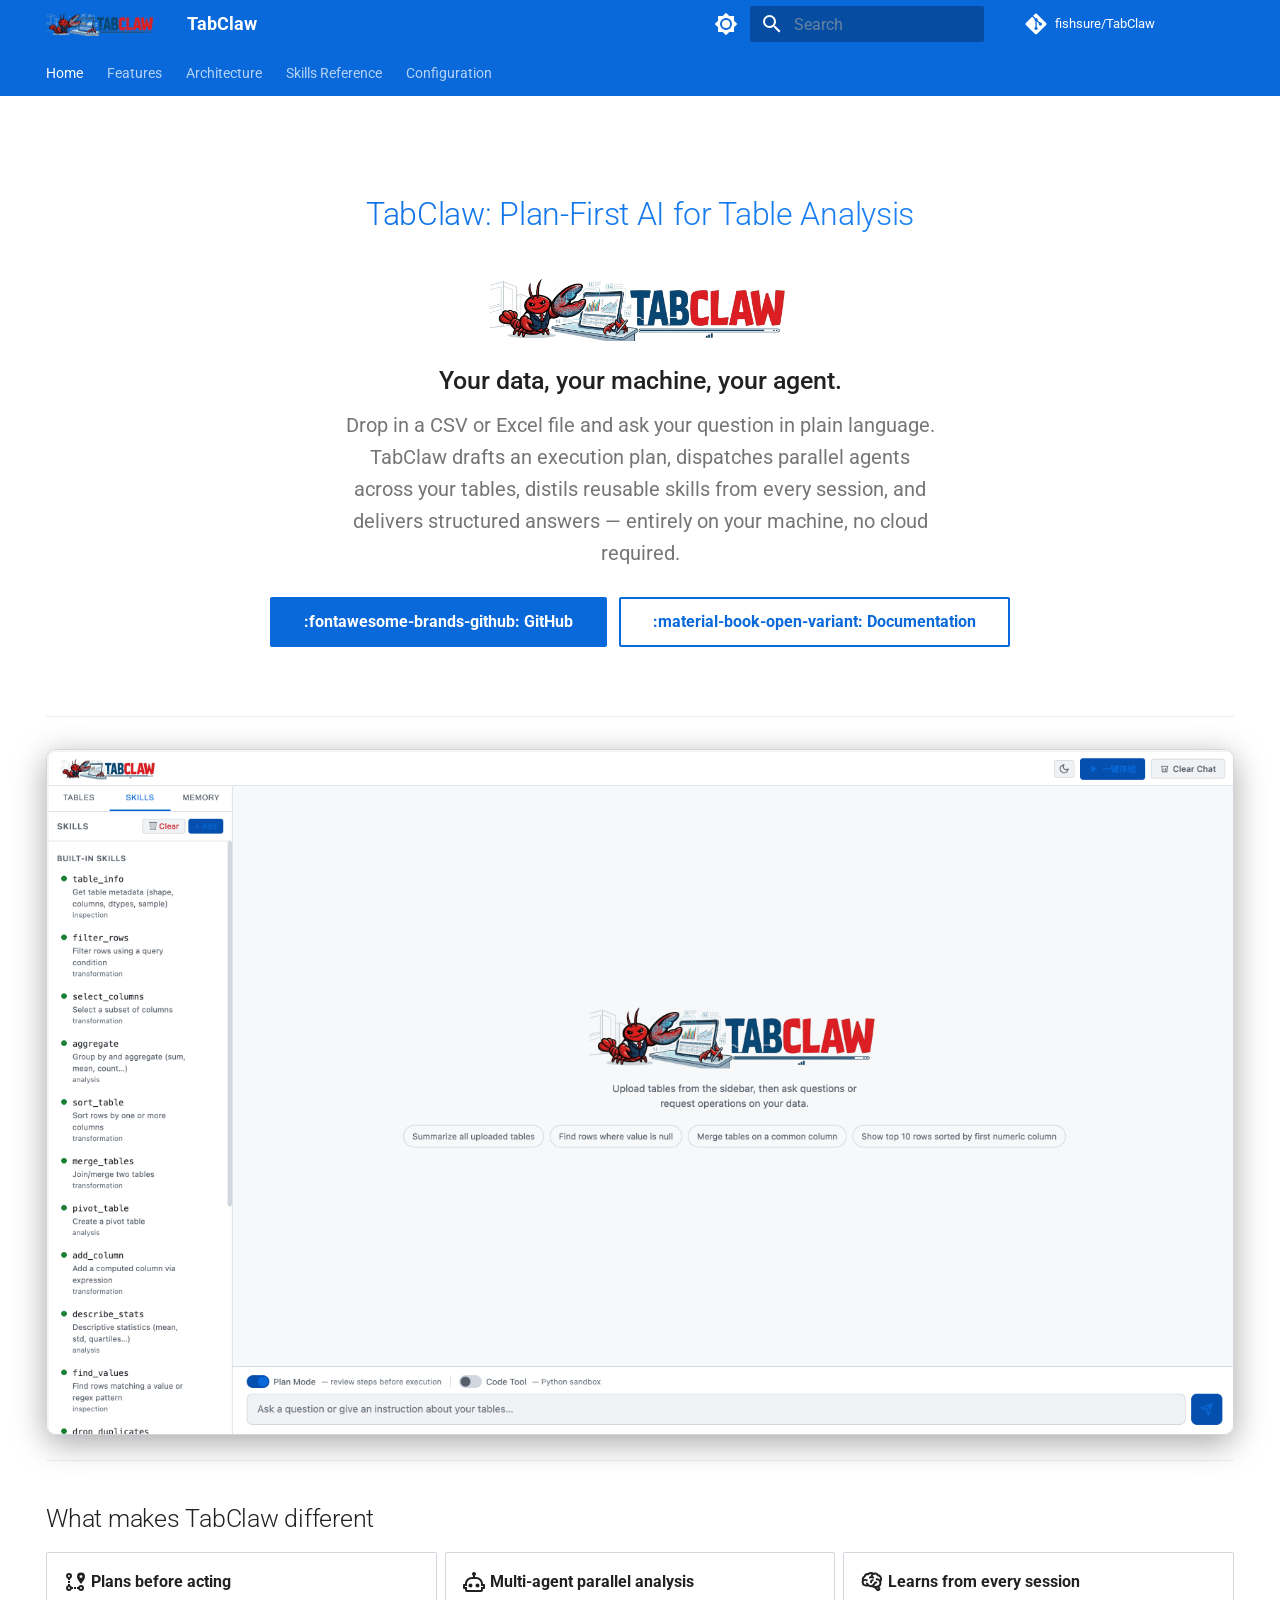
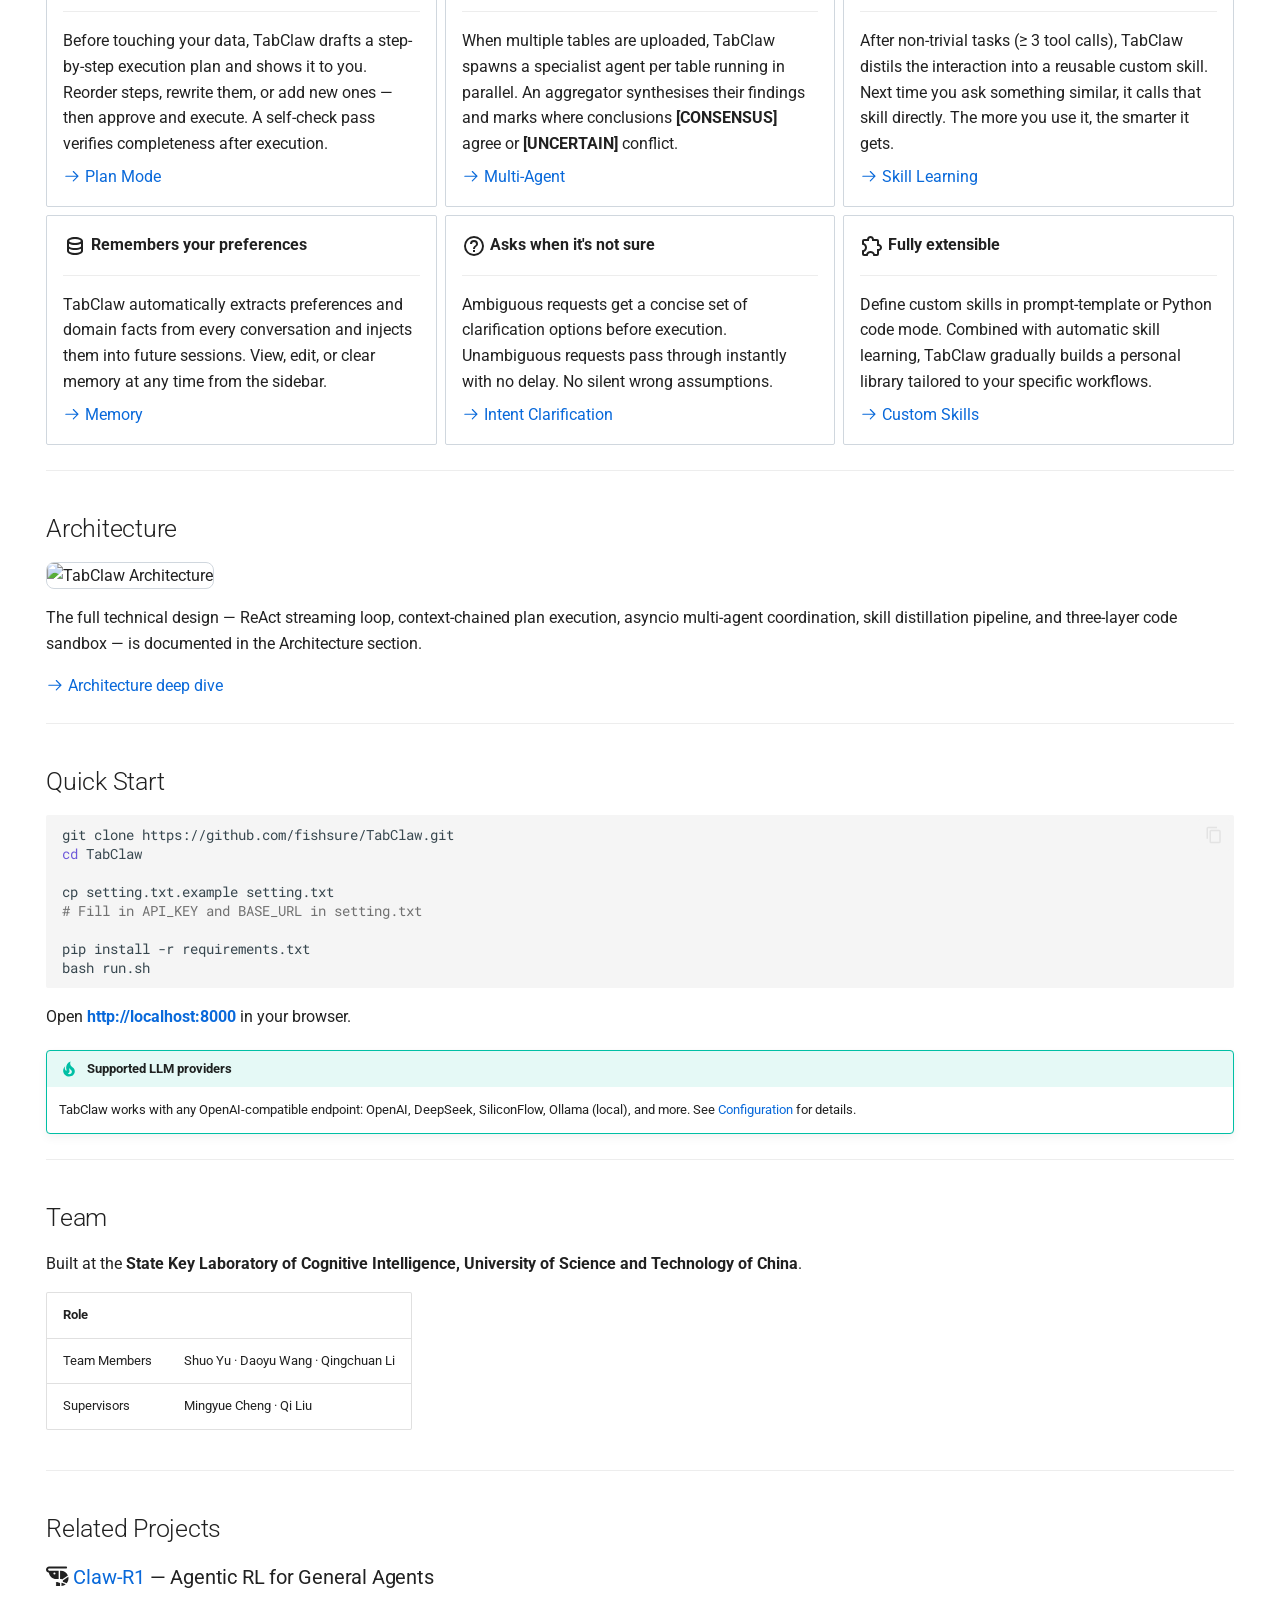
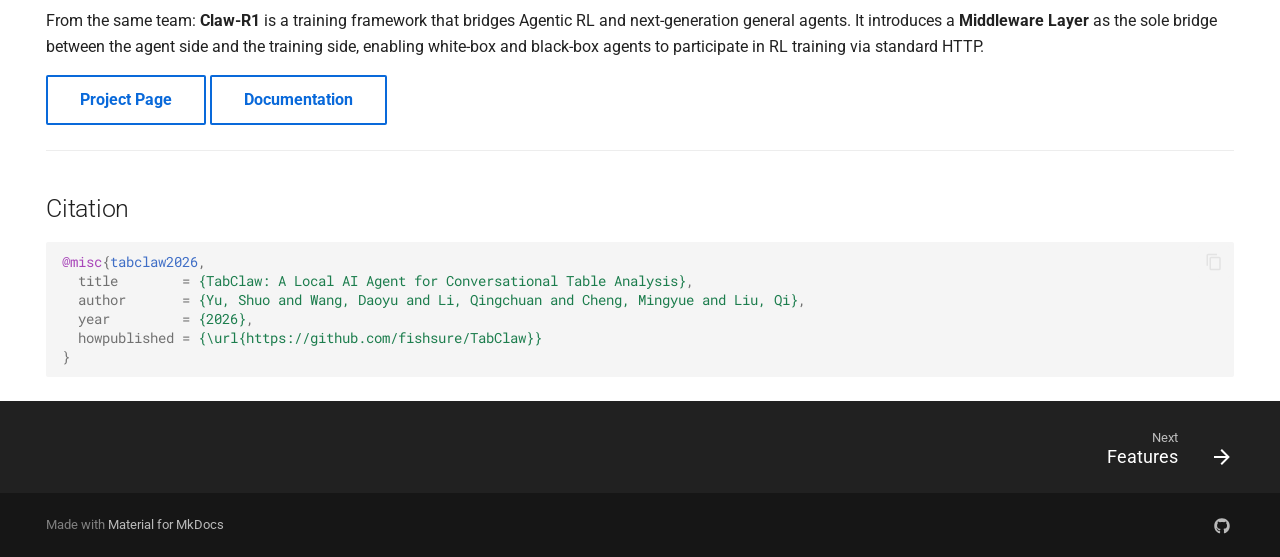
==== commit e9a2da47: "Deployed 6d13273 with MkDocs version: 1.6.1" ====
--- a/index.html
+++ b/index.html
@@ -752,14 +752,15 @@
 
 
 
-  <h1>Home</h1>
-
 <div class="tc-hero">
+  <h1 class="tc-title">TabClaw: Plan-First AI for Table Analysis</h1>
   <img src="assets/logo_rmbg.png" alt="TabClaw" />
-  <p class="tc-tagline">Upload a table. Ask anything. TabClaw figures out the rest.</p>
+  <p class="tc-tagline">Your data, your machine, your agent.</p>
   <p class="tc-sub">
-    A local AI agent for table analysis — filter, aggregate, compare, merge, and uncover patterns in plain language.
-    No SQL. No code. No cloud.
+    Drop in a CSV or Excel file and ask your question in plain language.
+    TabClaw drafts an execution plan, dispatches parallel agents across your tables,
+    distils reusable skills from every session, and delivers structured answers —
+    entirely on your machine, no cloud required.
   </p>
   <div class="tc-buttons">
     <a href="https://github.com/fishsure/TabClaw" class="md-button md-button--primary">
--- a/assets/custom.css
+++ b/assets/custom.css
@@ -25,9 +25,20 @@
   padding: 48px 0 32px;
 }
 
+.tc-title {
+  font-size: 2.2rem;
+  font-weight: 700;
+  margin: 0 0 20px;
+  letter-spacing: -0.5px;
+  background: linear-gradient(135deg, var(--md-primary-fg-color), var(--md-primary-fg-color--light));
+  -webkit-background-clip: text;
+  -webkit-text-fill-color: transparent;
+  background-clip: text;
+}
+
 .tc-hero img {
-  max-width: min(340px, 80vw);
-  margin-bottom: 4px;
+  max-width: min(300px, 75vw);
+  margin-bottom: 12px;
 }
 
 .tc-tagline {
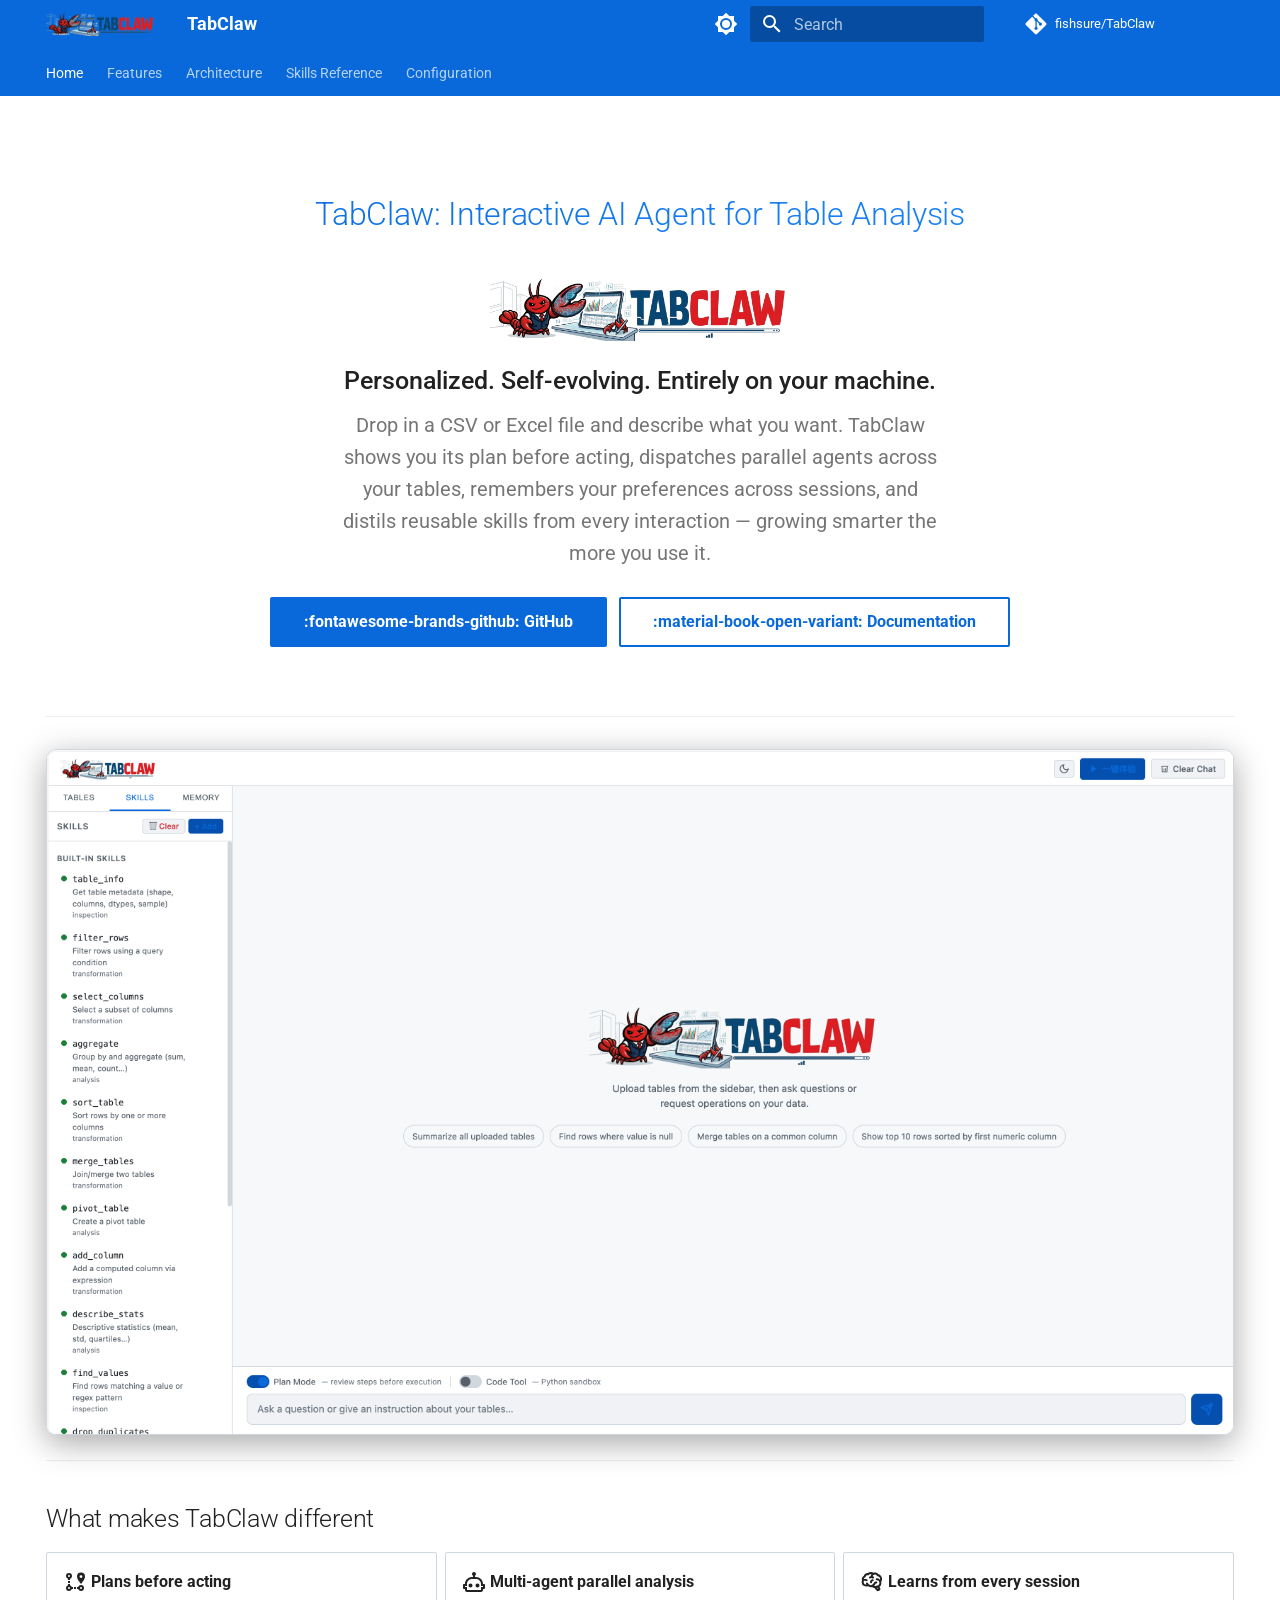
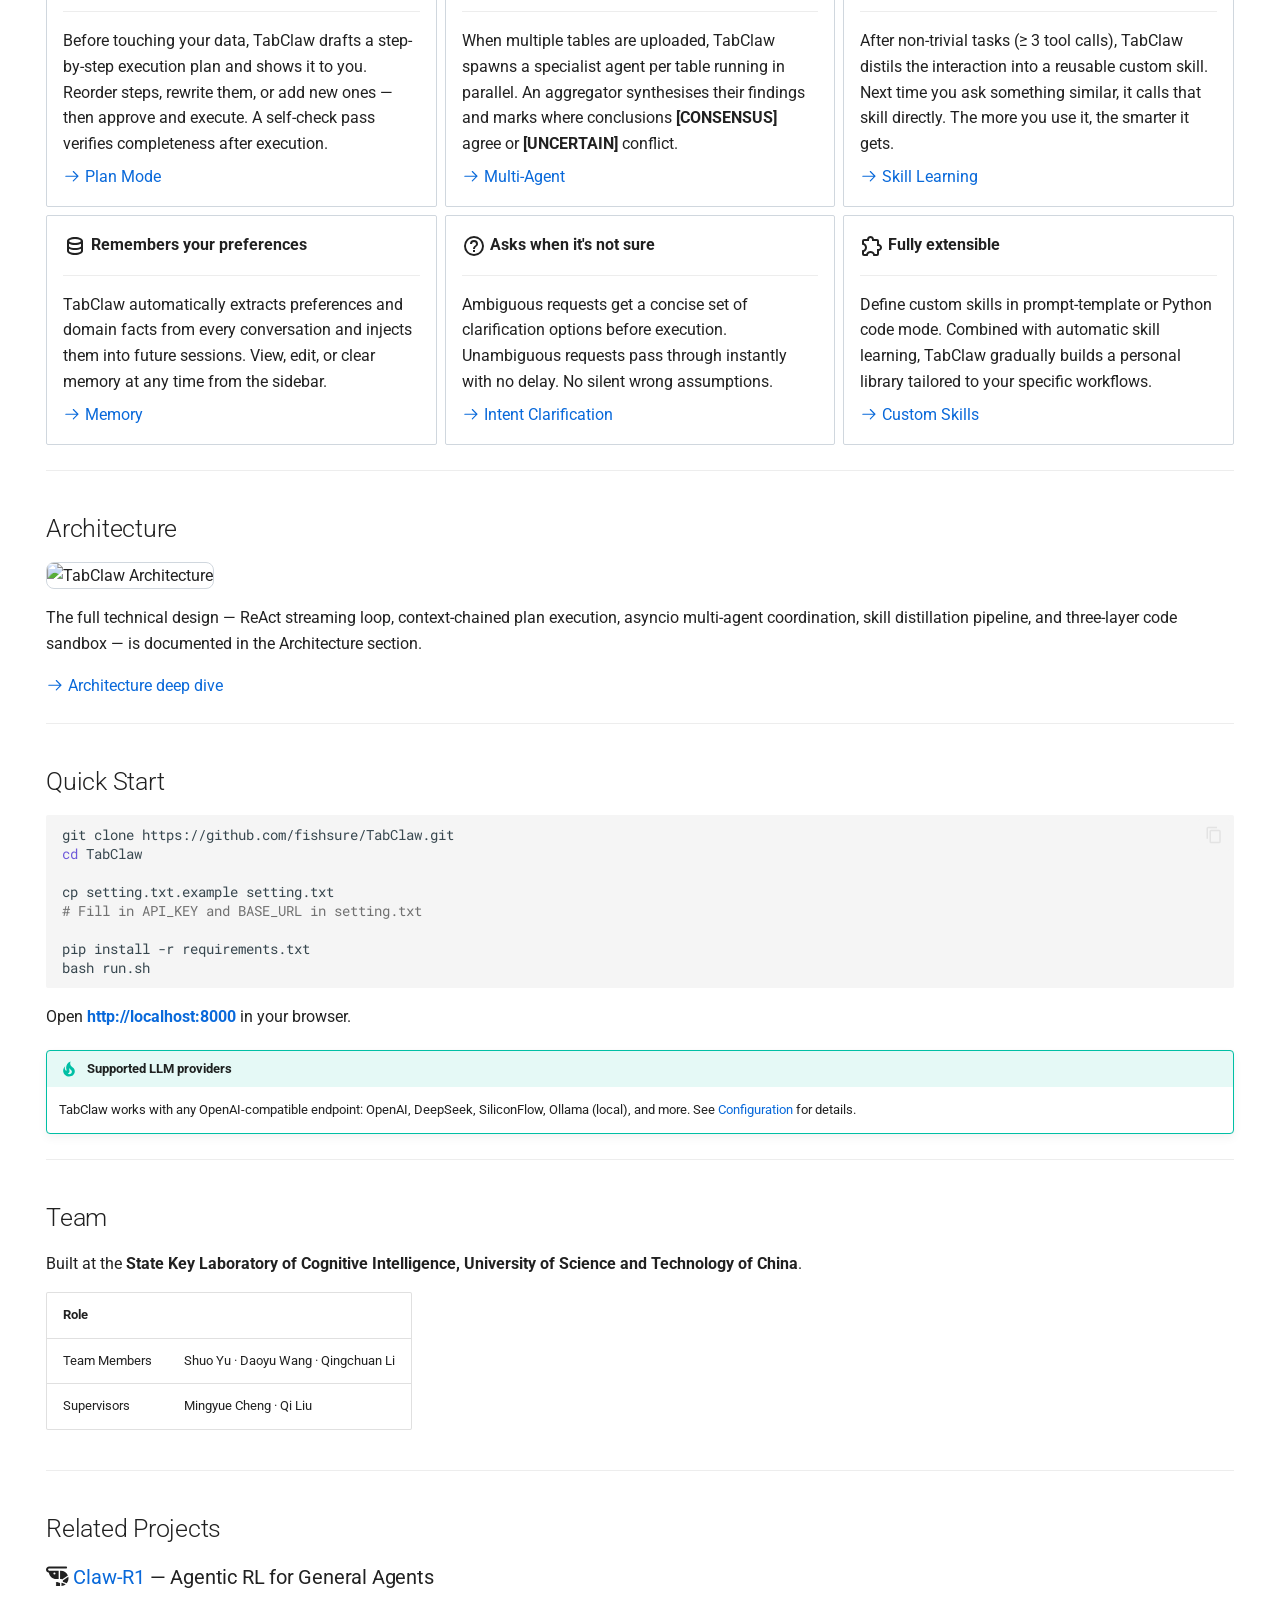
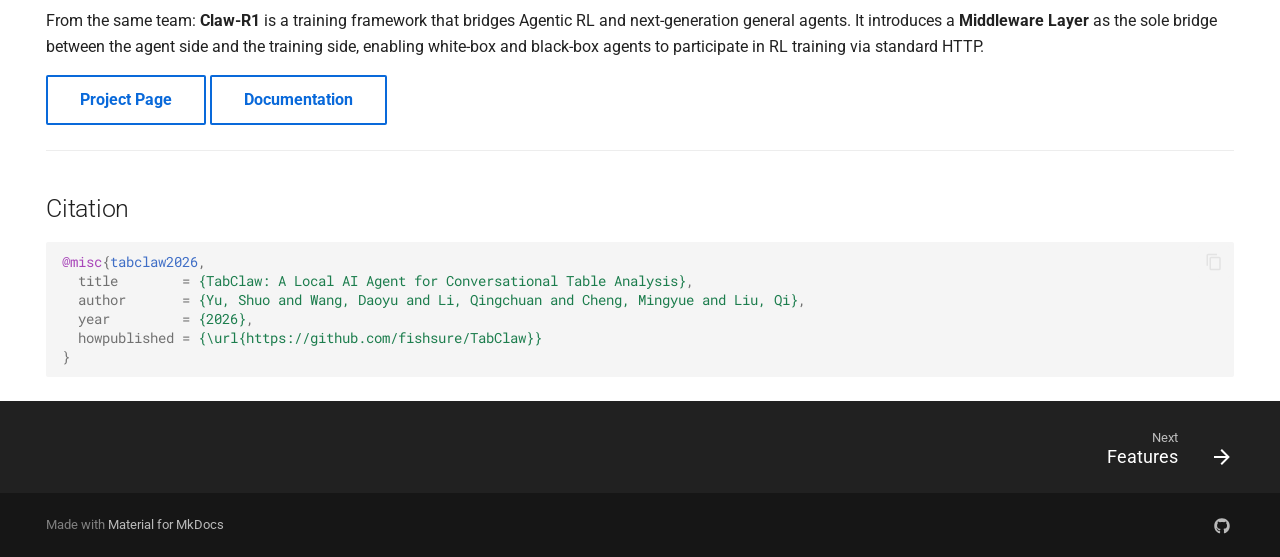
==== commit 8a449f68: "Deployed 640009d with MkDocs version: 1.6.1" ====
--- a/index.html
+++ b/index.html
@@ -753,14 +753,14 @@
 
 
 <div class="tc-hero">
-  <h1 class="tc-title">TabClaw: Plan-First AI for Table Analysis</h1>
+  <h1 class="tc-title">TabClaw: Interactive AI Agent for Table Analysis</h1>
   <img src="assets/logo_rmbg.png" alt="TabClaw" />
-  <p class="tc-tagline">Your data, your machine, your agent.</p>
+  <p class="tc-tagline">Personalized. Self-evolving. Entirely on your machine.</p>
   <p class="tc-sub">
-    Drop in a CSV or Excel file and ask your question in plain language.
-    TabClaw drafts an execution plan, dispatches parallel agents across your tables,
-    distils reusable skills from every session, and delivers structured answers —
-    entirely on your machine, no cloud required.
+    Drop in a CSV or Excel file and describe what you want.
+    TabClaw shows you its plan before acting, dispatches parallel agents across your tables,
+    remembers your preferences across sessions, and distils reusable skills from every interaction —
+    growing smarter the more you use it.
   </p>
   <div class="tc-buttons">
     <a href="https://github.com/fishsure/TabClaw" class="md-button md-button--primary">
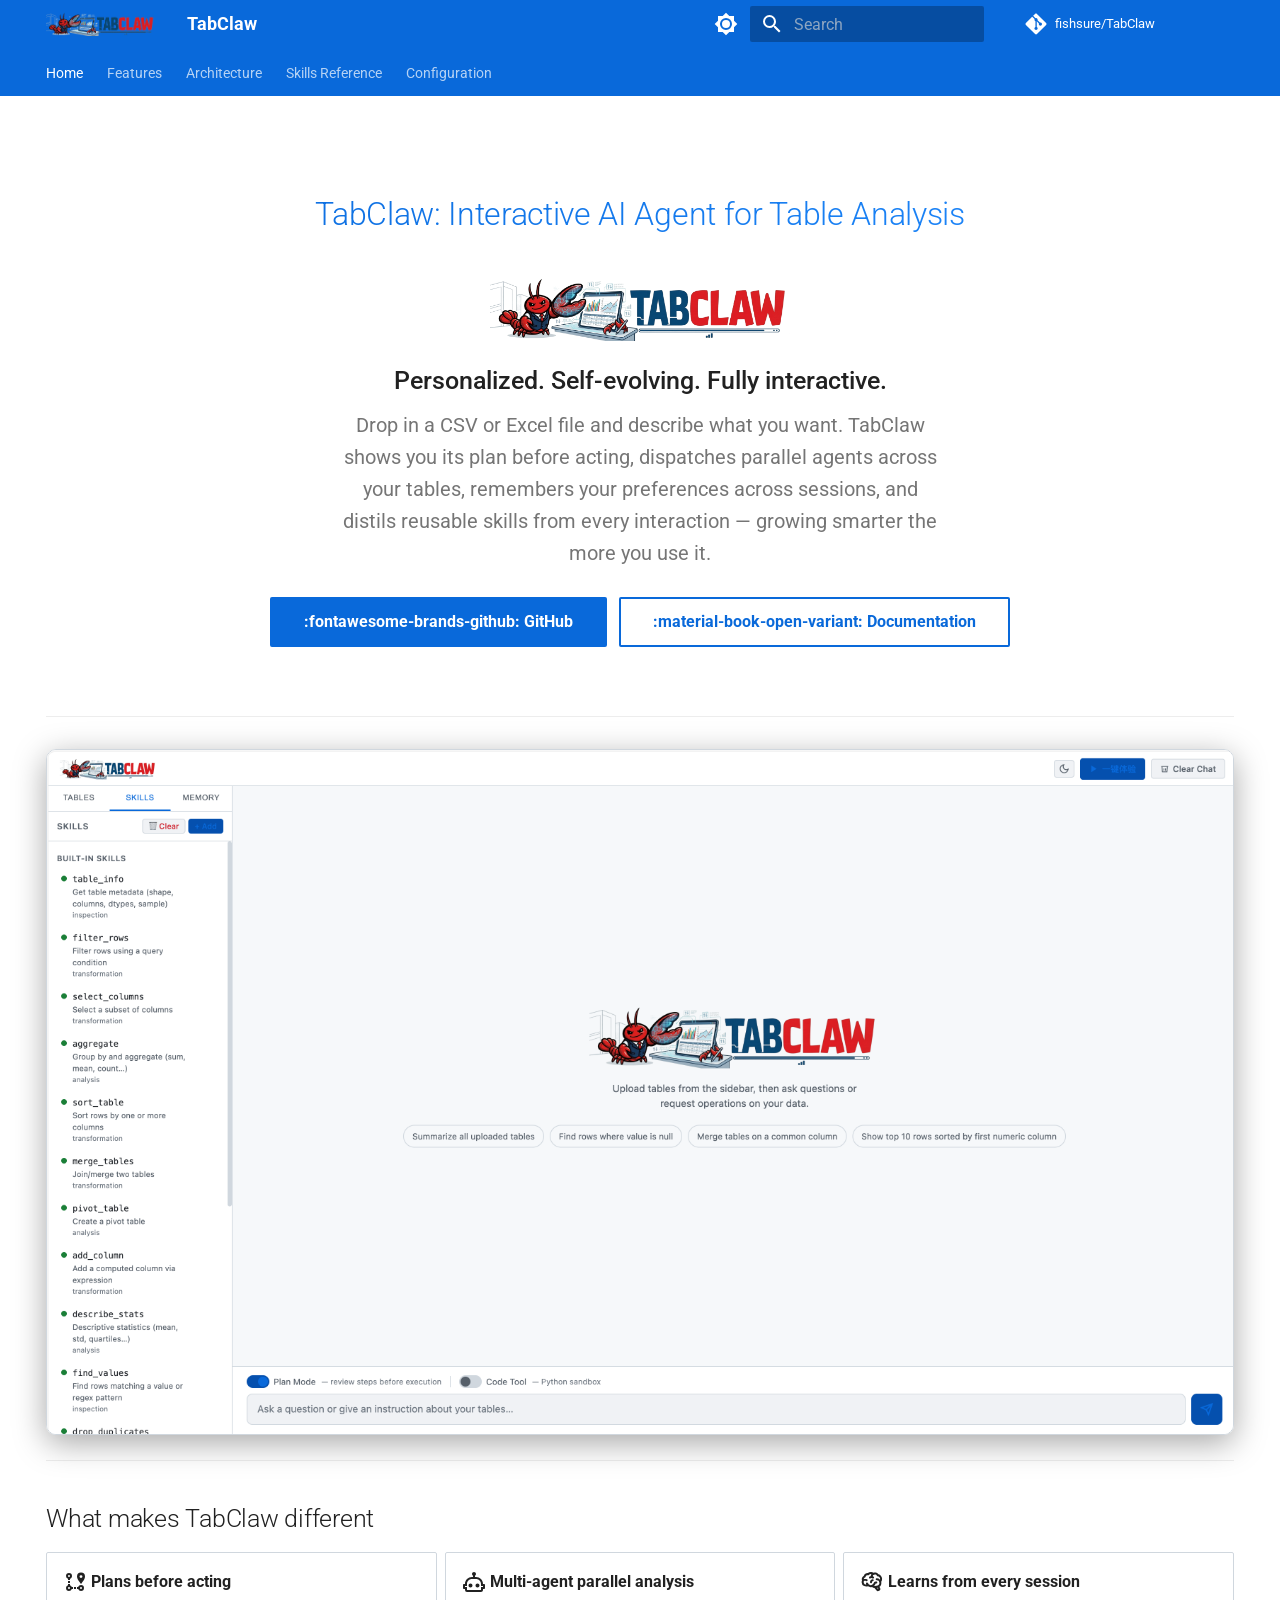
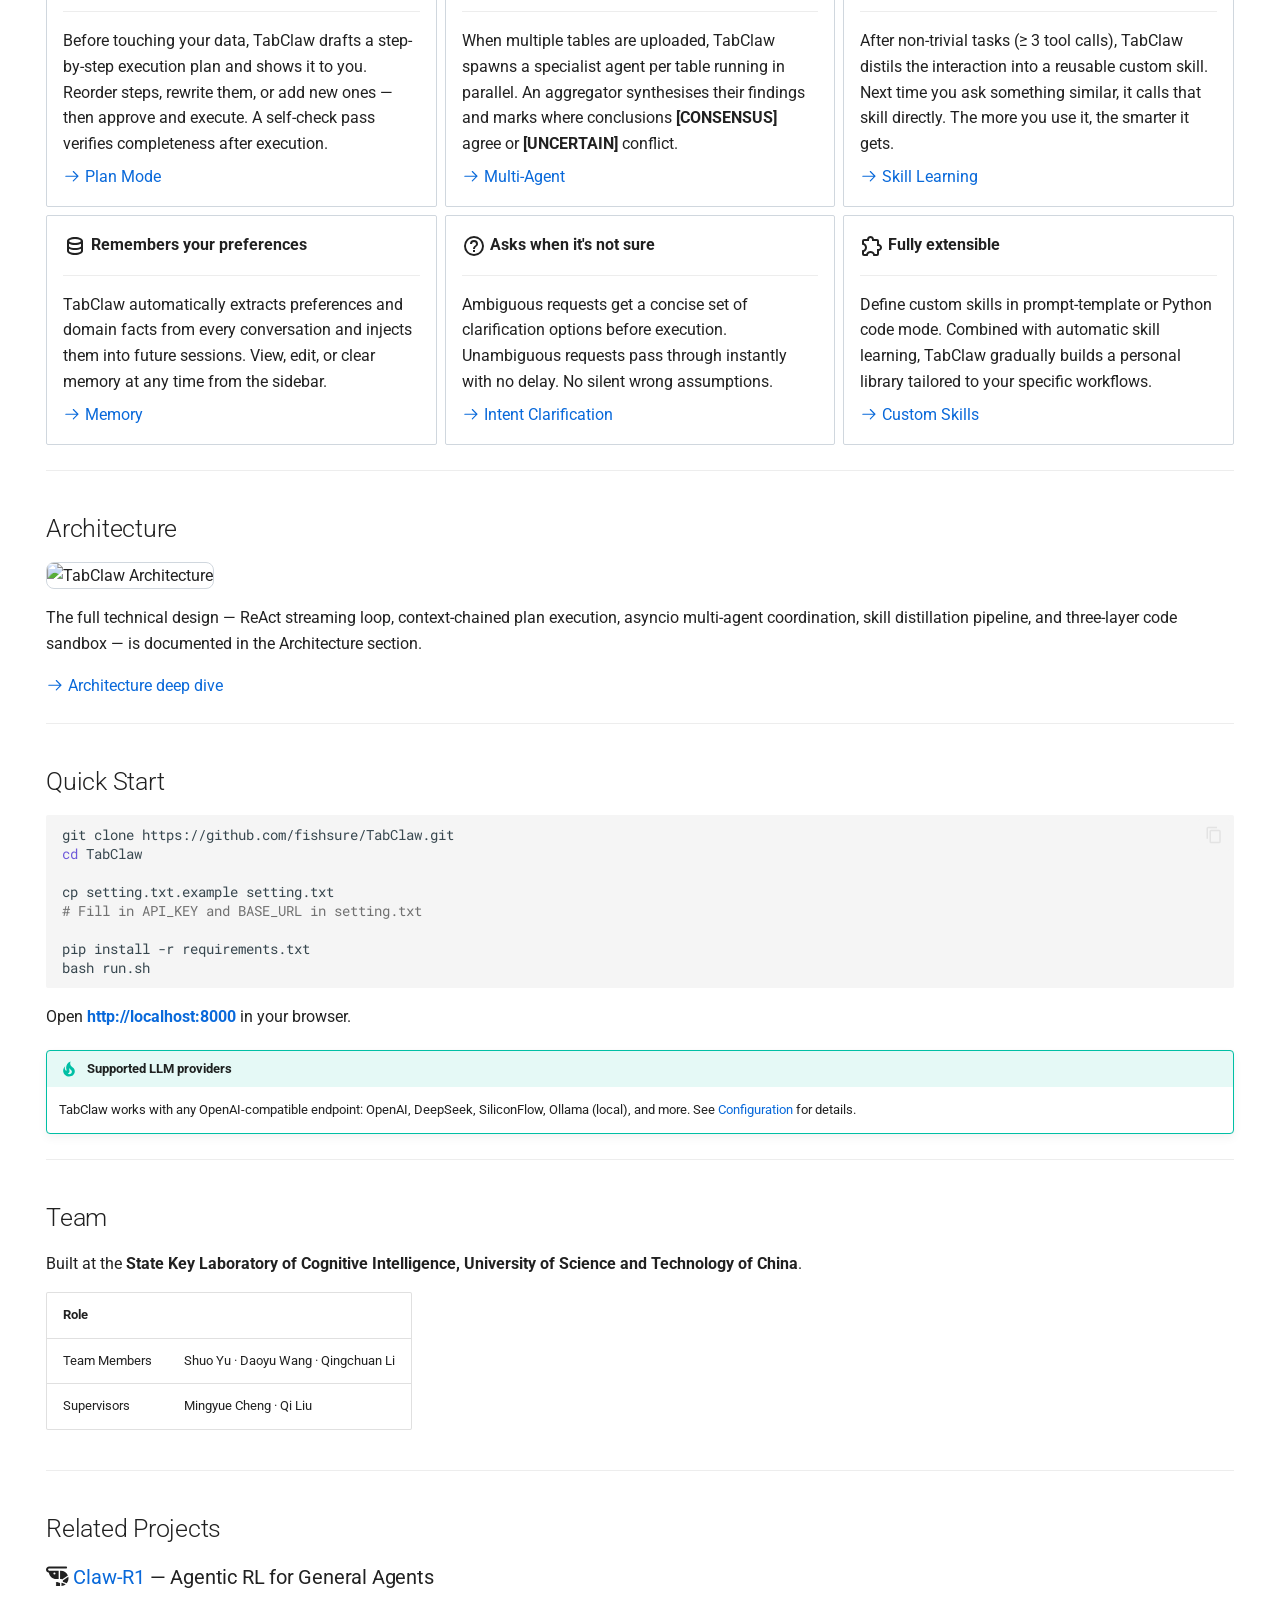
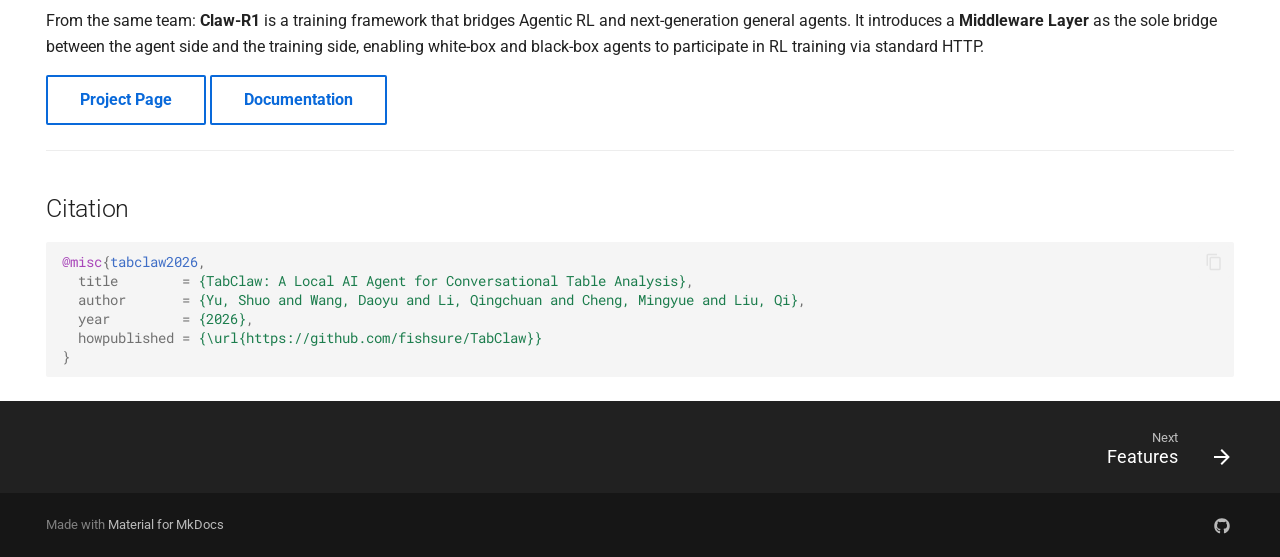
==== commit de664637: "Deployed e0d098e with MkDocs version: 1.6.1" ====
--- a/index.html
+++ b/index.html
@@ -755,7 +755,7 @@
 <div class="tc-hero">
   <h1 class="tc-title">TabClaw: Interactive AI Agent for Table Analysis</h1>
   <img src="assets/logo_rmbg.png" alt="TabClaw" />
-  <p class="tc-tagline">Personalized. Self-evolving. Entirely on your machine.</p>
+  <p class="tc-tagline">Personalized. Self-evolving. Fully interactive.</p>
   <p class="tc-sub">
     Drop in a CSV or Excel file and describe what you want.
     TabClaw shows you its plan before acting, dispatches parallel agents across your tables,
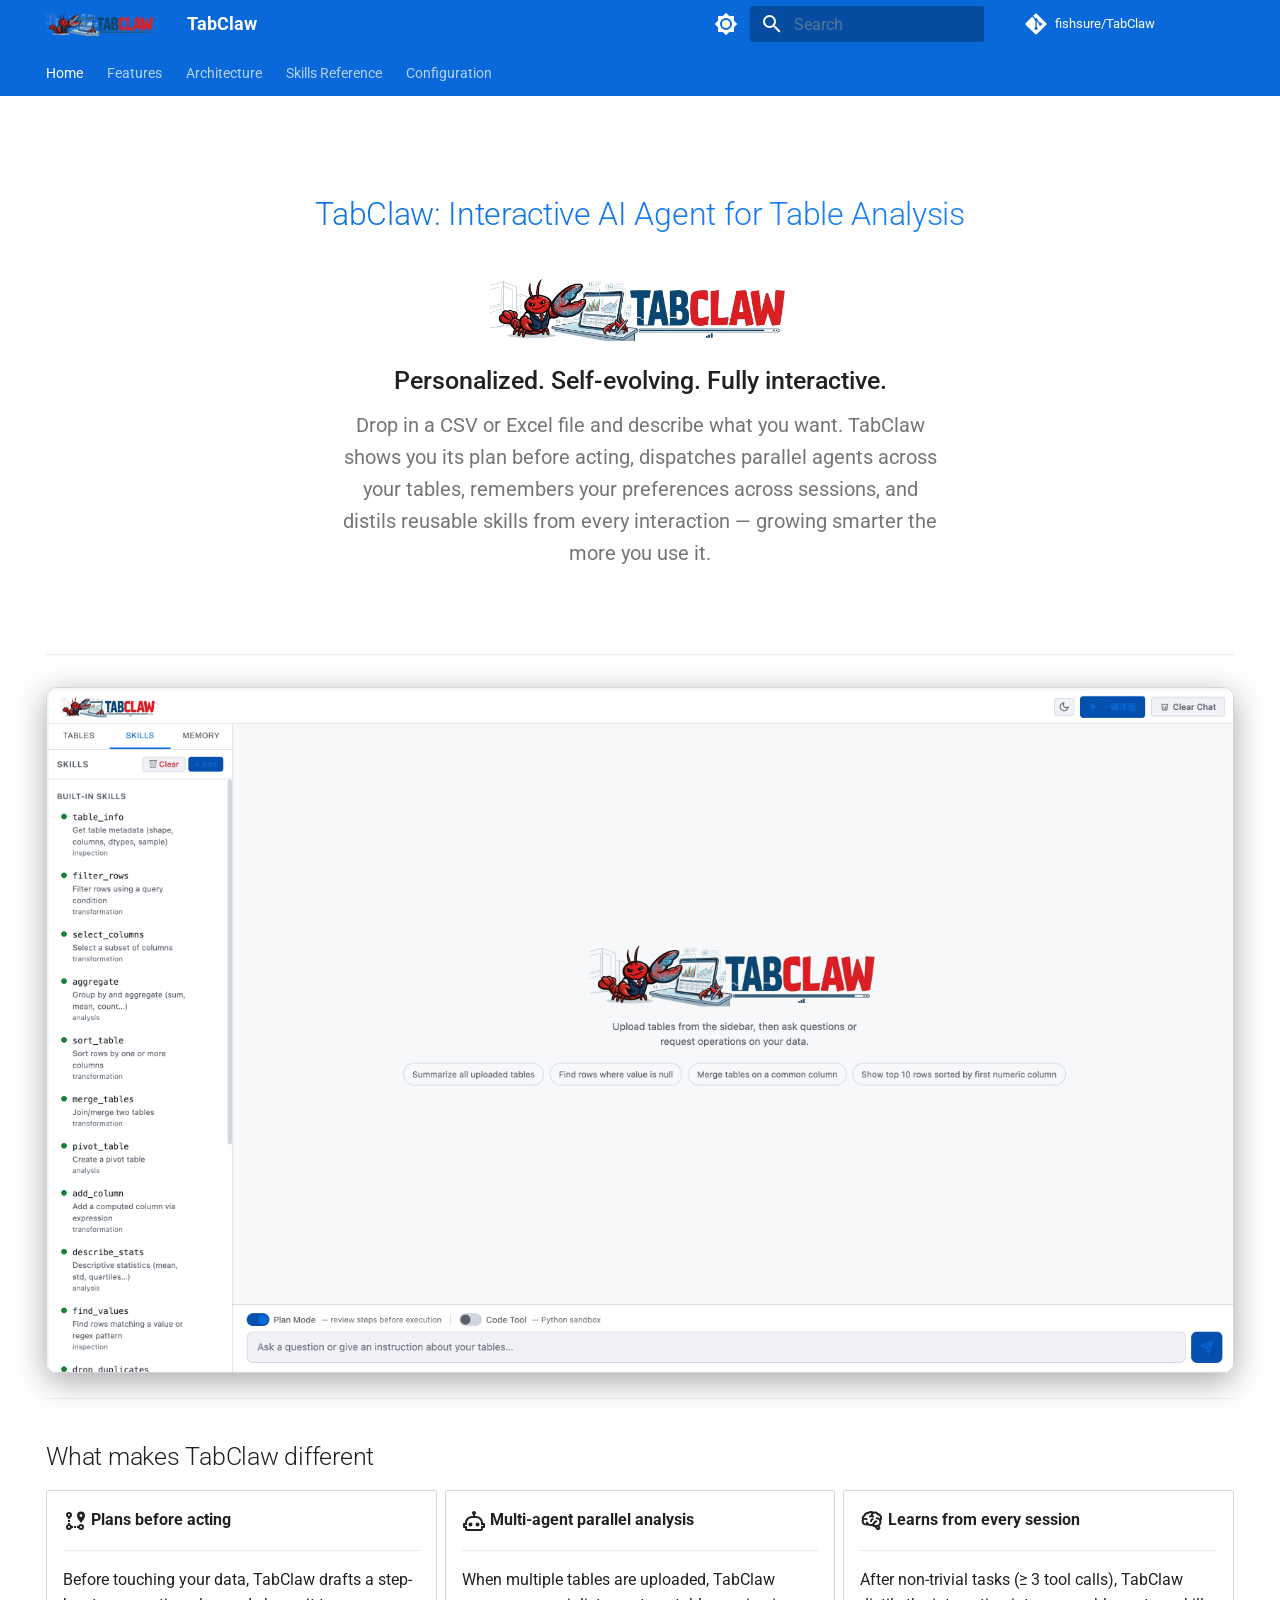
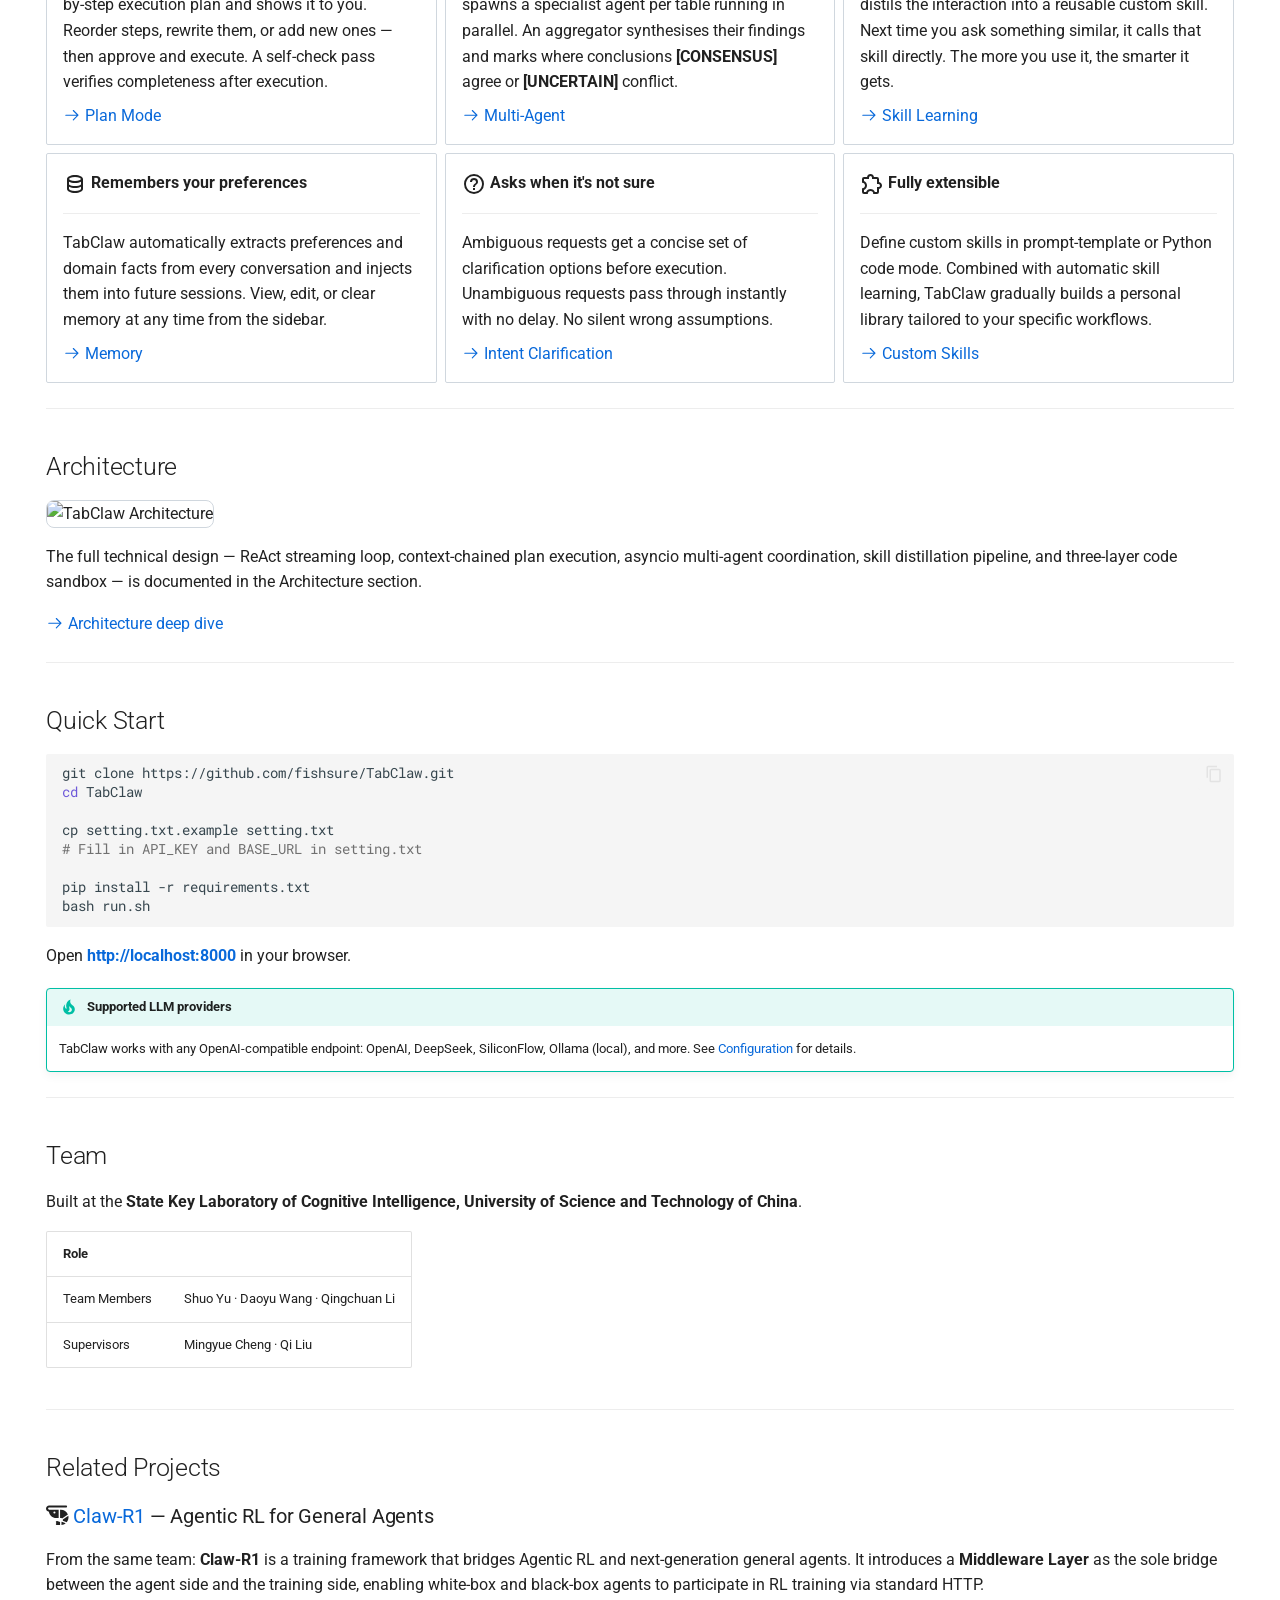
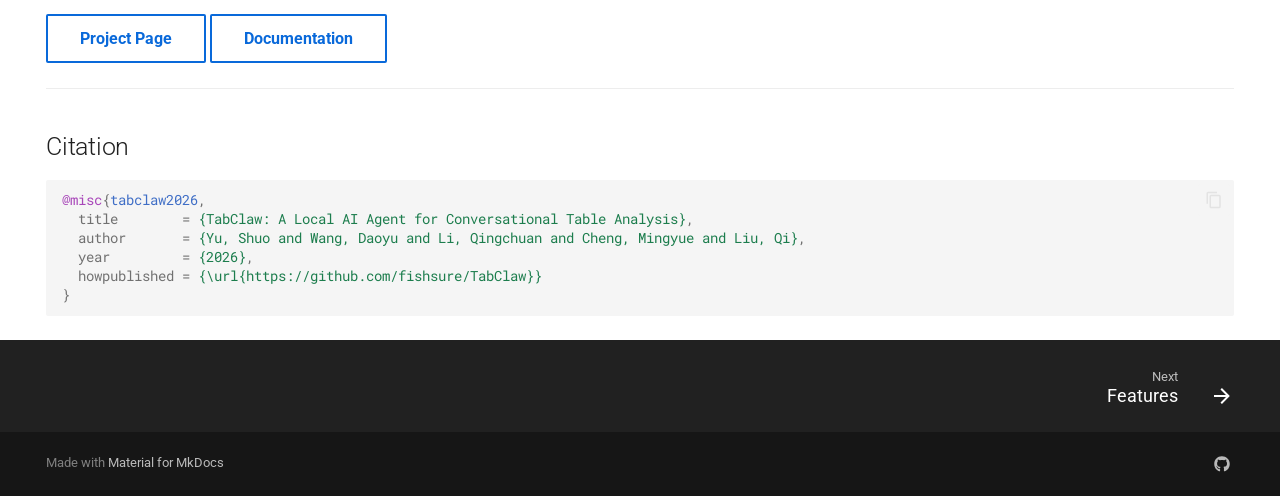
==== commit 5bdb5bbe: "Deployed c946248 with MkDocs version: 1.6.1" ====
--- a/index.html
+++ b/index.html
@@ -762,14 +762,6 @@
     remembers your preferences across sessions, and distils reusable skills from every interaction —
     growing smarter the more you use it.
   </p>
-  <div class="tc-buttons">
-    <a href="https://github.com/fishsure/TabClaw" class="md-button md-button--primary">
-      :fontawesome-brands-github: GitHub
-    </a>
-    <a href="features/" class="md-button">
-      :material-book-open-variant: Documentation
-    </a>
-  </div>
 </div>
 
 <hr />
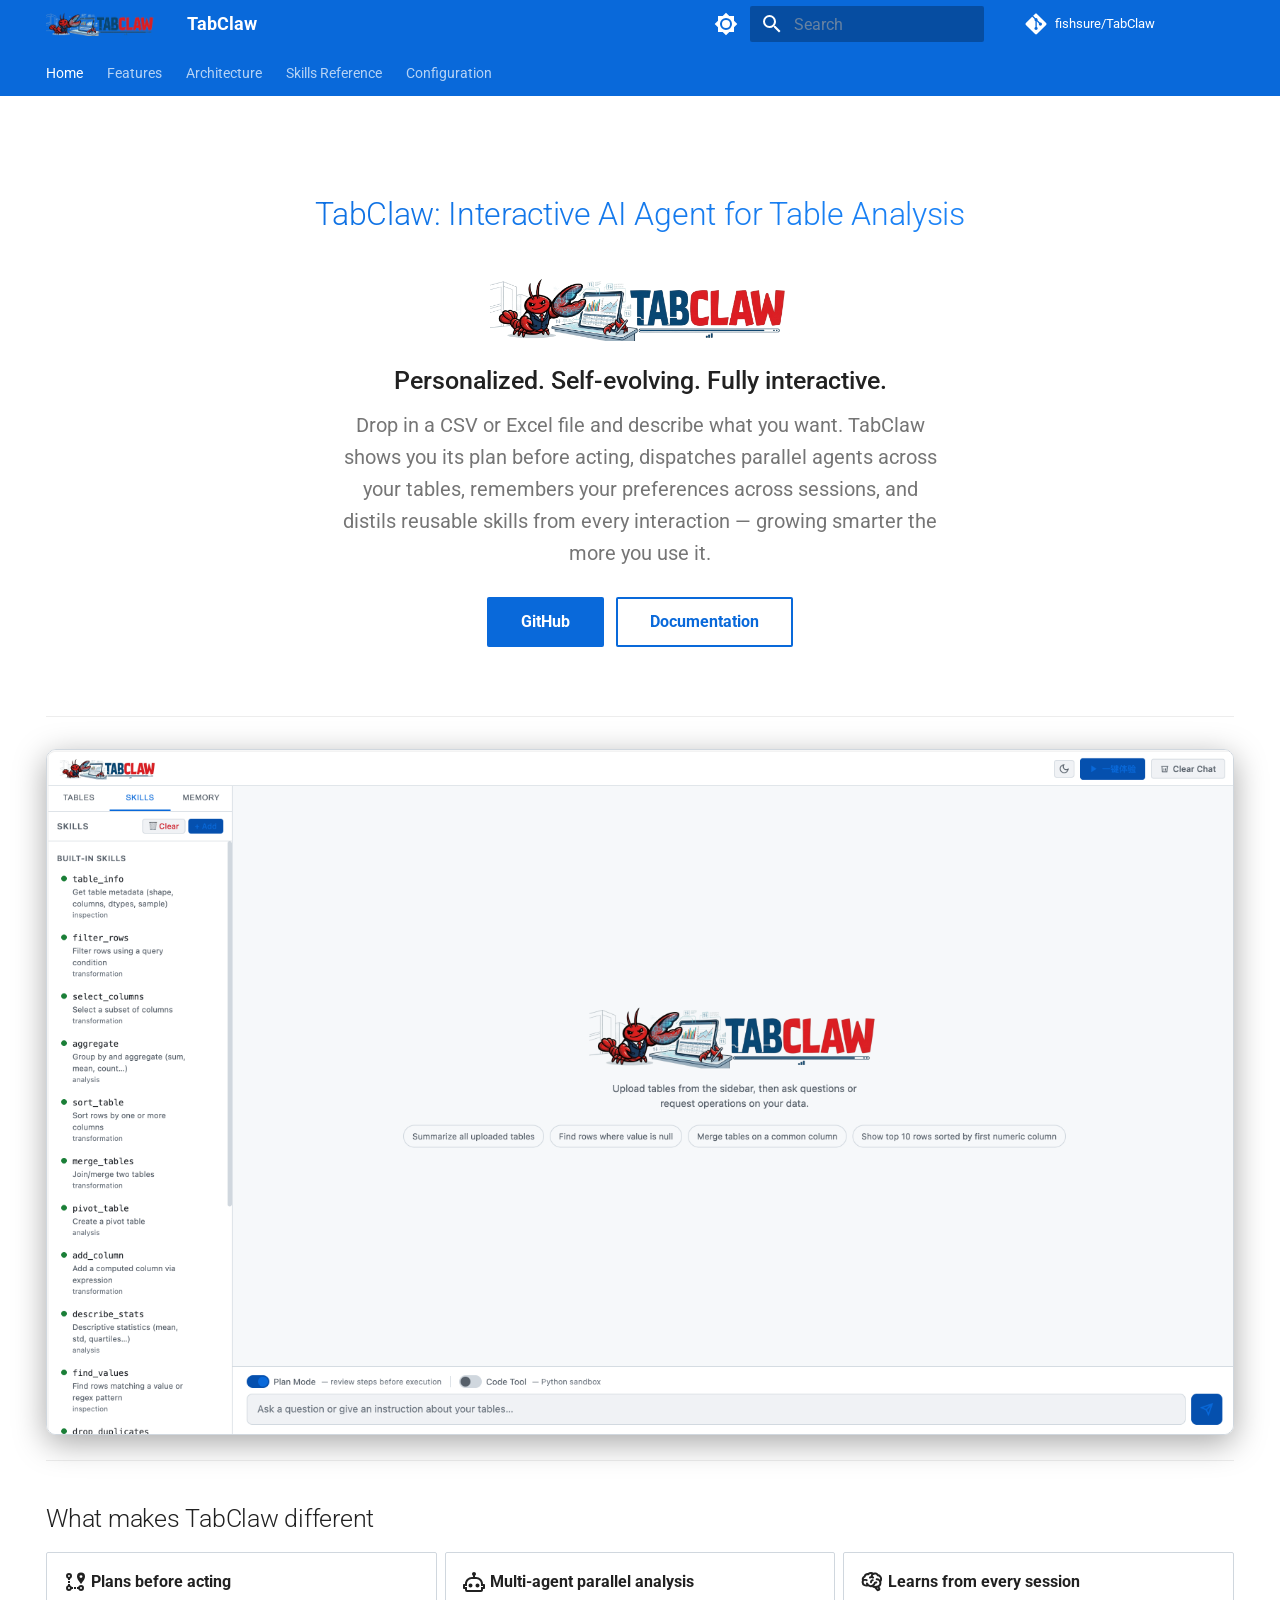
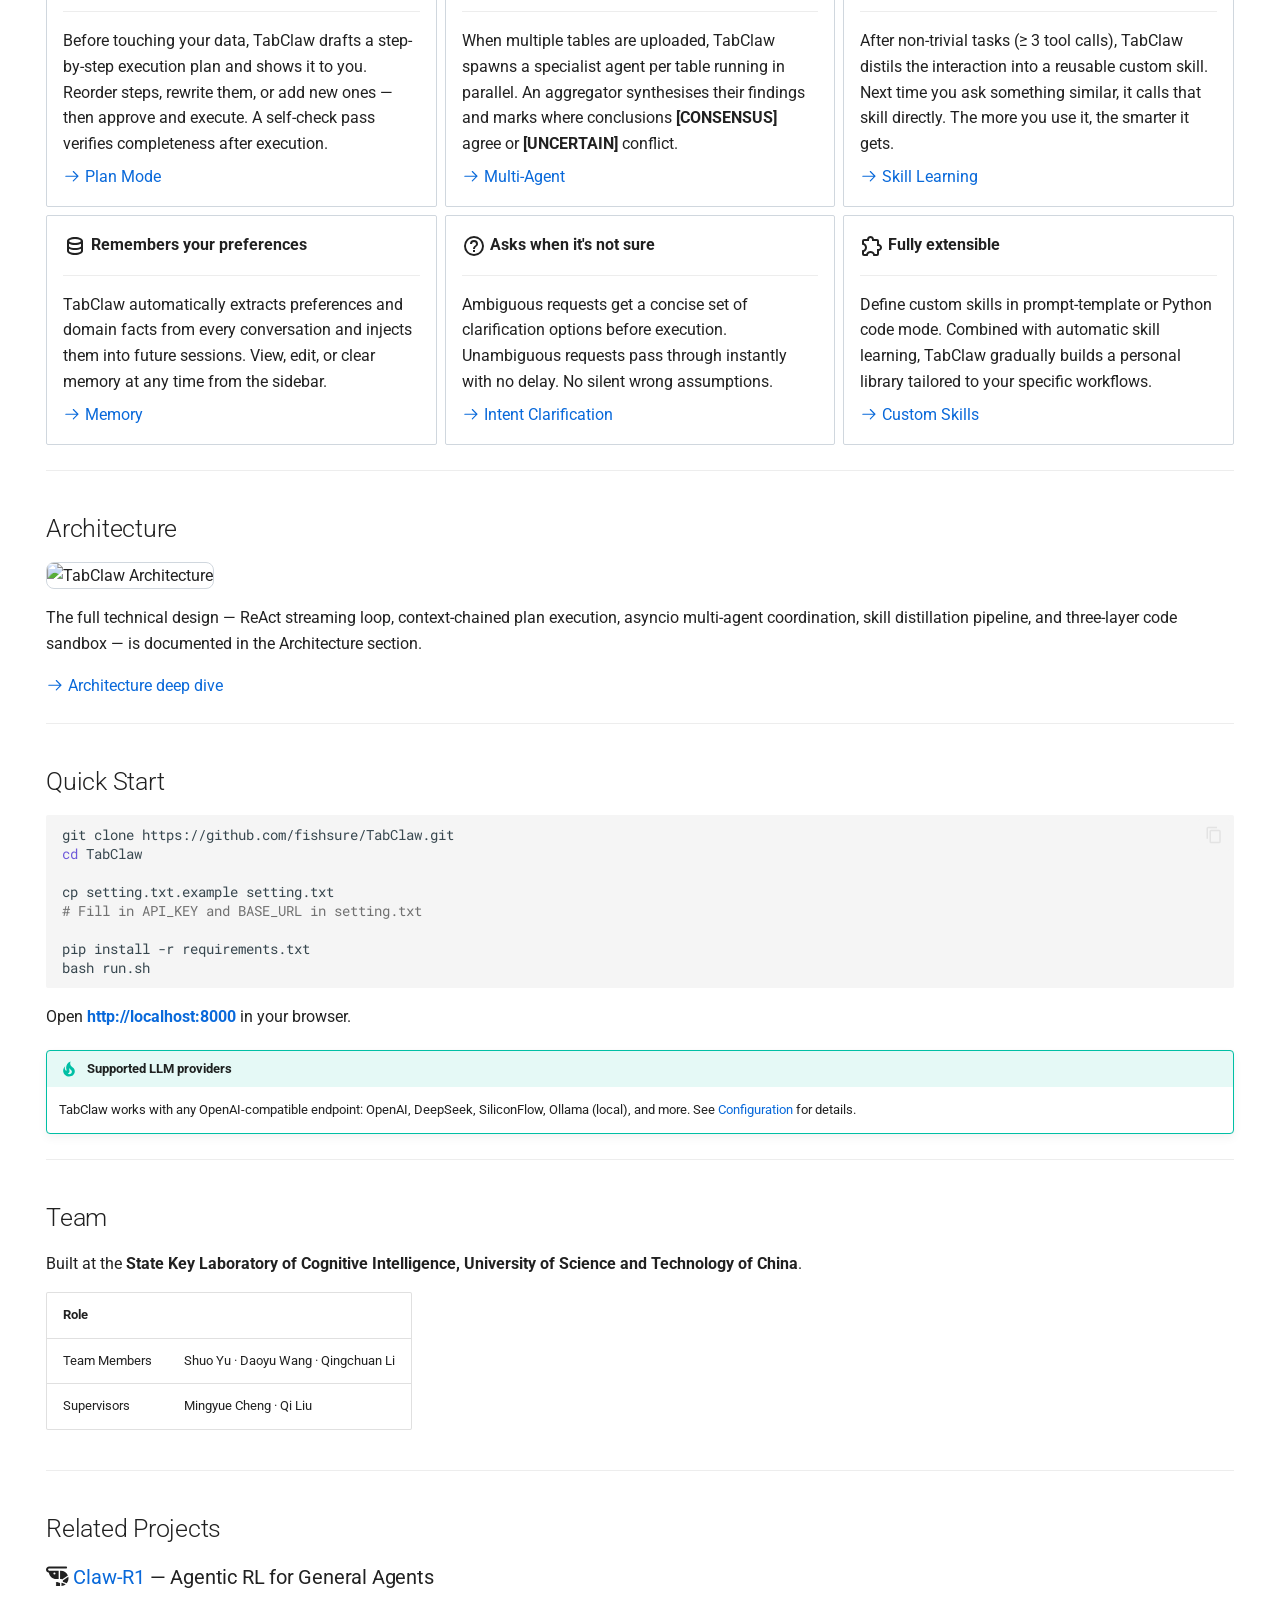
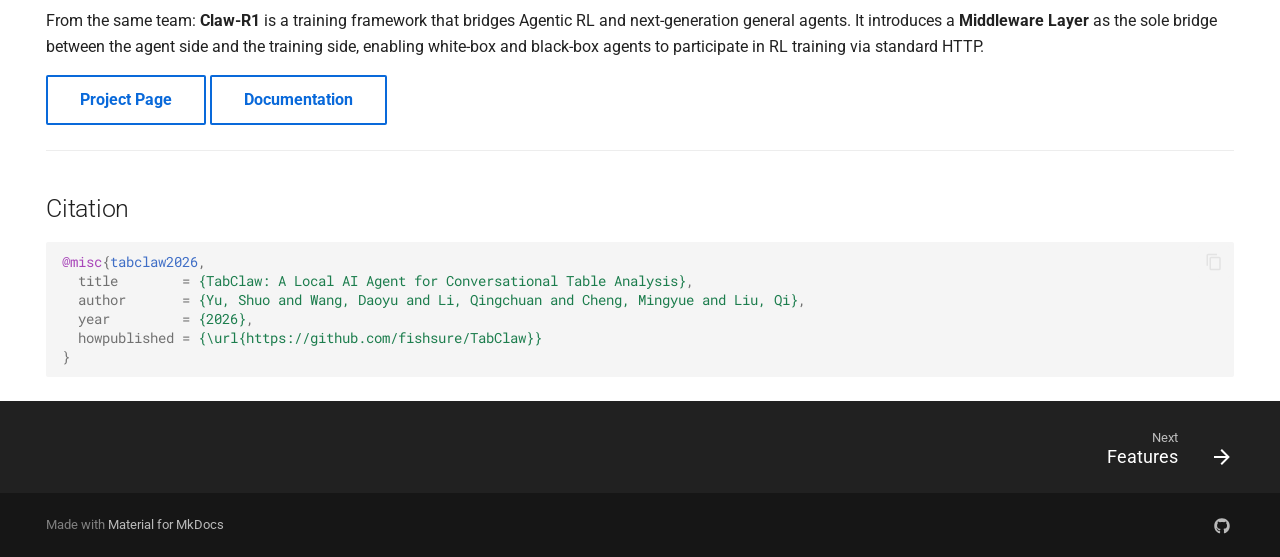
==== commit 3a5f811d: "Deployed c946248 with MkDocs version: 1.6.1" ====
--- a/index.html
+++ b/index.html
@@ -762,6 +762,10 @@
     remembers your preferences across sessions, and distils reusable skills from every interaction —
     growing smarter the more you use it.
   </p>
+  <div class="tc-buttons">
+    <a href="https://github.com/fishsure/TabClaw" class="md-button md-button--primary">GitHub</a>
+    <a href="features/" class="md-button">Documentation</a>
+  </div>
 </div>
 
 <hr />
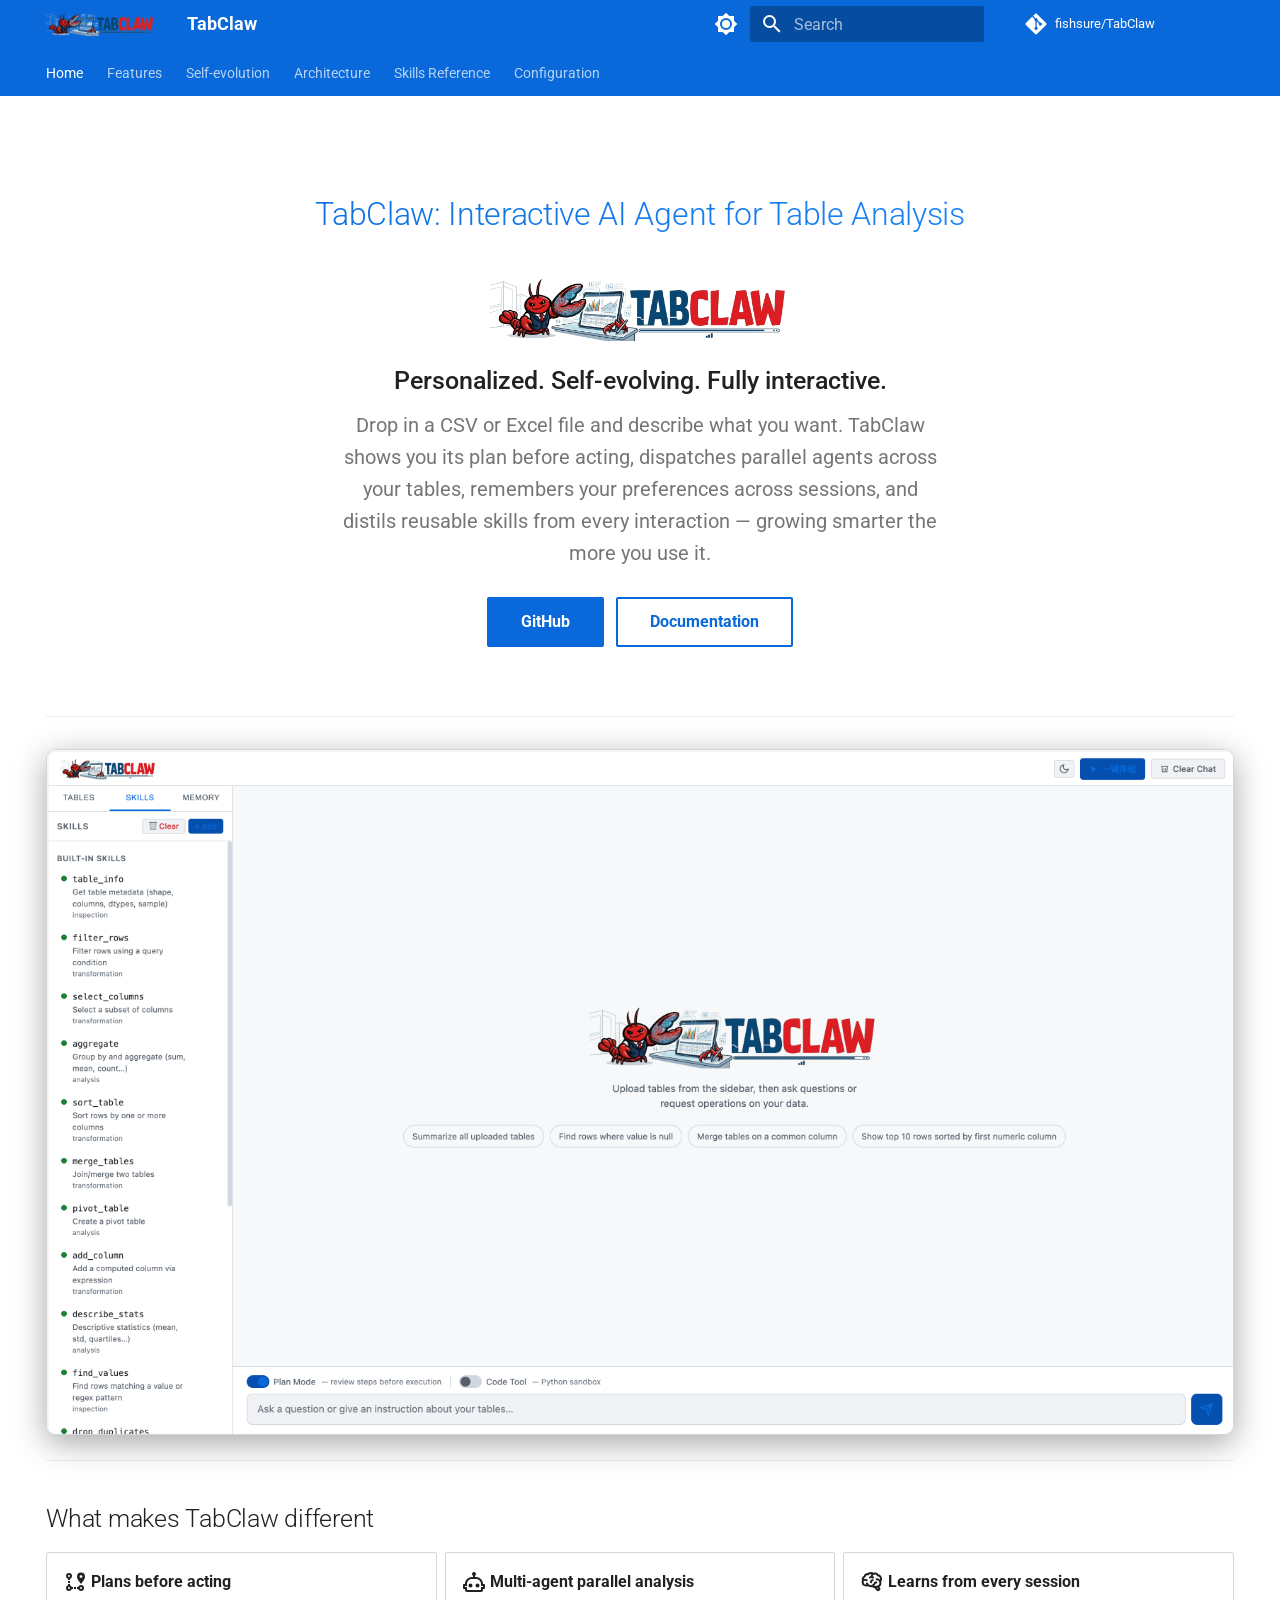
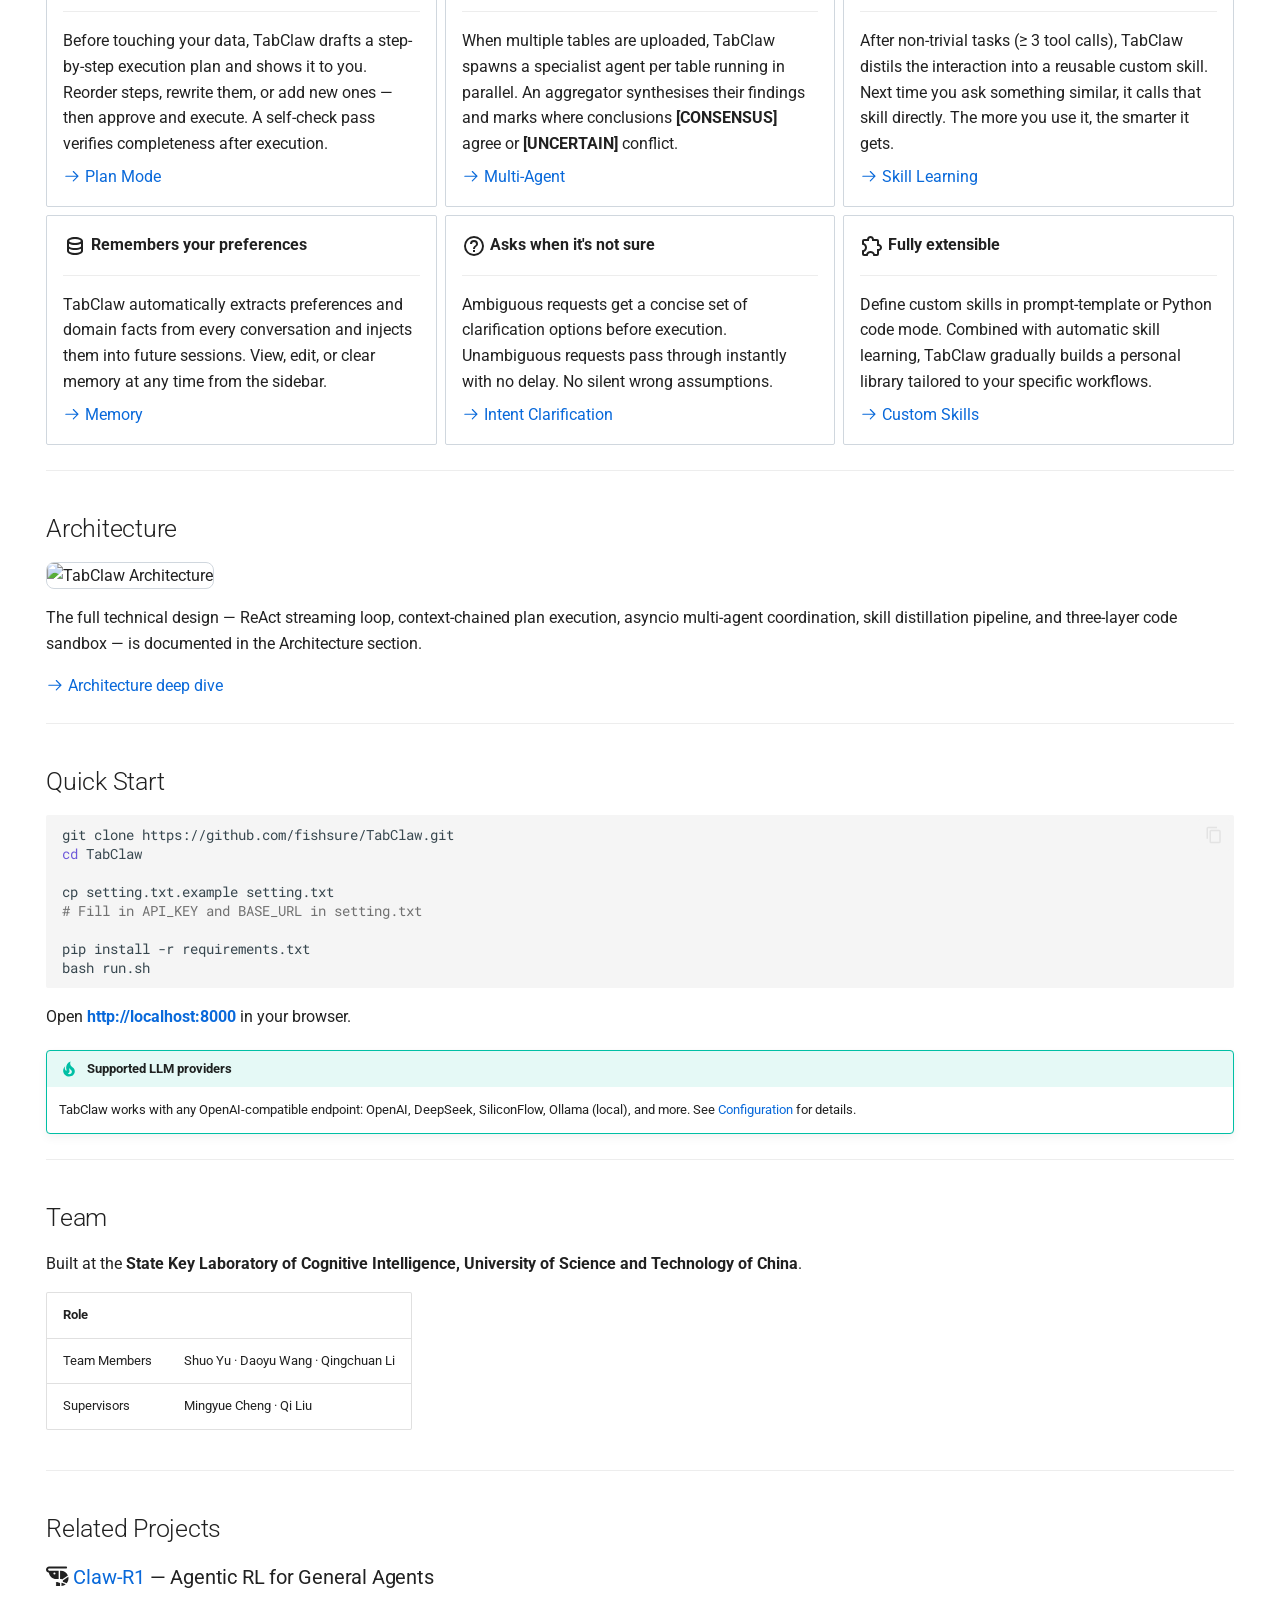
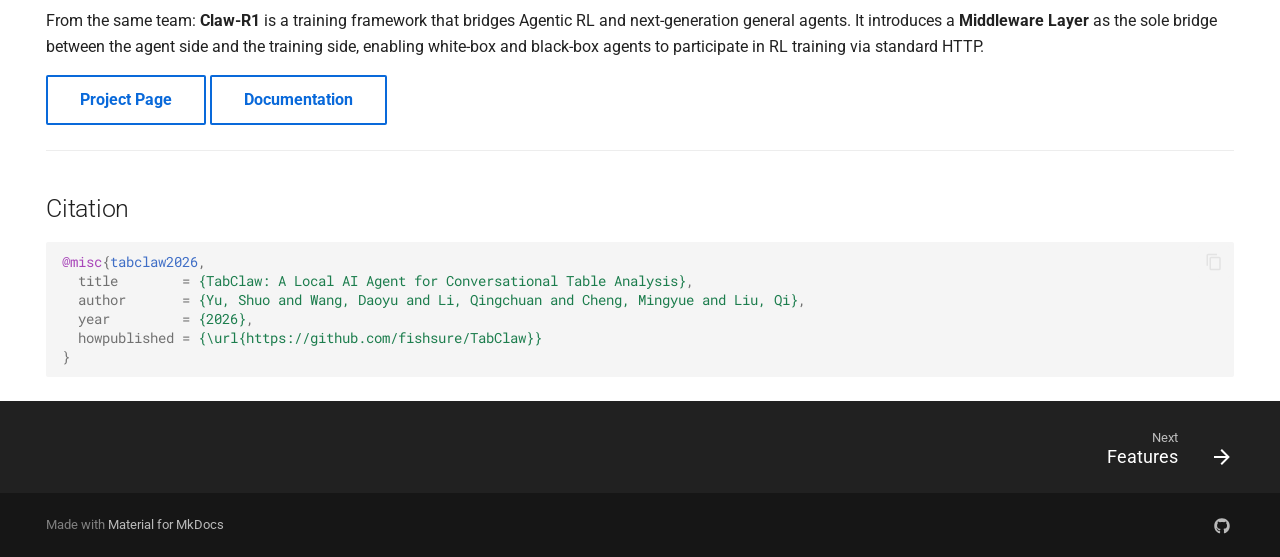
==== commit fb7606fe: "Deployed 508d2bf with MkDocs version: 1.6.1" ====
--- a/index.html
+++ b/index.html
@@ -12,7 +12,7 @@
         <meta name="author" content="Shuo Yu, Daoyu Wang, Qingchuan Li">
       
       
-        <link rel="canonical" href="https://fishsure.github.io/TabClaw/">
+        <link rel="canonical" href="https://agentr1.github.io/tab-claw/">
       
       
       
@@ -23,7 +23,7 @@
       
       
       <link rel="icon" href="assets/logo_rmbg.png">
-      <meta name="generator" content="mkdocs-1.6.1, mkdocs-material-9.7.4">
+      <meta name="generator" content="mkdocs-1.6.1, mkdocs-material-9.7.6">
     
     
       
@@ -266,6 +266,25 @@
   
   
     <li class="md-tabs__item">
+      <a href="self_evolution/" class="md-tabs__link">
+        
+  
+  
+    
+  
+  Self-evolution
+
+      </a>
+    </li>
+  
+
+      
+        
+  
+  
+  
+  
+    <li class="md-tabs__item">
       <a href="architecture/" class="md-tabs__link">
         
   
@@ -531,6 +550,33 @@
     
   
     Features
+  
+
+    
+  </span>
+  
+  
+
+      </a>
+    </li>
+  
+
+    
+      
+      
+  
+  
+  
+  
+    <li class="md-nav__item">
+      <a href="self_evolution/" class="md-nav__link">
+        
+  
+  
+  <span class="md-ellipsis">
+    
+  
+    Self-evolution
   
 
     
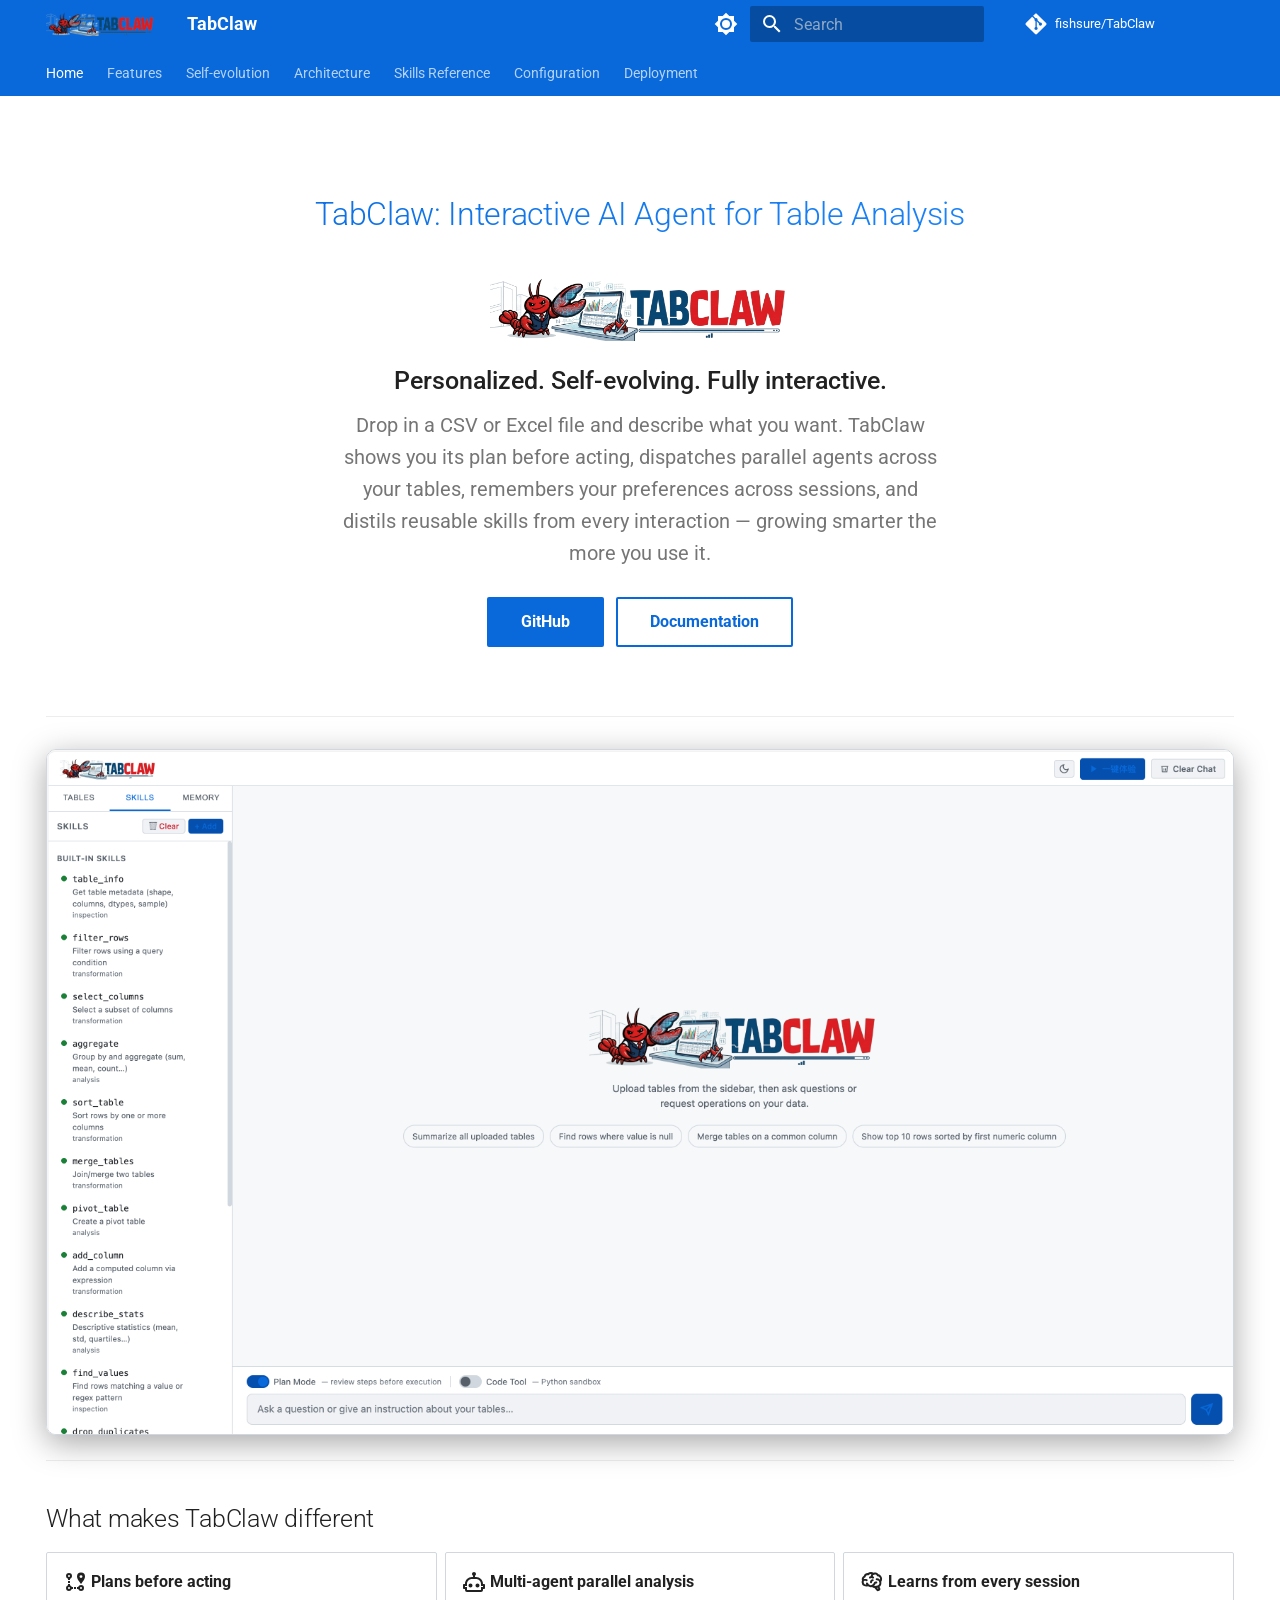
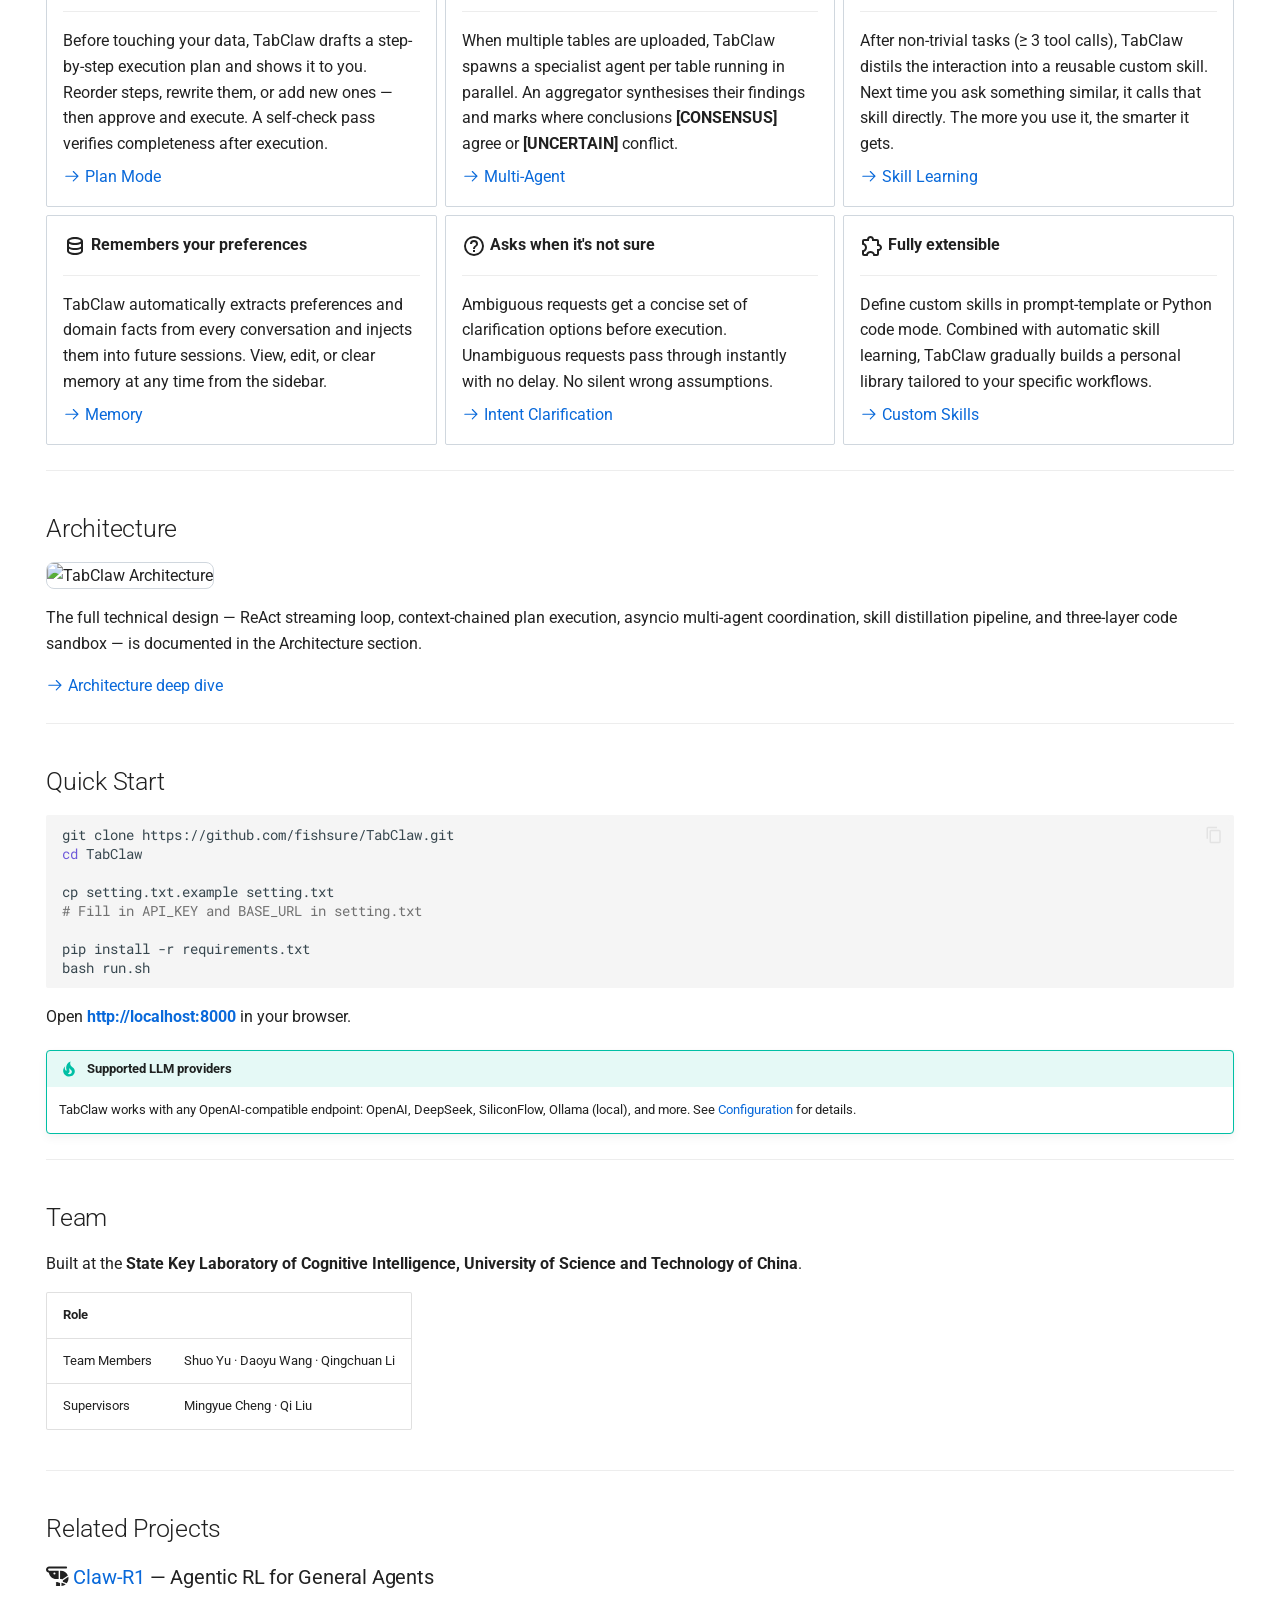
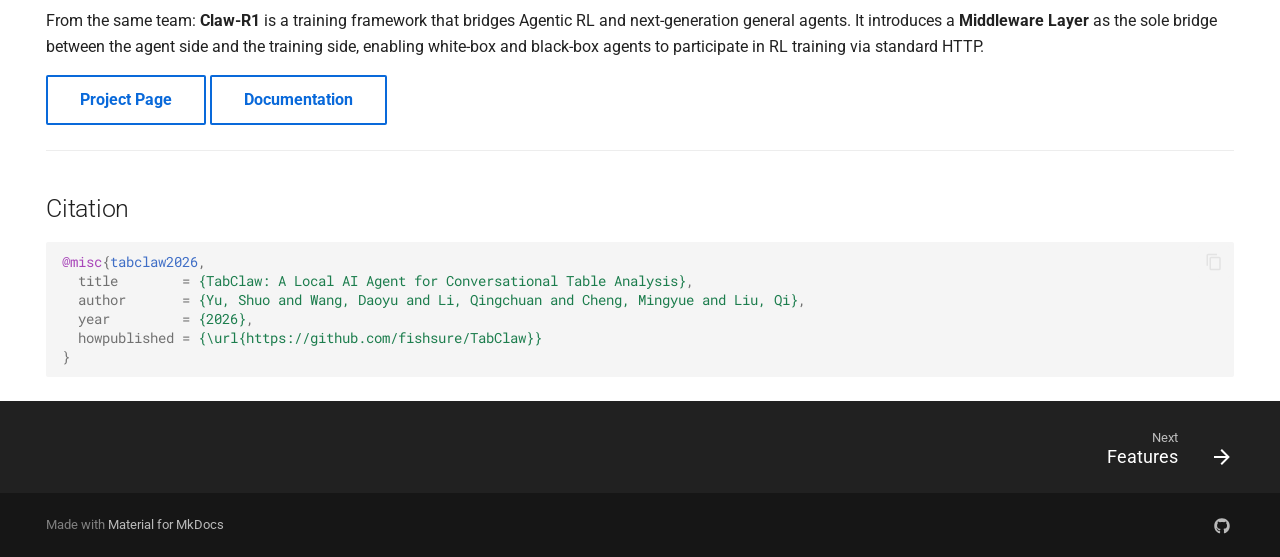
==== commit e1dc9af2: "Deployed ad5dab3 with MkDocs version: 1.6.1" ====
--- a/index.html
+++ b/index.html
@@ -336,6 +336,25 @@
   
 
       
+        
+  
+  
+  
+  
+    <li class="md-tabs__item">
+      <a href="deployment/" class="md-tabs__link">
+        
+  
+  
+    
+  
+  Deployment
+
+      </a>
+    </li>
+  
+
+      
     </ul>
   </div>
 </nav>
@@ -658,6 +677,33 @@
     
   
     Configuration
+  
+
+    
+  </span>
+  
+  
+
+      </a>
+    </li>
+  
+
+    
+      
+      
+  
+  
+  
+  
+    <li class="md-nav__item">
+      <a href="deployment/" class="md-nav__link">
+        
+  
+  
+  <span class="md-ellipsis">
+    
+  
+    Deployment
   
 
     
